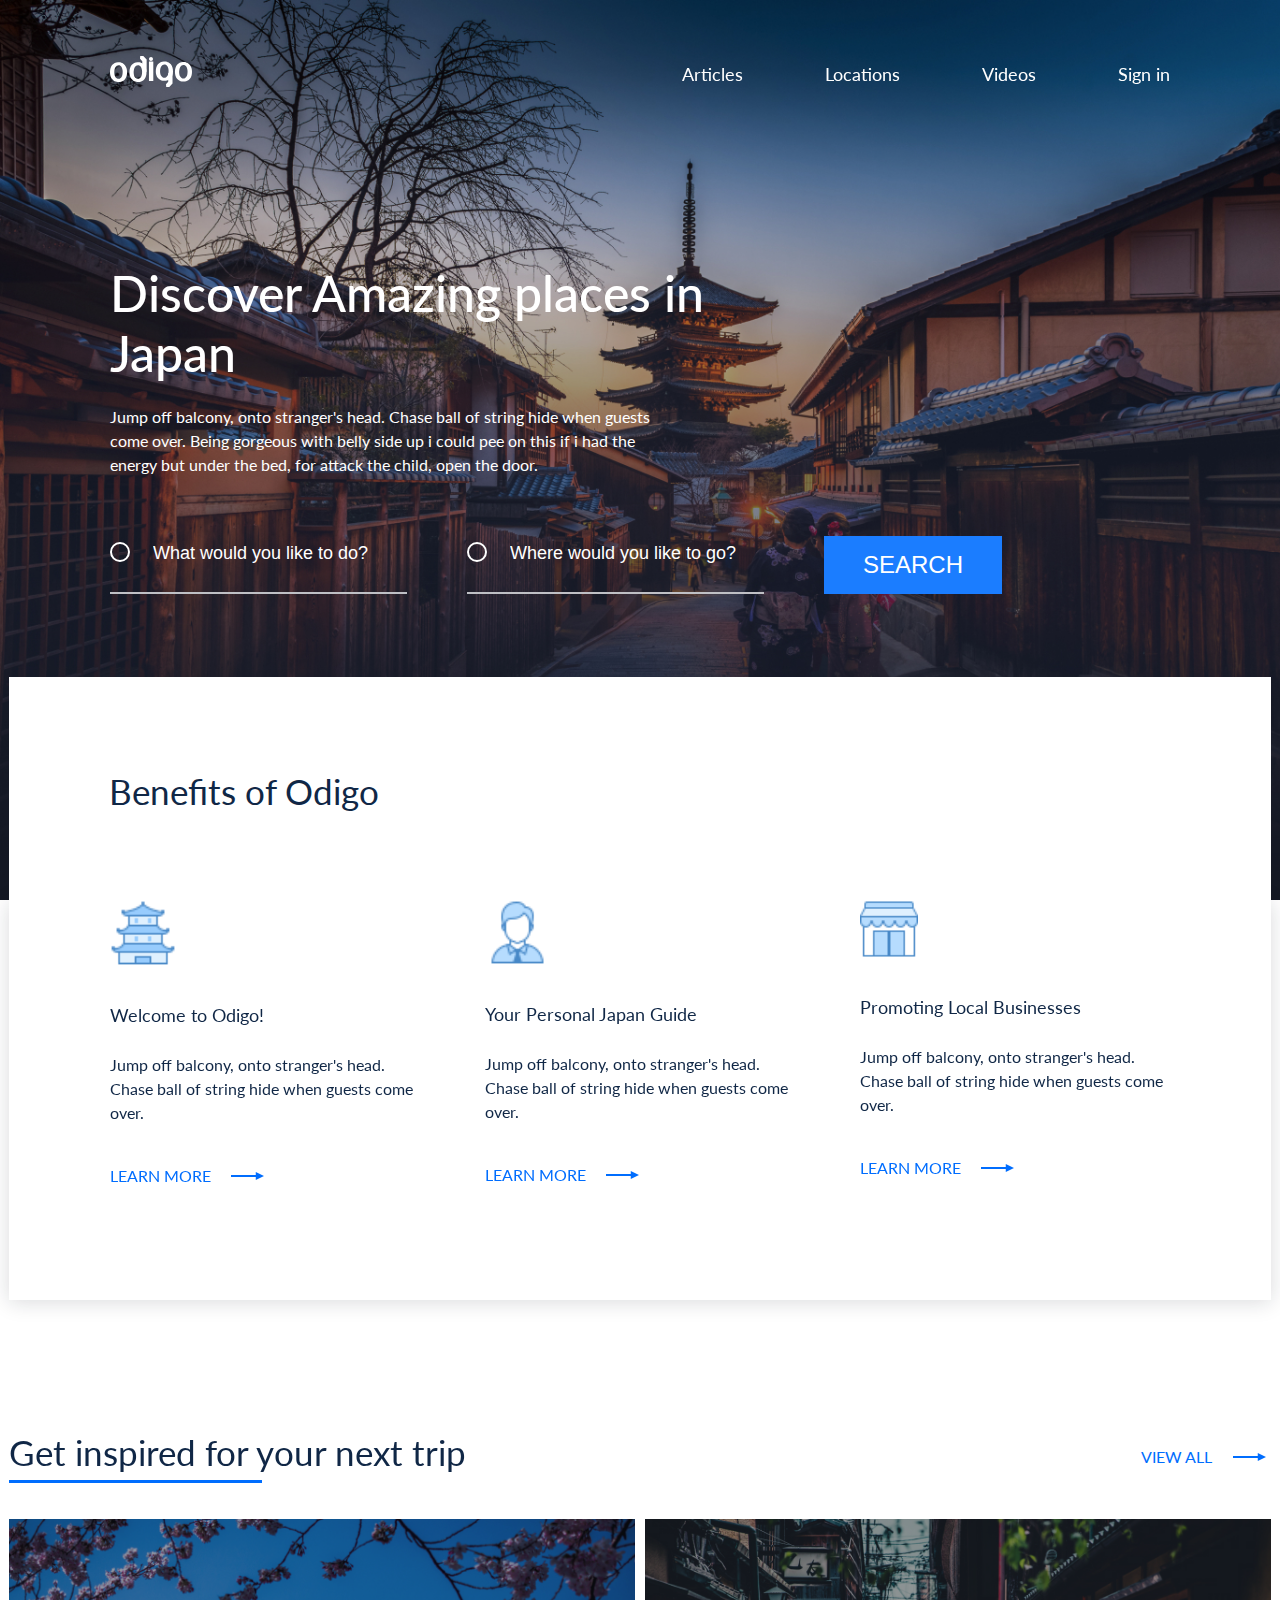
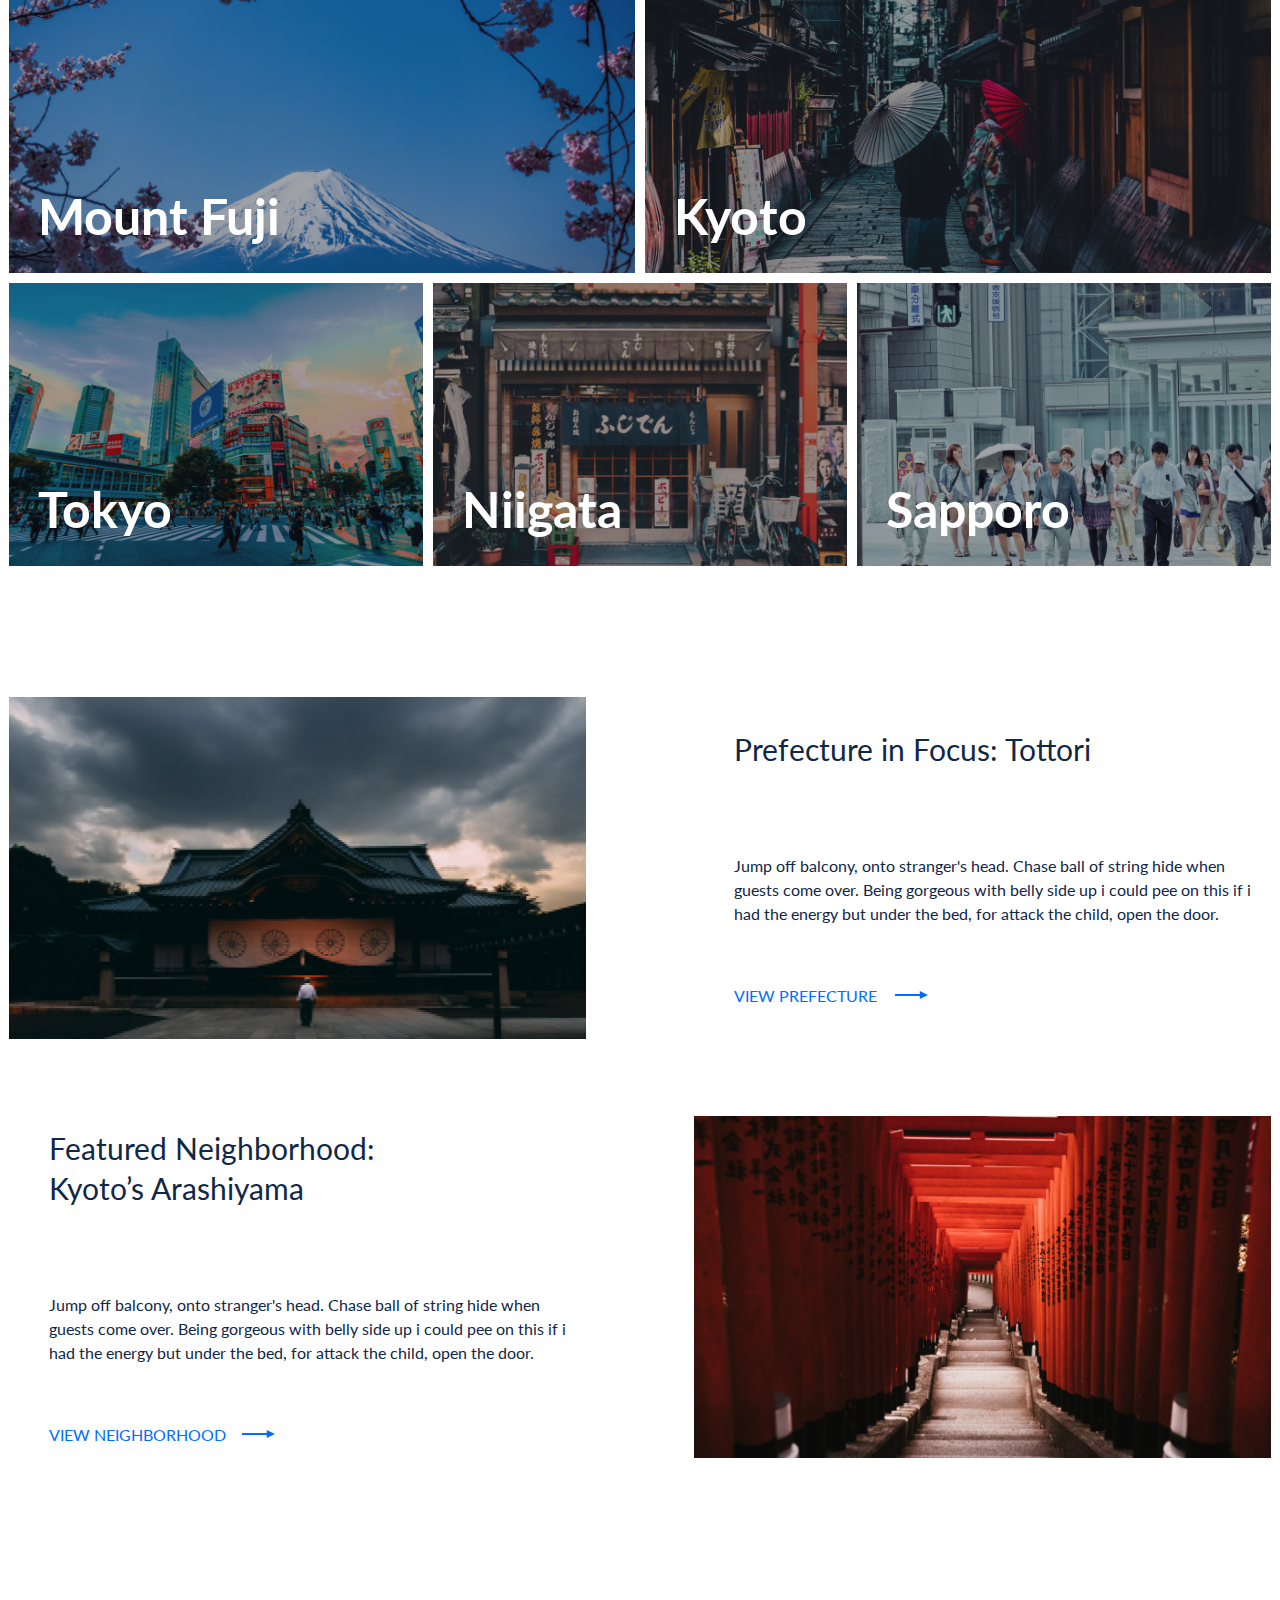
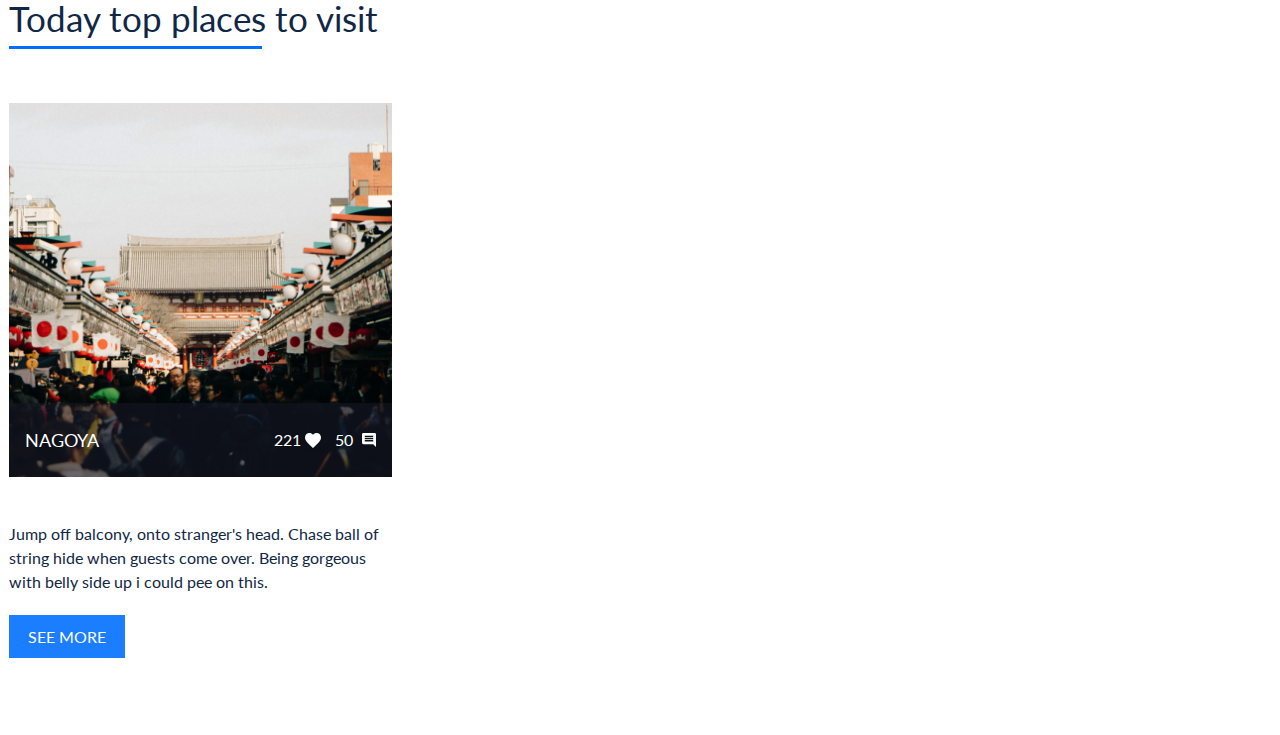
==== app/index.html @ 8f1c8e69 "startproject" ====
<!DOCTYPE html>
<html lang="en">

<head>
  <meta charset="UTF-8">
  <meta name="viewport" content="width=device-width, initial-scale=1.0">
  <meta http-equiv="X-UA-Compatible" content="ie=edge">
  <title>Discover Amazing places in Japan</title>
  <link href="https://fonts.googleapis.com/css?family=Lato:400,700,900&display=swap" rel="stylesheet">
  <link rel="stylesheet" href="css/style.min.css">
</head>

<body>

  <header class="header">
    <div class="container">
      <div class="header__inner">
        <div class="header__logo">
          <a href="#" class="header__logo-link">
            <img src="./img/logo.svg" alt="Discover Amazing places in Japan" class="header__logo-pic">
          </a>
        </div>
        <nav class="header__nav">
          <ul class="header__list">
            <li class="header__item">
              <a href="#" class="header__link">Articles</a>
            </li>
            <li class="header__item">
              <a href="#" class="header__link">Locations</a>
            </li>
            <li class="header__item">
              <a href="#" class="header__link">Videos</a>
            </li>
            <li class="header__item">
              <a href="#" class="header__link">Sign in</a>
            </li>
          </ul>
        </nav>
      </div>
    </div>
  </header>

  <main class="main">
    <section class="intro">
      <div class="container">
        <div class="intro__inner">
          <h1 class="intro__title">
            Discover Amazing places in Japan
          </h1>
          <p class="intro__sub-title">
            Jump off balcony, onto stranger's head. Chase ball of string hide when guests come over. Being gorgeous with
            belly side up i could pee on this if i had the energy but under the bed, for attack the child, open the
            door.
          </p>
          <form class="search-form">
            <fieldset class="search-form__wrap">
              <p class="search-form__info">
                <input type="text" class="search-form__field" placeholder="What would you like to do?"
                  name="user-like-to-do">
                <input type="text" class="search-form__field" placeholder="Where would you like to go?"
                  name="user-like-to-go">
                <button type="submit" class="search-form__submit">search</button>
              </p>
            </fieldset>
          </form>
        </div>
      </div>
    </section>
    <section class="benefits">
      <div class="benefits__wrapper">
        <div class="container">
          <h2 class="benefits__title">
            Benefits of Odigo
          </h2>
          <div class="benefits__cards">
            <div class="benefits__card">
              <div class="benefits__card-pic">
                <img src="img/benefits-ico1.svg" alt="" class="benefits__card-thumb">
              </div>
              <h3 class="benefits__card-title">
                Welcome to Odigo!
              </h3>
              <p class="benefits__card-desc">
                Jump off balcony, onto stranger's head. Chase ball of string hide when guests come over.
              </p>
              <a href="#" class="benefits__card-more link-arrow">LEARN MORE</a>
            </div>
            <div class="benefits__card">
              <div class="benefits__card-pic">
                <img src="img/benefits-ico2.svg" alt="" class="benefits__card-thumb">
              </div>
              <h3 class="benefits__card-title">
                Your Personal Japan Guide
              </h3>
              <p class="benefits__card-desc">
                Jump off balcony, onto stranger's head. Chase ball of string hide when guests come over. </p>
              <a href="#" class="benefits__card-more link-arrow">LEARN MORE</a>
            </div>
            <div class="benefits__card">
              <div class="benefits__card-pic">
                <img src="img/benefits-ico3.svg" alt="" class="benefits__card-thumb">
              </div>
              <h3 class="benefits__card-title">
                Promoting Local Businesses
              </h3>
              <p class="benefits__card-desc">
                Jump off balcony, onto stranger's head. Chase ball of string hide when guests come over. </p>
              <a href="#" class="benefits__card-more link-arrow">LEARN MORE</a>
            </div>
          </div>
        </div>
      </div>
    </section>

    <section class="places">
      <div class="container-lg">
        <div class="places__caption">
          <h2 class="places__title section-title">Get inspired for your next trip</h2>
          <a href="#" class="places__view link-arrow">VIEW ALL</a>
        </div>

        <div class="places__cards">


          <figure class="places__card places__card-size-lg">
            <img src="./img/place1.jpg" alt="Mount Fuji" class="places__card-pic places__card-pic-size-lg">
            <figcaption class="places__card-title">Mount Fuji</figcaption>
            <a href="#" class="places__card-link"></a>
          </figure>

          <figure class="places__card places__card-size-lg">
            <img src="img/place2.jpg" alt="Kyoto" class="places__card-pic places__card-pic-size-lg">
            <figcaption class="places__card-title">Kyoto</figcaption>
            <a href="#" class="places__card-link"></a>
          </figure>

          <figure class="places__card places__card-size-small">
            <img src="img/place3.jpg" alt="Tokyo" class="places__card-pic places__card-pic-size-small">
            <figcaption class="places__card-title">Tokyo</figcaption>
            <a href="#" class="places__card-link"></a>
          </figure>


          <figure class="places__card places__card-size-small">
            <img src="img/place4.jpg" alt="Niigata" class="places__card-pic places__card-pic-size-small">
            <figcaption class="places__card-title">Niigata</figcaption>
            <a href="#" class="places__card-link"></a>
          </figure>


          <figure class="places__card places__card-size-small">
            <img src="img/place5.jpg" alt="Sapporo" class="places__card-pic places__card-pic-size-small">
            <figcaption class="places__card-title">Sapporo</figcaption>
            <a href="#" class="places__card-link"></a>
          </figure>


        </div>

      </div>
    </section>

    <div class="tours">
      <div class="container-lg">


        <div class="tour">
          <div class="tour__pic">
            <img src="img/tour-1.jpg" alt="Prefecture in Focus: Tottori" class="tour__thumb">
          </div>
          <div class="tour__info">
            <h3 class="tour__title">Prefecture in Focus: Tottori</h3>
            <p class="tour__desc">
              Jump off balcony, onto stranger's head. Chase ball of string hide when guests come over. Being gorgeous
              with belly side up i could pee on this if i had the energy but under the bed, for attack the child, open
              the door.
            </p>
            <a href="#" class="tour__link link-arrow">VIEW PREFECTURE</a>
          </div>
        </div>
        <div class="tour">
          <div class="tour__info">
            <h3 class="tour__title">Featured Neighborhood: Kyoto’s Arashiyama</h3>
            <p class="tour__desc">
              Jump off balcony, onto stranger's head. Chase ball of string hide when guests come over. Being gorgeous
              with belly side up i could pee on this if i had the energy but under the bed, for attack the child, open
              the door.
            </p>
            <a href="#" class="tour__link link-arrow">VIEW Neighborhood</a>
          </div>
          <div class="tour__pic">
            <img src="img/tour-2.jpg" alt="Featured Neighborhood: Kyoto’s Arashiyama" class="tour__thumb">
          </div>
        </div>

      </div>

    </div>


    <section class="top">
      <div class="container-lg">
        <h2 class="top__title section-title">
          Today top places to visit
        </h2>
        <div class="top__cards">
          <div class="top__card">
            <div class="top__card-pic">

              <img src="img/top-pic-1.jpg" alt="NAGOYA" class="top__card-thumb">

              <div class="top__card-stats">
                <h3 class="top__card-title">NAGOYA</h3>
                <div class="top__card-likes">
                  <span class="top__card-likes-value">
                    221
                  </span>
                </div>
                <div class="top__card-comments">
                  <span class="top__card-comments-value">
                    50
                  </span>
                </div>
              </div>

            </div>
            <p class="top__card-desc">
              Jump off balcony, onto stranger's head. Chase ball of string hide when guests come over. Being gorgeous
              with belly side up i could pee on this.
            </p>
            <a href="#" class="top__card-link">See more</a>
          </div>
        </div>
      </div>
    </section>

  </main>


  <!--<script src="https://ajax.googleapis.com/ajax/libs/jquery/3.4.1/jquery.min.js"></script>-->
  <script src="js/libs.min.js"></script>
  <script src="js/main.js"></script>
</body>

</html>
---- app/css/style.min.css ----
html,body,div,span,applet,object,iframe,h1,h2,h3,h4,h5,h6,p,blockquote,pre,a,abbr,acronym,address,big,cite,code,del,dfn,em,img,ins,kbd,q,s,samp,small,strike,strong,sub,sup,tt,var,b,u,i,center,dl,dt,dd,ol,ul,li,fieldset,form,label,legend,table,caption,tbody,tfoot,thead,tr,th,td,article,aside,canvas,details,embed,figure,figcaption,footer,header,hgroup,main,menu,nav,output,ruby,section,summary,time,mark,audio,video{margin:0;padding:0;border:0;font-size:100%;font:inherit;vertical-align:baseline}article,aside,details,figcaption,figure,footer,header,hgroup,main,menu,nav,section{display:block}*[hidden]{display:none}body{line-height:1}ol,ul{list-style:none}blockquote,q{quotes:none}blockquote:before,blockquote:after,q:before,q:after{content:'';content:none}table{border-collapse:collapse;border-spacing:0}.slick-slider{position:relative;display:block;-webkit-box-sizing:border-box;box-sizing:border-box;-webkit-user-select:none;-moz-user-select:none;-ms-user-select:none;user-select:none;-webkit-touch-callout:none;-khtml-user-select:none;-ms-touch-action:pan-y;touch-action:pan-y;-webkit-tap-highlight-color:transparent}.slick-list{position:relative;display:block;overflow:hidden;margin:0;padding:0}.slick-list:focus{outline:none}.slick-list.dragging{cursor:pointer;cursor:hand}.slick-slider .slick-track,.slick-slider .slick-list{-webkit-transform:translate3d(0, 0, 0);-ms-transform:translate3d(0, 0, 0);transform:translate3d(0, 0, 0)}.slick-track{position:relative;top:0;left:0;display:block;margin-left:auto;margin-right:auto}.slick-track:before,.slick-track:after{display:table;content:''}.slick-track:after{clear:both}.slick-loading .slick-track{visibility:hidden}.slick-slide{display:none;float:left;height:100%;min-height:1px}[dir='rtl'] .slick-slide{float:right}.slick-slide img{display:block}.slick-slide.slick-loading img{display:none}.slick-slide.dragging img{pointer-events:none}.slick-initialized .slick-slide{display:block}.slick-loading .slick-slide{visibility:hidden}.slick-vertical .slick-slide{display:block;height:auto;border:1px solid transparent}.slick-arrow.slick-hidden{display:none}html{-webkit-box-sizing:border-box;box-sizing:border-box}*,*::after,*::before{-webkit-box-sizing:inherit;box-sizing:inherit}body{font-family:'Lato';font-style:normal;font-weight:normal;font-size:16px;line-height:24px;color:#102746}img{max-width:100%;height:auto;display:block}.container{max-width:1060px;margin:0 auto}.container-lg{max-width:1262px;margin:0 auto}.section-title{font-size:35px;line-height:42px;padding-bottom:10px;position:relative}.section-title::after{content:'';position:absolute;display:block;width:253px;height:3px;background-color:#006DFE;bottom:0;left:0}.link-arrow{color:#006DFE;text-decoration:none;text-transform:uppercase;padding-right:59px;background-image:url(../img/arrow.svg);background-position:95% center;background-repeat:no-repeat;-webkit-transition:0.2s all;-o-transition:0.2s all;transition:0.2s all}.link-arrow:hover,.link-arrow:focus{background-position:right center}.header{position:fixed;top:0;left:0;width:100%}.header__inner{display:-webkit-box;display:-ms-flexbox;display:flex;-ms-flex-wrap:wrap;flex-wrap:wrap;-webkit-box-pack:justify;-ms-flex-pack:justify;justify-content:space-between;-webkit-box-align:end;-ms-flex-align:end;align-items:flex-end;padding-top:56px}.header__logo{line-height:0}.header__list{display:-webkit-box;display:-ms-flexbox;display:flex;-ms-flex-wrap:wrap;flex-wrap:wrap}.header__item{margin-right:82px}.header__item:last-child{margin-right:0}.header__link{font-size:18px;color:#fff;text-decoration:none}.header__link:hover,.header__link:active,.header__link:focus{opacity:.75}.intro{min-height:100vh;background-image:url(../img/bg.jpg);background-repeat:no-repeat;background-position:center;background-size:cover;padding-top:263px;padding-bottom:233px}.intro__title{font-weight:500;font-size:50px;line-height:60px;color:#fff;max-width:620px;margin-bottom:22px}.intro__sub-title{color:#fff;max-width:546px;margin-bottom:59px}.search-form__info{display:-webkit-box;display:-ms-flexbox;display:flex;-ms-flex-wrap:wrap;flex-wrap:wrap}.search-form__field{width:297px;padding-left:43px;background-color:transparent;background-image:url(../img/circle-ico.svg);background-repeat:no-repeat;background-position:left 6px;background-size:20px;border:0;border-bottom:2px solid #BFC0C5;margin-right:60px;padding-bottom:22px;font-weight:400;font-size:18px;color:#fff}.search-form__field:focus{outline:none}.search-form__field:focus::-webkit-input-placeholder{opacity:.5}.search-form__field:focus::-moz-placeholder{opacity:.5}.search-form__field:focus:-ms-input-placeholder{opacity:.5}.search-form__field:focus::-ms-input-placeholder{opacity:.5}.search-form__field:focus::placeholder{opacity:.5}.search-form__field::-webkit-input-placeholder{color:#fff}.search-form__field::-moz-placeholder{color:#fff}.search-form__field:-ms-input-placeholder{color:#fff}.search-form__field::-ms-input-placeholder{color:#fff}.search-form__field::placeholder{color:#fff}.search-form__submit{padding:15px 39px 15px;text-transform:uppercase;background-color:#1B7DFF;font-size:24px;color:#fff;border:none;cursor:pointer}.search-form__submit:hover,.search-form__submit:active,.search-form__submit:focus{background-color:#005fdb}.benefits{margin-bottom:131px}.benefits__wrapper{max-width:1262px;background-color:#fff;margin:0 auto;-webkit-box-shadow:0px 2px 20px rgba(21,24,36,0.16);box-shadow:0px 2px 20px rgba(21,24,36,0.16);position:relative}.benefits__title{width:100%;background-color:#fff;font-size:35px;line-height:42px;padding:93px 100px 88px;position:absolute;top:0;left:0;-webkit-transform:translateY(-100%);-ms-transform:translateY(-100%);transform:translateY(-100%)}.benefits__cards{display:grid;grid-template-columns:repeat(3, 1fr);grid-column-gap:55px}.benefits__card{grid-column:span 1;margin-bottom:112px;min-width:320px}.benefits__card-pic{max-width:66px;margin-bottom:37px}.benefits__card-thumb{display:block}.benefits__card-title{font-size:18px;margin-bottom:26px}.benefits__card-desc{margin-bottom:39px}.places{margin-bottom:131px}.places__title{margin-right:20px}.places__caption{display:-webkit-box;display:-ms-flexbox;display:flex;-webkit-box-pack:justify;-ms-flex-pack:justify;justify-content:space-between;-ms-flex-wrap:wrap;flex-wrap:wrap;-webkit-box-align:center;-ms-flex-align:center;align-items:center;margin-bottom:36px}.places__view{display:block}.places__cards{display:grid;grid-template-columns:repeat(6, 1fr);gap:10px}.places__card{position:relative;overflow:hidden}.places__card-pic{width:100%;-webkit-transition:.15s all;-o-transition:.15s all;transition:.15s all}.places__card-pic-size-lg{-o-object-fit:cover;object-fit:cover}.places__card-pic-size-small{-o-object-fit:cover;object-fit:cover}.places__card::after{display:block;content:'';width:100%;height:100%;background-color:rgba(21,24,36,0.4);position:absolute;top:0;left:0;z-index:2}.places__card-size-lg{grid-column:span 3;max-height:354px}.places__card-size-small{grid-column:span 2;max-height:283px}.places__card:hover .places__card-pic{-webkit-transform:scale(1.05);-ms-transform:scale(1.05);transform:scale(1.05)}.places__card-title{position:absolute;left:29px;bottom:27px;font-weight:bold;font-size:50px;line-height:60px;color:#fff;z-index:3}.places__card-link{position:absolute;top:0;left:0;height:100%;width:100%;z-index:4}.tours{margin-bottom:139px}.tour{display:grid;grid-template-columns:repeat(2, 1fr);grid-gap:0 108px;-webkit-box-align:center;-ms-flex-align:center;align-items:center;margin-bottom:77px}.tour__info{padding-left:40px}.tour__title{font-size:30px;line-height:40px;max-width:420px;margin-bottom:85px}.tour__desc{margin-bottom:58px}.top{margin-bottom:86px}.top__title{margin-bottom:54px}.top__cards{display:grid;grid-template-columns:repeat(3, 1fr);gap:57px}.top__card-pic{position:relative;margin-bottom:45px}.top__card-stats{position:absolute;display:-webkit-box;display:-ms-flexbox;display:flex;-ms-flex-wrap:wrap;flex-wrap:wrap;-webkit-box-align:center;-ms-flex-align:center;align-items:center;-webkit-box-pack:end;-ms-flex-pack:end;justify-content:flex-end;padding:25px 16px;color:#fff;bottom:0;left:0;width:100%;background:rgba(21,24,36,0.6)}.top__card-title{font-size:18px;margin:0 auto 0 0}.top__card-likes{padding-right:20px;background-image:url(../img/heart-ico.svg);background-repeat:no-repeat;background-position:right;margin-right:14px}.top__card-comments{padding-right:23px;background-image:url(../img/comment-ico.svg);background-repeat:no-repeat;background-position:right}.top__card-desc{margin-bottom:31px}.top__card-link{padding:12px 19px;text-transform:uppercase;background-color:#1B7DFF;color:#fff;text-decoration:none;cursor:pointer}.top__card-link:hover,.top__card-link:active,.top__card-link:focus{background-color:#005fdb}
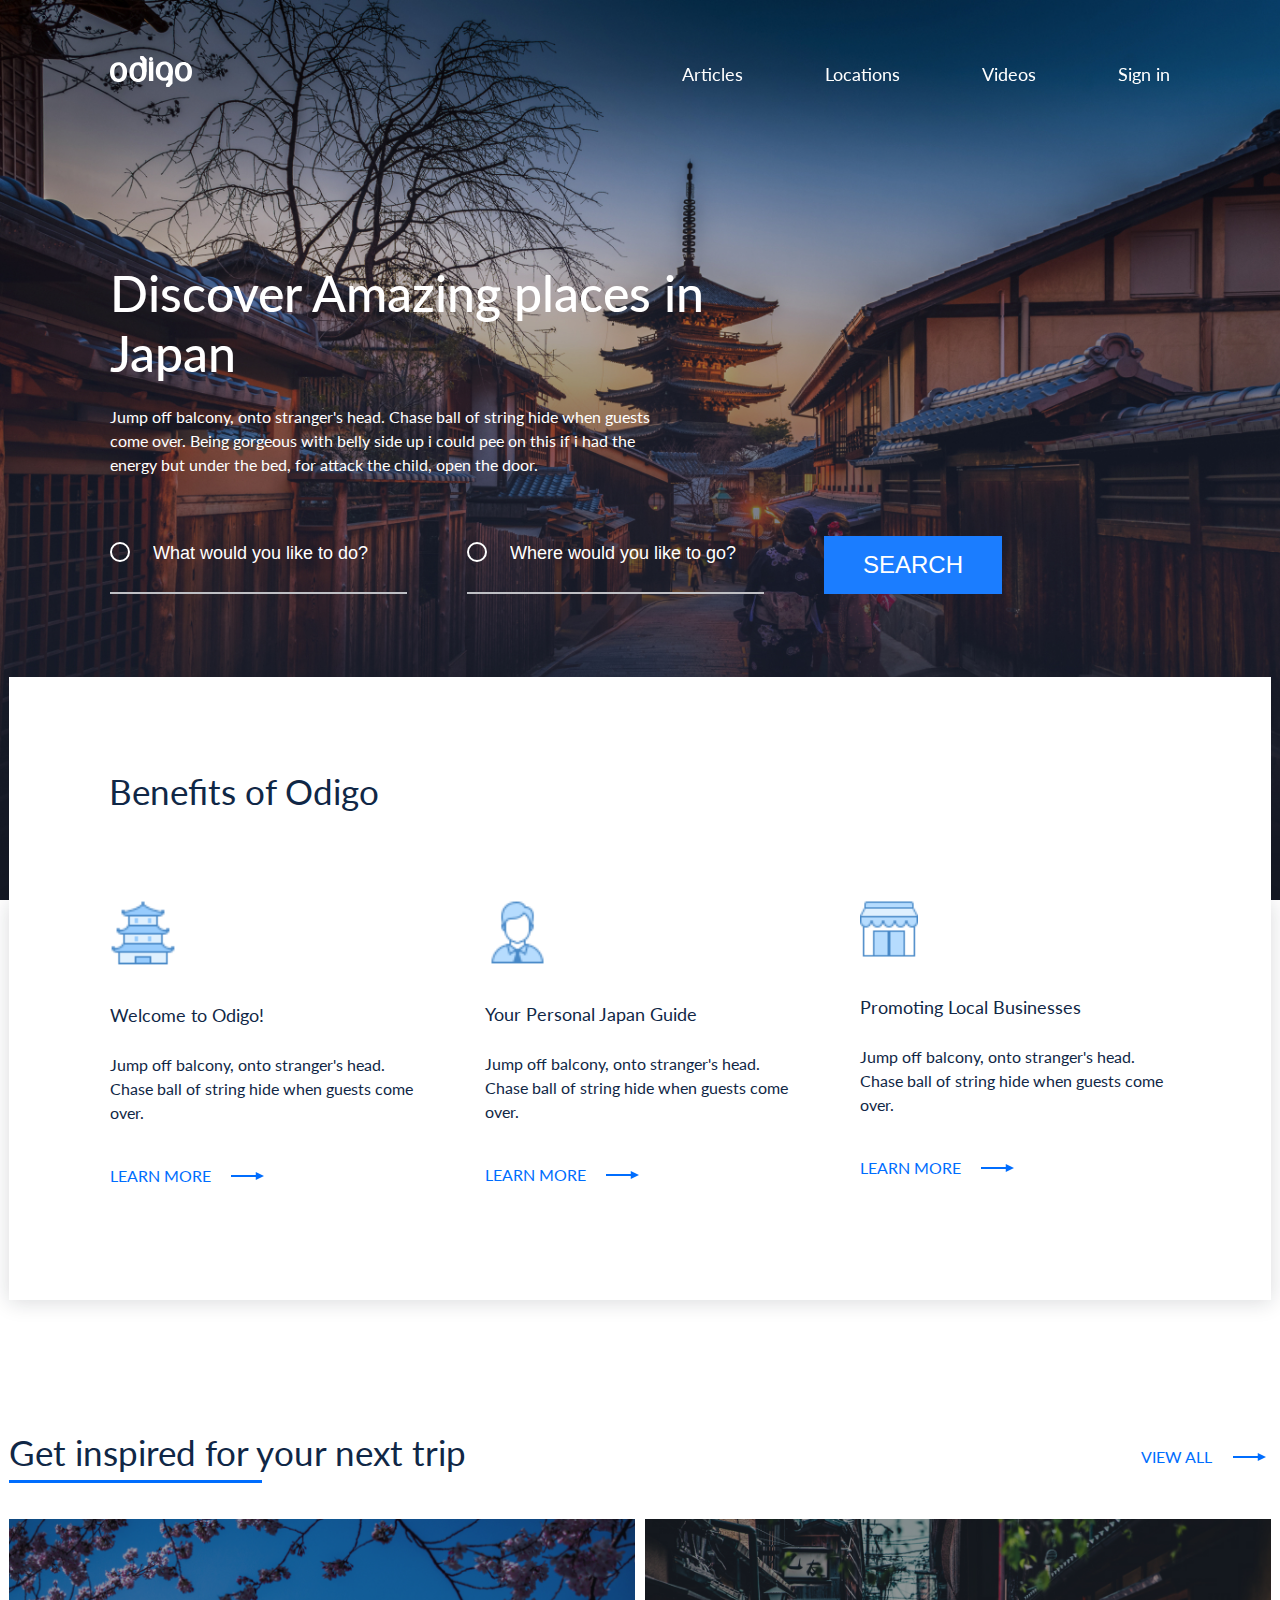
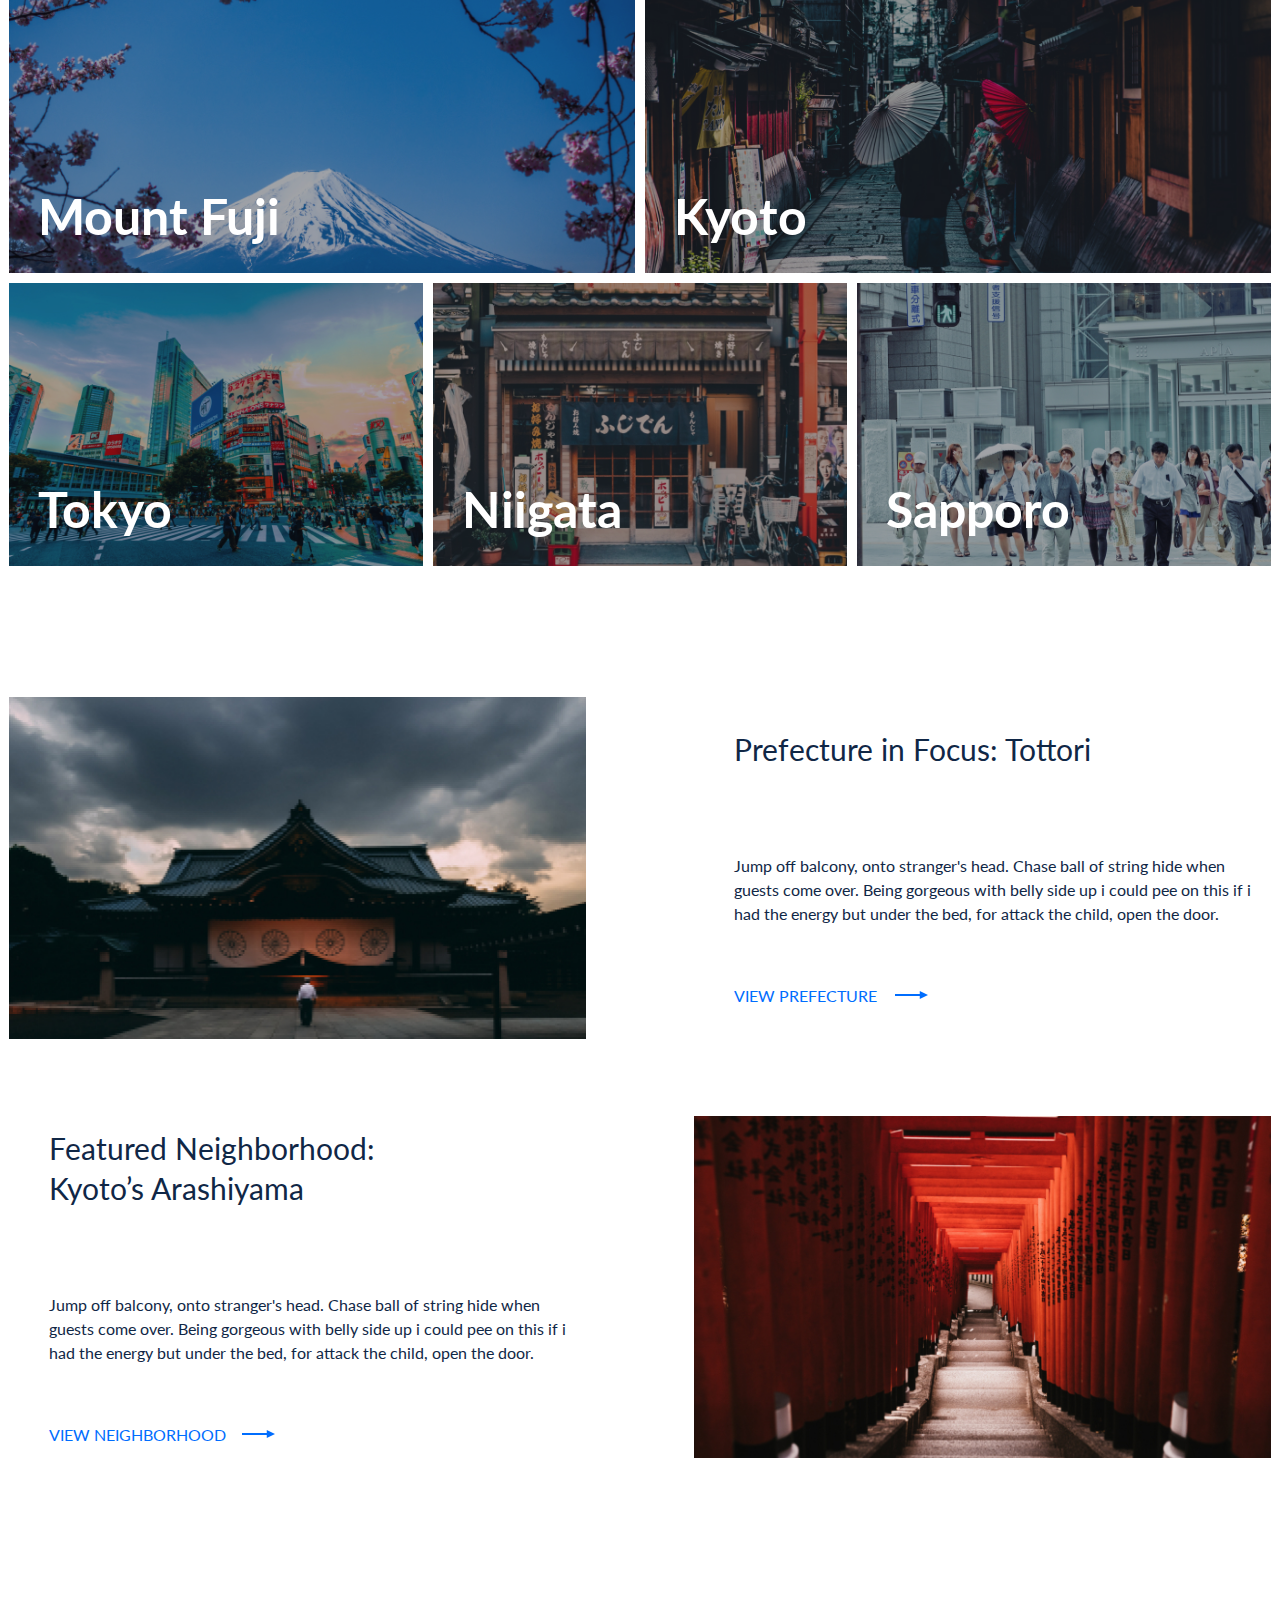
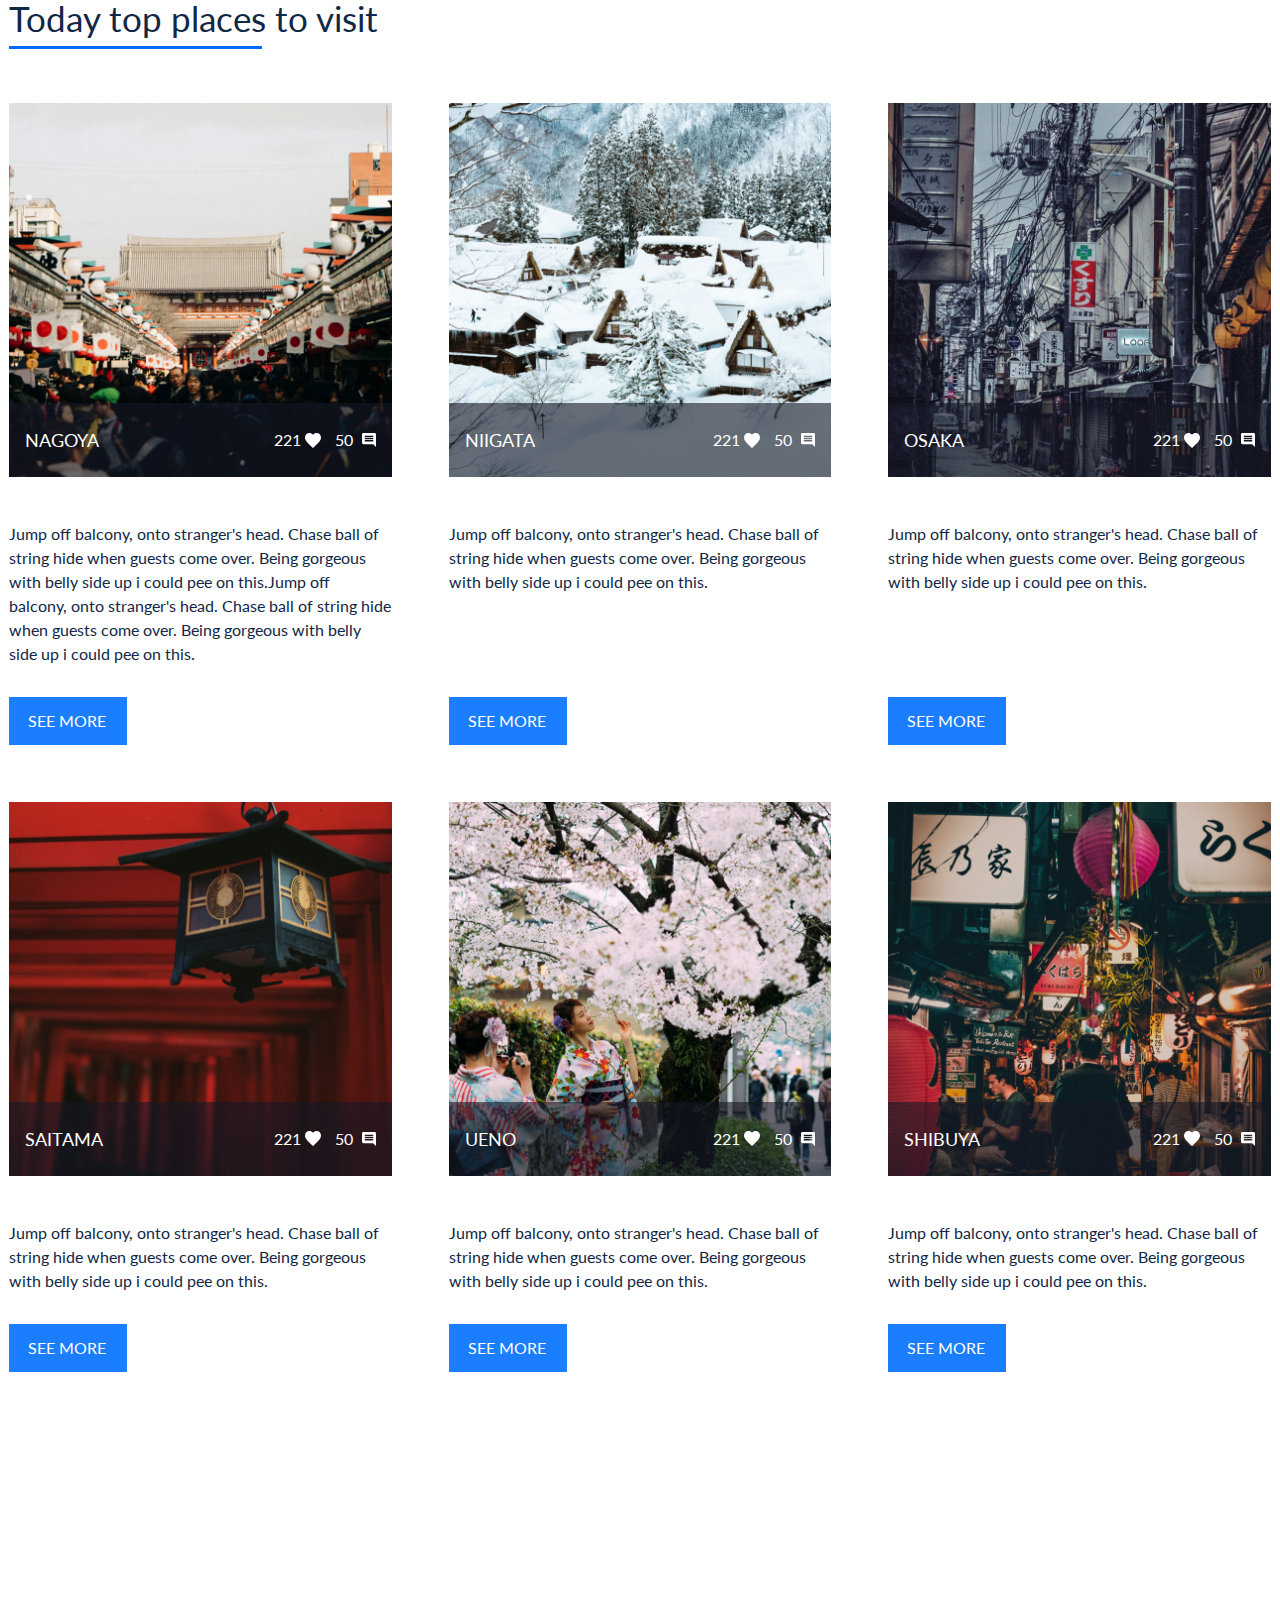
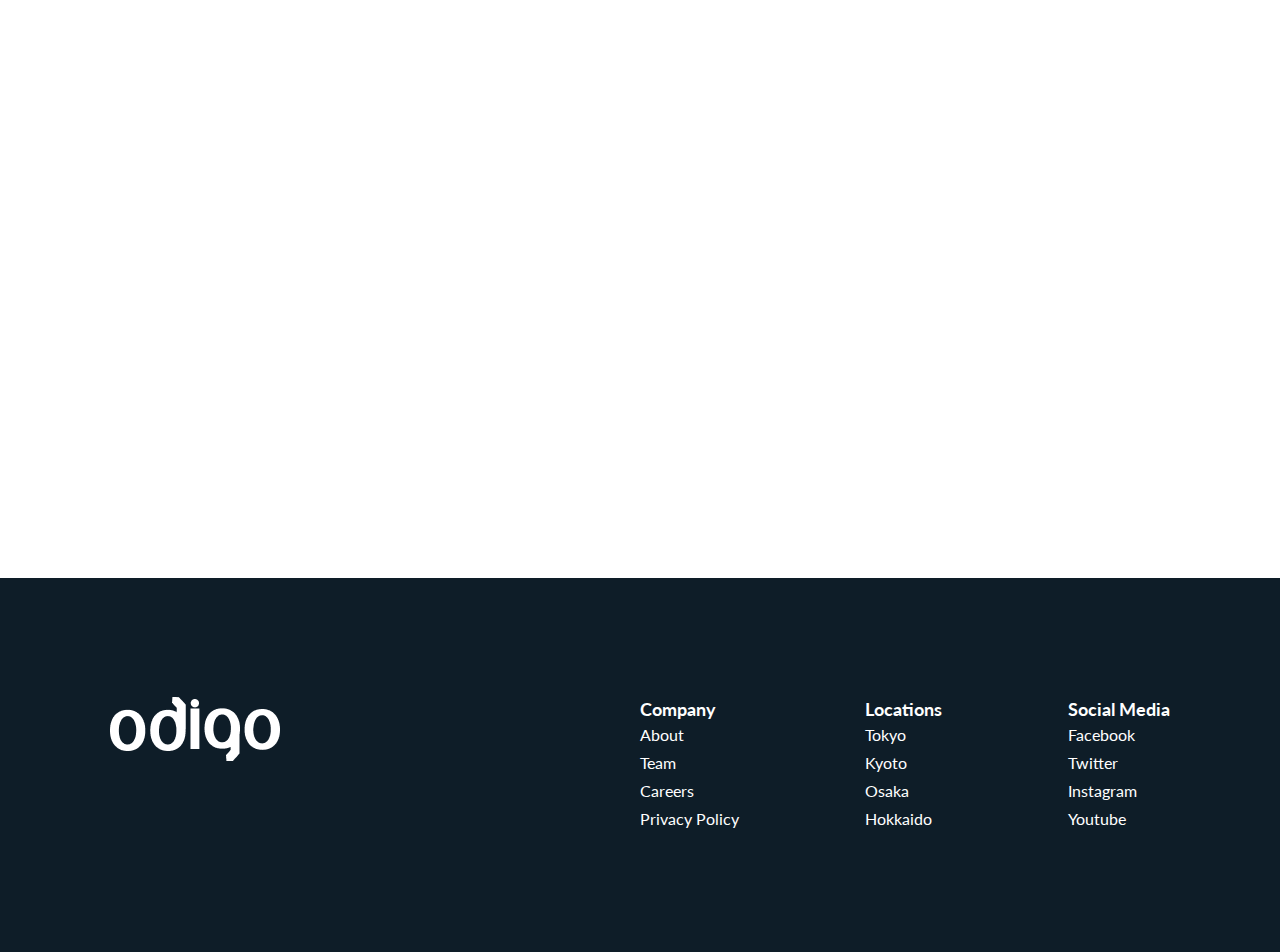
==== commit fb11b5d3: "add bottom" ====
--- a/app/index.html
+++ b/app/index.html
@@ -16,23 +16,23 @@
     <div class="container">
       <div class="header__inner">
         <div class="header__logo">
-          <a href="#" class="header__logo-link">
+          <a href="#!" class="header__logo-link">
             <img src="./img/logo.svg" alt="Discover Amazing places in Japan" class="header__logo-pic">
           </a>
         </div>
         <nav class="header__nav">
           <ul class="header__list">
             <li class="header__item">
-              <a href="#" class="header__link">Articles</a>
+              <a href="#!" class="header__link">Articles</a>
             </li>
             <li class="header__item">
-              <a href="#" class="header__link">Locations</a>
+              <a href="#!" class="header__link">Locations</a>
             </li>
             <li class="header__item">
-              <a href="#" class="header__link">Videos</a>
+              <a href="#!" class="header__link">Videos</a>
             </li>
             <li class="header__item">
-              <a href="#" class="header__link">Sign in</a>
+              <a href="#!" class="header__link">Sign in</a>
             </li>
           </ul>
         </nav>
@@ -75,7 +75,7 @@
           <div class="benefits__cards">
             <div class="benefits__card">
               <div class="benefits__card-pic">
-                <img src="img/benefits-ico1.svg" alt="" class="benefits__card-thumb">
+                <img src="./img/benefits-ico1.svg" alt="" class="benefits__card-thumb">
               </div>
               <h3 class="benefits__card-title">
                 Welcome to Odigo!
@@ -83,29 +83,29 @@
               <p class="benefits__card-desc">
                 Jump off balcony, onto stranger's head. Chase ball of string hide when guests come over.
               </p>
-              <a href="#" class="benefits__card-more link-arrow">LEARN MORE</a>
+              <a href="#!" class="benefits__card-more link-arrow">LEARN MORE</a>
             </div>
             <div class="benefits__card">
               <div class="benefits__card-pic">
-                <img src="img/benefits-ico2.svg" alt="" class="benefits__card-thumb">
+                <img src="./img/benefits-ico2.svg" alt="" class="benefits__card-thumb">
               </div>
               <h3 class="benefits__card-title">
                 Your Personal Japan Guide
               </h3>
               <p class="benefits__card-desc">
                 Jump off balcony, onto stranger's head. Chase ball of string hide when guests come over. </p>
-              <a href="#" class="benefits__card-more link-arrow">LEARN MORE</a>
+              <a href="#!" class="benefits__card-more link-arrow">LEARN MORE</a>
             </div>
             <div class="benefits__card">
               <div class="benefits__card-pic">
-                <img src="img/benefits-ico3.svg" alt="" class="benefits__card-thumb">
+                <img src="./img/benefits-ico3.svg" alt="" class="benefits__card-thumb">
               </div>
               <h3 class="benefits__card-title">
                 Promoting Local Businesses
               </h3>
               <p class="benefits__card-desc">
                 Jump off balcony, onto stranger's head. Chase ball of string hide when guests come over. </p>
-              <a href="#" class="benefits__card-more link-arrow">LEARN MORE</a>
+              <a href="#!" class="benefits__card-more link-arrow">LEARN MORE</a>
             </div>
           </div>
         </div>
@@ -116,7 +116,7 @@
       <div class="container-lg">
         <div class="places__caption">
           <h2 class="places__title section-title">Get inspired for your next trip</h2>
-          <a href="#" class="places__view link-arrow">VIEW ALL</a>
+          <a href="#!" class="places__view link-arrow">VIEW ALL</a>
         </div>
 
         <div class="places__cards">
@@ -125,33 +125,33 @@
           <figure class="places__card places__card-size-lg">
             <img src="./img/place1.jpg" alt="Mount Fuji" class="places__card-pic places__card-pic-size-lg">
             <figcaption class="places__card-title">Mount Fuji</figcaption>
-            <a href="#" class="places__card-link"></a>
+            <a href="#!" class="places__card-link"></a>
           </figure>
 
           <figure class="places__card places__card-size-lg">
-            <img src="img/place2.jpg" alt="Kyoto" class="places__card-pic places__card-pic-size-lg">
+            <img src="./img/place2.jpg" alt="Kyoto" class="places__card-pic places__card-pic-size-lg">
             <figcaption class="places__card-title">Kyoto</figcaption>
-            <a href="#" class="places__card-link"></a>
+            <a href="#!" class="places__card-link"></a>
           </figure>
 
           <figure class="places__card places__card-size-small">
-            <img src="img/place3.jpg" alt="Tokyo" class="places__card-pic places__card-pic-size-small">
+            <img src="./img/place3.jpg" alt="Tokyo" class="places__card-pic places__card-pic-size-small">
             <figcaption class="places__card-title">Tokyo</figcaption>
-            <a href="#" class="places__card-link"></a>
+            <a href="#!" class="places__card-link"></a>
           </figure>
 
 
           <figure class="places__card places__card-size-small">
-            <img src="img/place4.jpg" alt="Niigata" class="places__card-pic places__card-pic-size-small">
+            <img src="./img/place4.jpg" alt="Niigata" class="places__card-pic places__card-pic-size-small">
             <figcaption class="places__card-title">Niigata</figcaption>
-            <a href="#" class="places__card-link"></a>
+            <a href="#!" class="places__card-link"></a>
           </figure>
 
 
           <figure class="places__card places__card-size-small">
-            <img src="img/place5.jpg" alt="Sapporo" class="places__card-pic places__card-pic-size-small">
+            <img src="./img/place5.jpg" alt="Sapporo" class="places__card-pic places__card-pic-size-small">
             <figcaption class="places__card-title">Sapporo</figcaption>
-            <a href="#" class="places__card-link"></a>
+            <a href="#!" class="places__card-link"></a>
           </figure>
 
 
@@ -166,7 +166,7 @@
 
         <div class="tour">
           <div class="tour__pic">
-            <img src="img/tour-1.jpg" alt="Prefecture in Focus: Tottori" class="tour__thumb">
+            <img src="./img/tour-1.jpg" alt="Prefecture in Focus: Tottori" class="tour__thumb">
           </div>
           <div class="tour__info">
             <h3 class="tour__title">Prefecture in Focus: Tottori</h3>
@@ -175,7 +175,7 @@
               with belly side up i could pee on this if i had the energy but under the bed, for attack the child, open
               the door.
             </p>
-            <a href="#" class="tour__link link-arrow">VIEW PREFECTURE</a>
+            <a href="#!" class="tour__link link-arrow">VIEW PREFECTURE</a>
           </div>
         </div>
         <div class="tour">
@@ -186,10 +186,10 @@
               with belly side up i could pee on this if i had the energy but under the bed, for attack the child, open
               the door.
             </p>
-            <a href="#" class="tour__link link-arrow">VIEW Neighborhood</a>
+            <a href="#!" class="tour__link link-arrow">VIEW Neighborhood</a>
           </div>
           <div class="tour__pic">
-            <img src="img/tour-2.jpg" alt="Featured Neighborhood: Kyoto’s Arashiyama" class="tour__thumb">
+            <img src="./img/tour-2.jpg" alt="Featured Neighborhood: Kyoto’s Arashiyama" class="tour__thumb">
           </div>
         </div>
 
@@ -207,7 +207,7 @@
           <div class="top__card">
             <div class="top__card-pic">
 
-              <img src="img/top-pic-1.jpg" alt="NAGOYA" class="top__card-thumb">
+              <img src="./img/top-pic-1.jpg" alt="NAGOYA" class="top__card-thumb">
 
               <div class="top__card-stats">
                 <h3 class="top__card-title">NAGOYA</h3>
@@ -226,20 +226,198 @@
             </div>
             <p class="top__card-desc">
               Jump off balcony, onto stranger's head. Chase ball of string hide when guests come over. Being gorgeous
-              with belly side up i could pee on this.
-            </p>
-            <a href="#" class="top__card-link">See more</a>
+              with belly side up i could pee on this.Jump off balcony, onto stranger's head. Chase ball of string hide
+              when guests come over. Being gorgeous
+              with belly side up i could pee on this.
+            </p>
+            <a href="#!" class="top__card-link">See more</a>
+          </div>
+          <div class="top__card">
+            <div class="top__card-pic">
+
+              <img src="./img/top-pic-2.jpg" alt="NIIGATA" class="top__card-thumb">
+
+              <div class="top__card-stats">
+                <h3 class="top__card-title">NIIGATA</h3>
+                <div class="top__card-likes">
+                  <span class="top__card-likes-value">
+                    221
+                  </span>
+                </div>
+                <div class="top__card-comments">
+                  <span class="top__card-comments-value">
+                    50
+                  </span>
+                </div>
+              </div>
+
+            </div>
+            <p class="top__card-desc">
+              Jump off balcony, onto stranger's head. Chase ball of string hide when guests come over. Being gorgeous
+              with belly side up i could pee on this.
+            </p>
+            <a href="#!" class="top__card-link">See more</a>
+          </div>
+          <div class="top__card">
+            <div class="top__card-pic">
+
+              <img src="./img/top-pic-3.jpg" alt="OSAKA" class="top__card-thumb">
+
+              <div class="top__card-stats">
+                <h3 class="top__card-title">OSAKA</h3>
+                <div class="top__card-likes">
+                  <span class="top__card-likes-value">
+                    221
+                  </span>
+                </div>
+                <div class="top__card-comments">
+                  <span class="top__card-comments-value">
+                    50
+                  </span>
+                </div>
+              </div>
+
+            </div>
+            <p class="top__card-desc">
+              Jump off balcony, onto stranger's head. Chase ball of string hide when guests come over. Being gorgeous
+              with belly side up i could pee on this.
+            </p>
+            <a href="#!" class="top__card-link">See more</a>
+          </div>
+          <div class="top__card">
+            <div class="top__card-pic">
+
+              <img src="./img/top-pic-4.jpg" alt="SAITAMA" class="top__card-thumb">
+
+              <div class="top__card-stats">
+                <h3 class="top__card-title">SAITAMA</h3>
+                <div class="top__card-likes">
+                  <span class="top__card-likes-value">
+                    221
+                  </span>
+                </div>
+                <div class="top__card-comments">
+                  <span class="top__card-comments-value">
+                    50
+                  </span>
+                </div>
+              </div>
+
+            </div>
+            <p class="top__card-desc">
+              Jump off balcony, onto stranger's head. Chase ball of string hide when guests come over. Being gorgeous
+              with belly side up i could pee on this.
+            </p>
+            <a href="#!" class="top__card-link">See more</a>
+          </div>
+          <div class="top__card">
+            <div class="top__card-pic">
+
+              <img src="./img/top-pic-5.jpg" alt="UENO" class="top__card-thumb">
+
+              <div class="top__card-stats">
+                <h3 class="top__card-title">UENO</h3>
+                <div class="top__card-likes">
+                  <span class="top__card-likes-value">
+                    221
+                  </span>
+                </div>
+                <div class="top__card-comments">
+                  <span class="top__card-comments-value">
+                    50
+                  </span>
+                </div>
+              </div>
+
+            </div>
+            <p class="top__card-desc">
+              Jump off balcony, onto stranger's head. Chase ball of string hide when guests come over. Being gorgeous
+              with belly side up i could pee on this.
+            </p>
+            <a href="#!" class="top__card-link">See more</a>
+          </div>
+          <div class="top__card">
+            <div class="top__card-pic">
+
+              <img src="./img/top-pic-6.jpg" alt="SHIBUYA" class="top__card-thumb">
+
+              <div class="top__card-stats">
+                <h3 class="top__card-title">SHIBUYA</h3>
+                <div class="top__card-likes">
+                  <span class="top__card-likes-value">
+                    221
+                  </span>
+                </div>
+                <div class="top__card-comments">
+                  <span class="top__card-comments-value">
+                    50
+                  </span>
+                </div>
+              </div>
+
+            </div>
+            <p class="top__card-desc">
+              Jump off balcony, onto stranger's head. Chase ball of string hide when guests come over. Being gorgeous
+              with belly side up i could pee on this.
+            </p>
+            <a href="#!" class="top__card-link">See more</a>
           </div>
         </div>
       </div>
     </section>
-
+    <div class="videos">
+      <div class="videos__container">
+        <div class="videos__item"></div>
+        <iframe class="videos__element" src="https://www.youtube.com/embed/qJhyK_Kpg3k" frameborder="0"
+          allow="accelerometer; autoplay; encrypted-media; gyroscope; picture-in-picture" allowfullscreen></iframe>
+      </div>
+    </div>
   </main>
+  <footer class="footer">
+    <div class="container">
+      <div class="footer__item">
+        <div class="footer__logo">
+          <img src="./img/odigo-Logo.png" alt="Discover Amazing places in Japan" class="footer__logo-pic">
+        </div>
+        <nav class="footer__nav">
+          <ul class="footer__menu">
+            <li class="footer__menu-item">
+              <h3 class="footer__menu-title">Company</h3>
+            </li>
+            <li class="footer__menu-item"><a href="#!" class="footer__menu-link">About</a></li>
+            <li class="footer__menu-item"><a href="#!" class="footer__menu-link">Team</a></li>
+            <li class="footer__menu-item"><a href="#!" class="footer__menu-link">Careers</a></li>
+            <li class="footer__menu-item"><a href="#!" class="footer__menu-link">Privacy Policy</a></li>
+          </ul>
+          <ul class="footer__menu">
+            <li class="footer__menu-item">
+              <h3 class="footer__menu-title">Locations</h3>
+            </li>
+            <li class="footer__menu-item"><a href="#!" class="footer__menu-link">Tokyo</a></li>
+            <li class="footer__menu-item"><a href="#!" class="footer__menu-link">Kyoto</a></li>
+            <li class="footer__menu-item"><a href="#!" class="footer__menu-link">Osaka</a></li>
+            <li class="footer__menu-item"><a href="#!" class="footer__menu-link">Hokkaido</a></li>
+          </ul>
+          <ul class="footer__menu">
+            <li class="footer__menu-item">
+              <h3 class="footer__menu-title">Social Media</h3>
+            </li>
+            <li class="footer__menu-item"><a href="#!" class="footer__menu-link">Facebook</a></li>
+            <li class="footer__menu-item"><a href="#!" class="footer__menu-link">Twitter</a></li>
+            <li class="footer__menu-item"><a href="#!" class="footer__menu-link">Instagram</a></li>
+            <li class="footer__menu-item"><a href="#!" class="footer__menu-link">Youtube</a></li>
+          </ul>
+
+        </nav>
+      </div>
+
+    </div>
+  </footer>
 
 
   <!--<script src="https://ajax.googleapis.com/ajax/libs/jquery/3.4.1/jquery.min.js"></script>-->
-  <script src="js/libs.min.js"></script>
-  <script src="js/main.js"></script>
+  <script src="./js/libs.min.js"></script>
+  <script src="./js/main.js"></script>
 </body>
 
 </html>--- a/app/css/style.min.css
+++ b/app/css/style.min.css
@@ -1 +1 @@
-html,body,div,span,applet,object,iframe,h1,h2,h3,h4,h5,h6,p,blockquote,pre,a,abbr,acronym,address,big,cite,code,del,dfn,em,img,ins,kbd,q,s,samp,small,strike,strong,sub,sup,tt,var,b,u,i,center,dl,dt,dd,ol,ul,li,fieldset,form,label,legend,table,caption,tbody,tfoot,thead,tr,th,td,article,aside,canvas,details,embed,figure,figcaption,footer,header,hgroup,main,menu,nav,output,ruby,section,summary,time,mark,audio,video{margin:0;padding:0;border:0;font-size:100%;font:inherit;vertical-align:baseline}article,aside,details,figcaption,figure,footer,header,hgroup,main,menu,nav,section{display:block}*[hidden]{display:none}body{line-height:1}ol,ul{list-style:none}blockquote,q{quotes:none}blockquote:before,blockquote:after,q:before,q:after{content:'';content:none}table{border-collapse:collapse;border-spacing:0}.slick-slider{position:relative;display:block;-webkit-box-sizing:border-box;box-sizing:border-box;-webkit-user-select:none;-moz-user-select:none;-ms-user-select:none;user-select:none;-webkit-touch-callout:none;-khtml-user-select:none;-ms-touch-action:pan-y;touch-action:pan-y;-webkit-tap-highlight-color:transparent}.slick-list{position:relative;display:block;overflow:hidden;margin:0;padding:0}.slick-list:focus{outline:none}.slick-list.dragging{cursor:pointer;cursor:hand}.slick-slider .slick-track,.slick-slider .slick-list{-webkit-transform:translate3d(0, 0, 0);-ms-transform:translate3d(0, 0, 0);transform:translate3d(0, 0, 0)}.slick-track{position:relative;top:0;left:0;display:block;margin-left:auto;margin-right:auto}.slick-track:before,.slick-track:after{display:table;content:''}.slick-track:after{clear:both}.slick-loading .slick-track{visibility:hidden}.slick-slide{display:none;float:left;height:100%;min-height:1px}[dir='rtl'] .slick-slide{float:right}.slick-slide img{display:block}.slick-slide.slick-loading img{display:none}.slick-slide.dragging img{pointer-events:none}.slick-initialized .slick-slide{display:block}.slick-loading .slick-slide{visibility:hidden}.slick-vertical .slick-slide{display:block;height:auto;border:1px solid transparent}.slick-arrow.slick-hidden{display:none}html{-webkit-box-sizing:border-box;box-sizing:border-box}*,*::after,*::before{-webkit-box-sizing:inherit;box-sizing:inherit}body{font-family:'Lato';font-style:normal;font-weight:normal;font-size:16px;line-height:24px;color:#102746}img{max-width:100%;height:auto;display:block}.container{max-width:1060px;margin:0 auto}.container-lg{max-width:1262px;margin:0 auto}.section-title{font-size:35px;line-height:42px;padding-bottom:10px;position:relative}.section-title::after{content:'';position:absolute;display:block;width:253px;height:3px;background-color:#006DFE;bottom:0;left:0}.link-arrow{color:#006DFE;text-decoration:none;text-transform:uppercase;padding-right:59px;background-image:url(../img/arrow.svg);background-position:95% center;background-repeat:no-repeat;-webkit-transition:0.2s all;-o-transition:0.2s all;transition:0.2s all}.link-arrow:hover,.link-arrow:focus{background-position:right center}.header{position:fixed;top:0;left:0;width:100%}.header__inner{display:-webkit-box;display:-ms-flexbox;display:flex;-ms-flex-wrap:wrap;flex-wrap:wrap;-webkit-box-pack:justify;-ms-flex-pack:justify;justify-content:space-between;-webkit-box-align:end;-ms-flex-align:end;align-items:flex-end;padding-top:56px}.header__logo{line-height:0}.header__list{display:-webkit-box;display:-ms-flexbox;display:flex;-ms-flex-wrap:wrap;flex-wrap:wrap}.header__item{margin-right:82px}.header__item:last-child{margin-right:0}.header__link{font-size:18px;color:#fff;text-decoration:none}.header__link:hover,.header__link:active,.header__link:focus{opacity:.75}.intro{min-height:100vh;background-image:url(../img/bg.jpg);background-repeat:no-repeat;background-position:center;background-size:cover;padding-top:263px;padding-bottom:233px}.intro__title{font-weight:500;font-size:50px;line-height:60px;color:#fff;max-width:620px;margin-bottom:22px}.intro__sub-title{color:#fff;max-width:546px;margin-bottom:59px}.search-form__info{display:-webkit-box;display:-ms-flexbox;display:flex;-ms-flex-wrap:wrap;flex-wrap:wrap}.search-form__field{width:297px;padding-left:43px;background-color:transparent;background-image:url(../img/circle-ico.svg);background-repeat:no-repeat;background-position:left 6px;background-size:20px;border:0;border-bottom:2px solid #BFC0C5;margin-right:60px;padding-bottom:22px;font-weight:400;font-size:18px;color:#fff}.search-form__field:focus{outline:none}.search-form__field:focus::-webkit-input-placeholder{opacity:.5}.search-form__field:focus::-moz-placeholder{opacity:.5}.search-form__field:focus:-ms-input-placeholder{opacity:.5}.search-form__field:focus::-ms-input-placeholder{opacity:.5}.search-form__field:focus::placeholder{opacity:.5}.search-form__field::-webkit-input-placeholder{color:#fff}.search-form__field::-moz-placeholder{color:#fff}.search-form__field:-ms-input-placeholder{color:#fff}.search-form__field::-ms-input-placeholder{color:#fff}.search-form__field::placeholder{color:#fff}.search-form__submit{padding:15px 39px 15px;text-transform:uppercase;background-color:#1B7DFF;font-size:24px;color:#fff;border:none;cursor:pointer}.search-form__submit:hover,.search-form__submit:active,.search-form__submit:focus{background-color:#005fdb}.benefits{margin-bottom:131px}.benefits__wrapper{max-width:1262px;background-color:#fff;margin:0 auto;-webkit-box-shadow:0px 2px 20px rgba(21,24,36,0.16);box-shadow:0px 2px 20px rgba(21,24,36,0.16);position:relative}.benefits__title{width:100%;background-color:#fff;font-size:35px;line-height:42px;padding:93px 100px 88px;position:absolute;top:0;left:0;-webkit-transform:translateY(-100%);-ms-transform:translateY(-100%);transform:translateY(-100%)}.benefits__cards{display:grid;grid-template-columns:repeat(3, 1fr);grid-column-gap:55px}.benefits__card{grid-column:span 1;margin-bottom:112px;min-width:320px}.benefits__card-pic{max-width:66px;margin-bottom:37px}.benefits__card-thumb{display:block}.benefits__card-title{font-size:18px;margin-bottom:26px}.benefits__card-desc{margin-bottom:39px}.places{margin-bottom:131px}.places__title{margin-right:20px}.places__caption{display:-webkit-box;display:-ms-flexbox;display:flex;-webkit-box-pack:justify;-ms-flex-pack:justify;justify-content:space-between;-ms-flex-wrap:wrap;flex-wrap:wrap;-webkit-box-align:center;-ms-flex-align:center;align-items:center;margin-bottom:36px}.places__view{display:block}.places__cards{display:grid;grid-template-columns:repeat(6, 1fr);gap:10px}.places__card{position:relative;overflow:hidden}.places__card-pic{width:100%;-webkit-transition:.15s all;-o-transition:.15s all;transition:.15s all}.places__card-pic-size-lg{-o-object-fit:cover;object-fit:cover}.places__card-pic-size-small{-o-object-fit:cover;object-fit:cover}.places__card::after{display:block;content:'';width:100%;height:100%;background-color:rgba(21,24,36,0.4);position:absolute;top:0;left:0;z-index:2}.places__card-size-lg{grid-column:span 3;max-height:354px}.places__card-size-small{grid-column:span 2;max-height:283px}.places__card:hover .places__card-pic{-webkit-transform:scale(1.05);-ms-transform:scale(1.05);transform:scale(1.05)}.places__card-title{position:absolute;left:29px;bottom:27px;font-weight:bold;font-size:50px;line-height:60px;color:#fff;z-index:3}.places__card-link{position:absolute;top:0;left:0;height:100%;width:100%;z-index:4}.tours{margin-bottom:139px}.tour{display:grid;grid-template-columns:repeat(2, 1fr);grid-gap:0 108px;-webkit-box-align:center;-ms-flex-align:center;align-items:center;margin-bottom:77px}.tour__info{padding-left:40px}.tour__title{font-size:30px;line-height:40px;max-width:420px;margin-bottom:85px}.tour__desc{margin-bottom:58px}.top{margin-bottom:86px}.top__title{margin-bottom:54px}.top__cards{display:grid;grid-template-columns:repeat(3, 1fr);gap:57px}.top__card-pic{position:relative;margin-bottom:45px}.top__card-stats{position:absolute;display:-webkit-box;display:-ms-flexbox;display:flex;-ms-flex-wrap:wrap;flex-wrap:wrap;-webkit-box-align:center;-ms-flex-align:center;align-items:center;-webkit-box-pack:end;-ms-flex-pack:end;justify-content:flex-end;padding:25px 16px;color:#fff;bottom:0;left:0;width:100%;background:rgba(21,24,36,0.6)}.top__card-title{font-size:18px;margin:0 auto 0 0}.top__card-likes{padding-right:20px;background-image:url(../img/heart-ico.svg);background-repeat:no-repeat;background-position:right;margin-right:14px}.top__card-comments{padding-right:23px;background-image:url(../img/comment-ico.svg);background-repeat:no-repeat;background-position:right}.top__card-desc{margin-bottom:31px}.top__card-link{padding:12px 19px;text-transform:uppercase;background-color:#1B7DFF;color:#fff;text-decoration:none;cursor:pointer}.top__card-link:hover,.top__card-link:active,.top__card-link:focus{background-color:#005fdb}
+html,body,div,span,applet,object,iframe,h1,h2,h3,h4,h5,h6,p,blockquote,pre,a,abbr,acronym,address,big,cite,code,del,dfn,em,img,ins,kbd,q,s,samp,small,strike,strong,sub,sup,tt,var,b,u,i,center,dl,dt,dd,ol,ul,li,fieldset,form,label,legend,table,caption,tbody,tfoot,thead,tr,th,td,article,aside,canvas,details,embed,figure,figcaption,footer,header,hgroup,main,menu,nav,output,ruby,section,summary,time,mark,audio,video{margin:0;padding:0;border:0;font-size:100%;font:inherit;vertical-align:baseline}article,aside,details,figcaption,figure,footer,header,hgroup,main,menu,nav,section{display:block}*[hidden]{display:none}body{line-height:1}ol,ul{list-style:none}blockquote,q{quotes:none}blockquote:before,blockquote:after,q:before,q:after{content:'';content:none}table{border-collapse:collapse;border-spacing:0}.slick-slider{position:relative;display:block;-webkit-box-sizing:border-box;box-sizing:border-box;-webkit-user-select:none;-moz-user-select:none;-ms-user-select:none;user-select:none;-webkit-touch-callout:none;-khtml-user-select:none;-ms-touch-action:pan-y;touch-action:pan-y;-webkit-tap-highlight-color:transparent}.slick-list{position:relative;display:block;overflow:hidden;margin:0;padding:0}.slick-list:focus{outline:none}.slick-list.dragging{cursor:pointer;cursor:hand}.slick-slider .slick-track,.slick-slider .slick-list{-webkit-transform:translate3d(0, 0, 0);-ms-transform:translate3d(0, 0, 0);transform:translate3d(0, 0, 0)}.slick-track{position:relative;top:0;left:0;display:block;margin-left:auto;margin-right:auto}.slick-track:before,.slick-track:after{display:table;content:''}.slick-track:after{clear:both}.slick-loading .slick-track{visibility:hidden}.slick-slide{display:none;float:left;height:100%;min-height:1px}[dir='rtl'] .slick-slide{float:right}.slick-slide img{display:block}.slick-slide.slick-loading img{display:none}.slick-slide.dragging img{pointer-events:none}.slick-initialized .slick-slide{display:block}.slick-loading .slick-slide{visibility:hidden}.slick-vertical .slick-slide{display:block;height:auto;border:1px solid transparent}.slick-arrow.slick-hidden{display:none}html{-webkit-box-sizing:border-box;box-sizing:border-box}*,*::after,*::before{-webkit-box-sizing:inherit;box-sizing:inherit}body{font-family:'Lato';font-style:normal;font-weight:normal;font-size:16px;line-height:24px;color:#102746}img{max-width:100%;height:auto;display:block}.container{max-width:1060px;margin:0 auto}.container-lg{max-width:1262px;margin:0 auto}.section-title{font-size:35px;line-height:42px;padding-bottom:10px;position:relative}.section-title::after{content:'';position:absolute;display:block;width:253px;height:3px;background-color:#006DFE;bottom:0;left:0}.link-arrow{color:#006DFE;text-decoration:none;text-transform:uppercase;padding-right:59px;background-image:url(../img/arrow.svg);background-position:95% center;background-repeat:no-repeat;-webkit-transition:0.2s all;-o-transition:0.2s all;transition:0.2s all}.link-arrow:hover,.link-arrow:focus{background-position:right center}.header{position:fixed;top:0;left:0;width:100%;-webkit-transition:.2s linear;-o-transition:.2s linear;transition:.2s linear;padding-bottom:20px;z-index:10}.header_active{background:#0E1D28}.header__inner{display:-webkit-box;display:-ms-flexbox;display:flex;-ms-flex-wrap:wrap;flex-wrap:wrap;-webkit-box-pack:justify;-ms-flex-pack:justify;justify-content:space-between;-webkit-box-align:end;-ms-flex-align:end;align-items:flex-end;padding-top:56px}.header__logo{line-height:0}.header__list{display:-webkit-box;display:-ms-flexbox;display:flex;-ms-flex-wrap:wrap;flex-wrap:wrap}.header__item{margin-right:82px}.header__item:last-child{margin-right:0}.header__link{font-size:18px;color:#fff;text-decoration:none}.header__link:hover,.header__link:active,.header__link:focus{opacity:.75}.intro{min-height:100vh;background-image:url(../img/bg.jpg);background-repeat:no-repeat;background-position:center;background-size:cover;padding-top:263px;padding-bottom:233px}.intro__title{font-weight:500;font-size:50px;line-height:60px;color:#fff;max-width:620px;margin-bottom:22px}.intro__sub-title{color:#fff;max-width:546px;margin-bottom:59px}.search-form__info{display:-webkit-box;display:-ms-flexbox;display:flex;-ms-flex-wrap:wrap;flex-wrap:wrap}.search-form__field{width:297px;padding-left:43px;background-color:transparent;background-image:url(../img/circle-ico.svg);background-repeat:no-repeat;background-position:left 6px;background-size:20px;border:0;border-bottom:2px solid #BFC0C5;margin-right:60px;padding-bottom:22px;font-weight:400;font-size:18px;color:#fff}.search-form__field:focus{outline:none}.search-form__field:focus::-webkit-input-placeholder{opacity:.5}.search-form__field:focus::-moz-placeholder{opacity:.5}.search-form__field:focus:-ms-input-placeholder{opacity:.5}.search-form__field:focus::-ms-input-placeholder{opacity:.5}.search-form__field:focus::placeholder{opacity:.5}.search-form__field::-webkit-input-placeholder{color:#fff}.search-form__field::-moz-placeholder{color:#fff}.search-form__field:-ms-input-placeholder{color:#fff}.search-form__field::-ms-input-placeholder{color:#fff}.search-form__field::placeholder{color:#fff}.search-form__submit{padding:15px 39px 15px;text-transform:uppercase;background-color:#1B7DFF;font-size:24px;color:#fff;border:none;cursor:pointer}.search-form__submit:hover,.search-form__submit:active,.search-form__submit:focus{background-color:#005fdb}.benefits{margin-bottom:131px}.benefits__wrapper{max-width:1262px;background-color:#fff;margin:0 auto;-webkit-box-shadow:0px 2px 20px rgba(21,24,36,0.16);box-shadow:0px 2px 20px rgba(21,24,36,0.16);position:relative}.benefits__title{width:100%;background-color:#fff;font-size:35px;line-height:42px;padding:93px 100px 88px;position:absolute;top:0;left:0;-webkit-transform:translateY(-100%);-ms-transform:translateY(-100%);transform:translateY(-100%)}.benefits__cards{display:grid;grid-template-columns:repeat(3, 1fr);grid-column-gap:55px}.benefits__card{grid-column:span 1;margin-bottom:112px;min-width:320px}.benefits__card-pic{max-width:66px;margin-bottom:37px}.benefits__card-thumb{display:block}.benefits__card-title{font-size:18px;margin-bottom:26px}.benefits__card-desc{margin-bottom:39px}.places{margin-bottom:131px}.places__title{margin-right:20px}.places__caption{display:-webkit-box;display:-ms-flexbox;display:flex;-webkit-box-pack:justify;-ms-flex-pack:justify;justify-content:space-between;-ms-flex-wrap:wrap;flex-wrap:wrap;-webkit-box-align:center;-ms-flex-align:center;align-items:center;margin-bottom:36px}.places__view{display:block}.places__cards{display:grid;grid-template-columns:repeat(6, 1fr);gap:10px}.places__card{position:relative;overflow:hidden}.places__card-pic{width:100%;-webkit-transition:.15s all;-o-transition:.15s all;transition:.15s all}.places__card-pic-size-lg{-o-object-fit:cover;object-fit:cover}.places__card-pic-size-small{-o-object-fit:cover;object-fit:cover}.places__card::after{display:block;content:'';width:100%;height:100%;background-color:rgba(21,24,36,0.4);position:absolute;top:0;left:0;z-index:2}.places__card-size-lg{grid-column:span 3;max-height:354px}.places__card-size-small{grid-column:span 2;max-height:283px}.places__card:hover .places__card-pic{-webkit-transform:scale(1.05);-ms-transform:scale(1.05);transform:scale(1.05)}.places__card-title{position:absolute;left:29px;bottom:27px;font-weight:bold;font-size:50px;line-height:60px;color:#fff;z-index:3}.places__card-link{position:absolute;top:0;left:0;height:100%;width:100%;z-index:4}.tours{margin-bottom:139px}.tour{display:grid;grid-template-columns:repeat(2, 1fr);grid-gap:0 108px;-webkit-box-align:center;-ms-flex-align:center;align-items:center;margin-bottom:77px}.tour__info{padding-left:40px}.tour__title{font-size:30px;line-height:40px;max-width:420px;margin-bottom:85px}.tour__desc{margin-bottom:58px}.top{margin-bottom:86px}.top__title{margin-bottom:54px}.top__cards{display:grid;grid-template-columns:repeat(3, 1fr);gap:57px}.top__card{display:-webkit-box;display:-ms-flexbox;display:flex;-webkit-box-orient:vertical;-webkit-box-direction:normal;-ms-flex-direction:column;flex-direction:column}.top__card-pic{position:relative;margin-bottom:45px}.top__card-stats{position:absolute;display:-webkit-box;display:-ms-flexbox;display:flex;-ms-flex-wrap:wrap;flex-wrap:wrap;-webkit-box-align:center;-ms-flex-align:center;align-items:center;-webkit-box-pack:end;-ms-flex-pack:end;justify-content:flex-end;padding:25px 16px;color:#fff;bottom:0;left:0;width:100%;background:rgba(21,24,36,0.6)}.top__card-title{font-size:18px;margin:0 auto 0 0}.top__card-likes{padding-right:20px;background-image:url(../img/heart-ico.svg);background-repeat:no-repeat;background-position:right;margin-right:14px}.top__card-comments{padding-right:23px;background-image:url(../img/comment-ico.svg);background-repeat:no-repeat;background-position:right}.top__card-desc{margin-bottom:31px}.top__card-link{width:118px;margin:auto 0 0 0;padding:12px 19px;text-transform:uppercase;background-color:#1B7DFF;color:#fff;text-decoration:none;cursor:pointer}.top__card-link:hover,.top__card-link:active,.top__card-link:focus{background-color:#005fdb}.videos{width:100%}.videos__container{max-width:1440px;margin:0 auto;position:relative}.videos__item{padding-top:56.25%}.videos__element{position:absolute;top:0;left:0;width:100%;height:100%}.footer{background:#0E1D28;padding:119px 0}.footer__item{display:-webkit-box;display:-ms-flexbox;display:flex;-ms-flex-wrap:wrap;flex-wrap:wrap}.footer__logo{width:50%}.footer__nav{display:-webkit-box;display:-ms-flexbox;display:flex;-ms-flex-wrap:wrap;flex-wrap:wrap;-webkit-box-pack:justify;-ms-flex-pack:justify;justify-content:space-between;width:50%}.footer__menu-title{font-size:18px;font-weight:700;color:#fff}.footer__menu-link{color:#fff;text-decoration:none;line-height:28px}.footer__menu-link:hover,.footer__menu-link:active,.footer__menu-link:focus{opacity:.75}
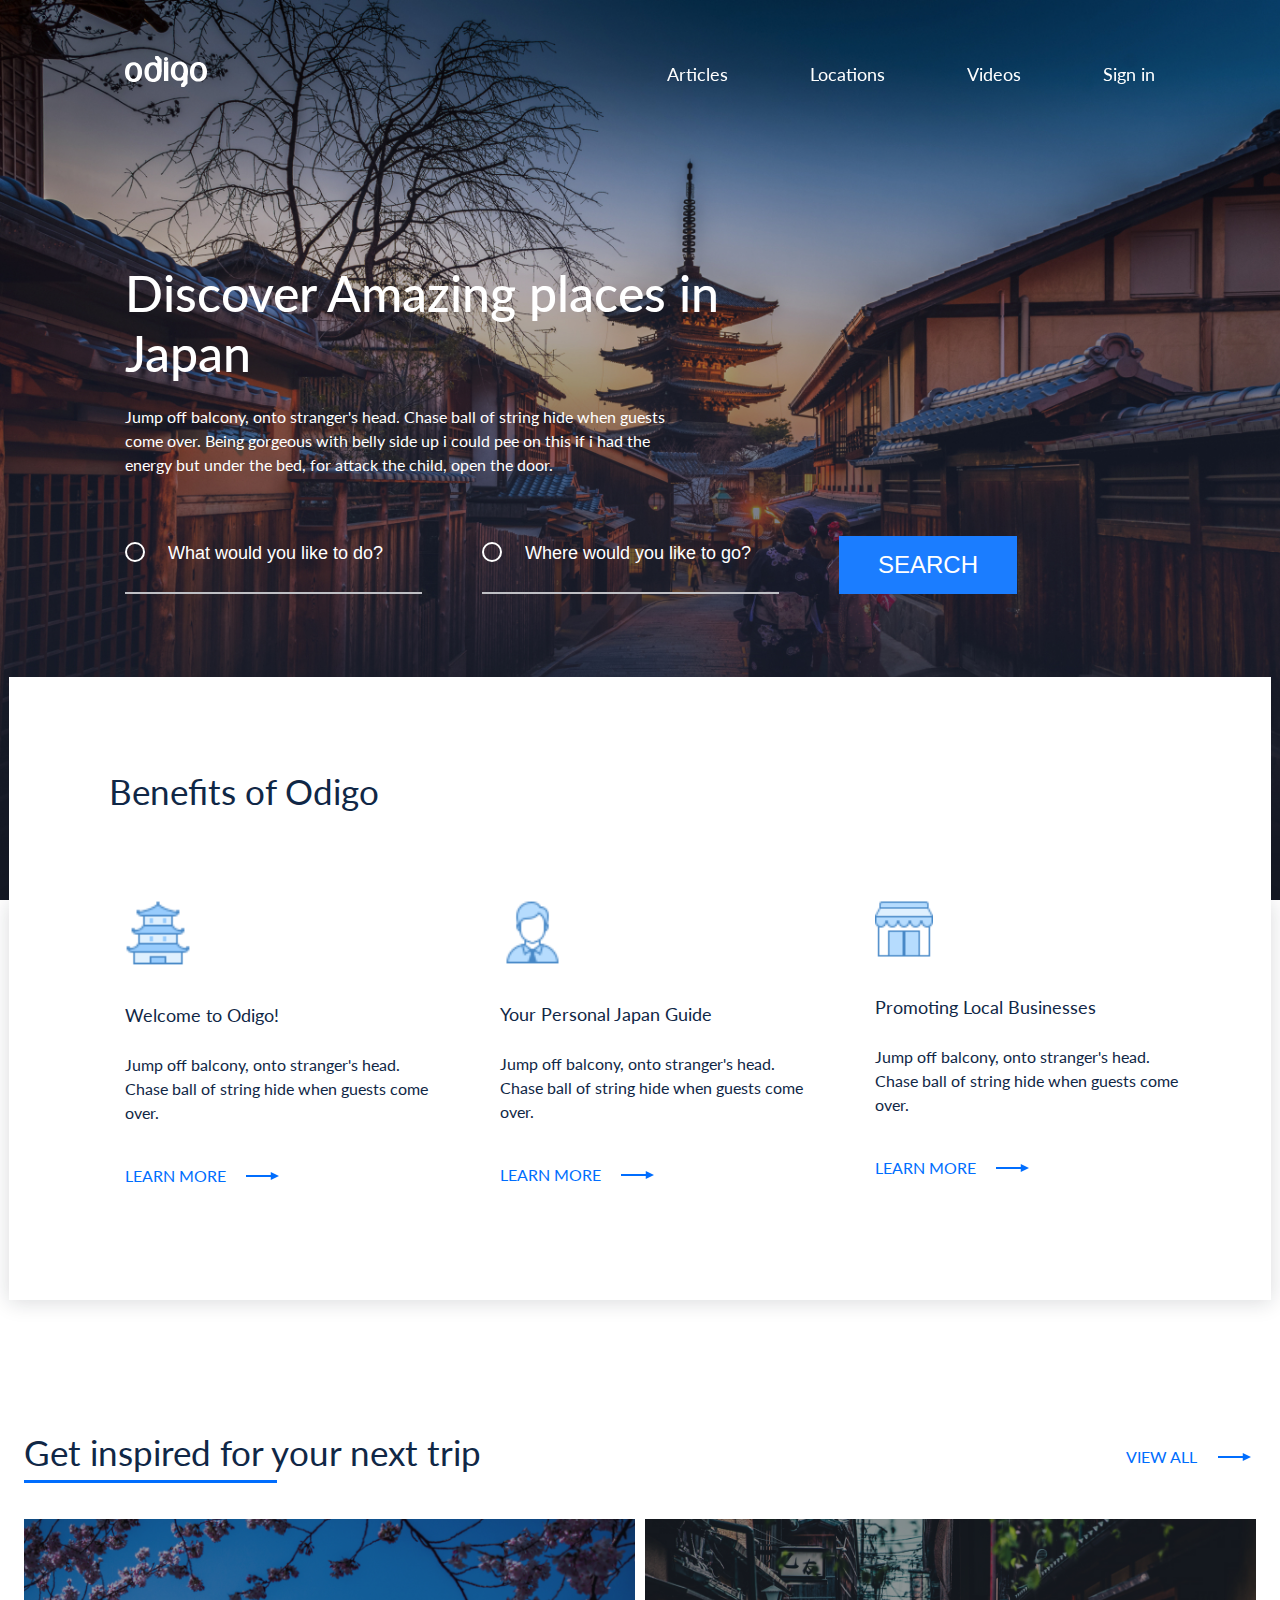
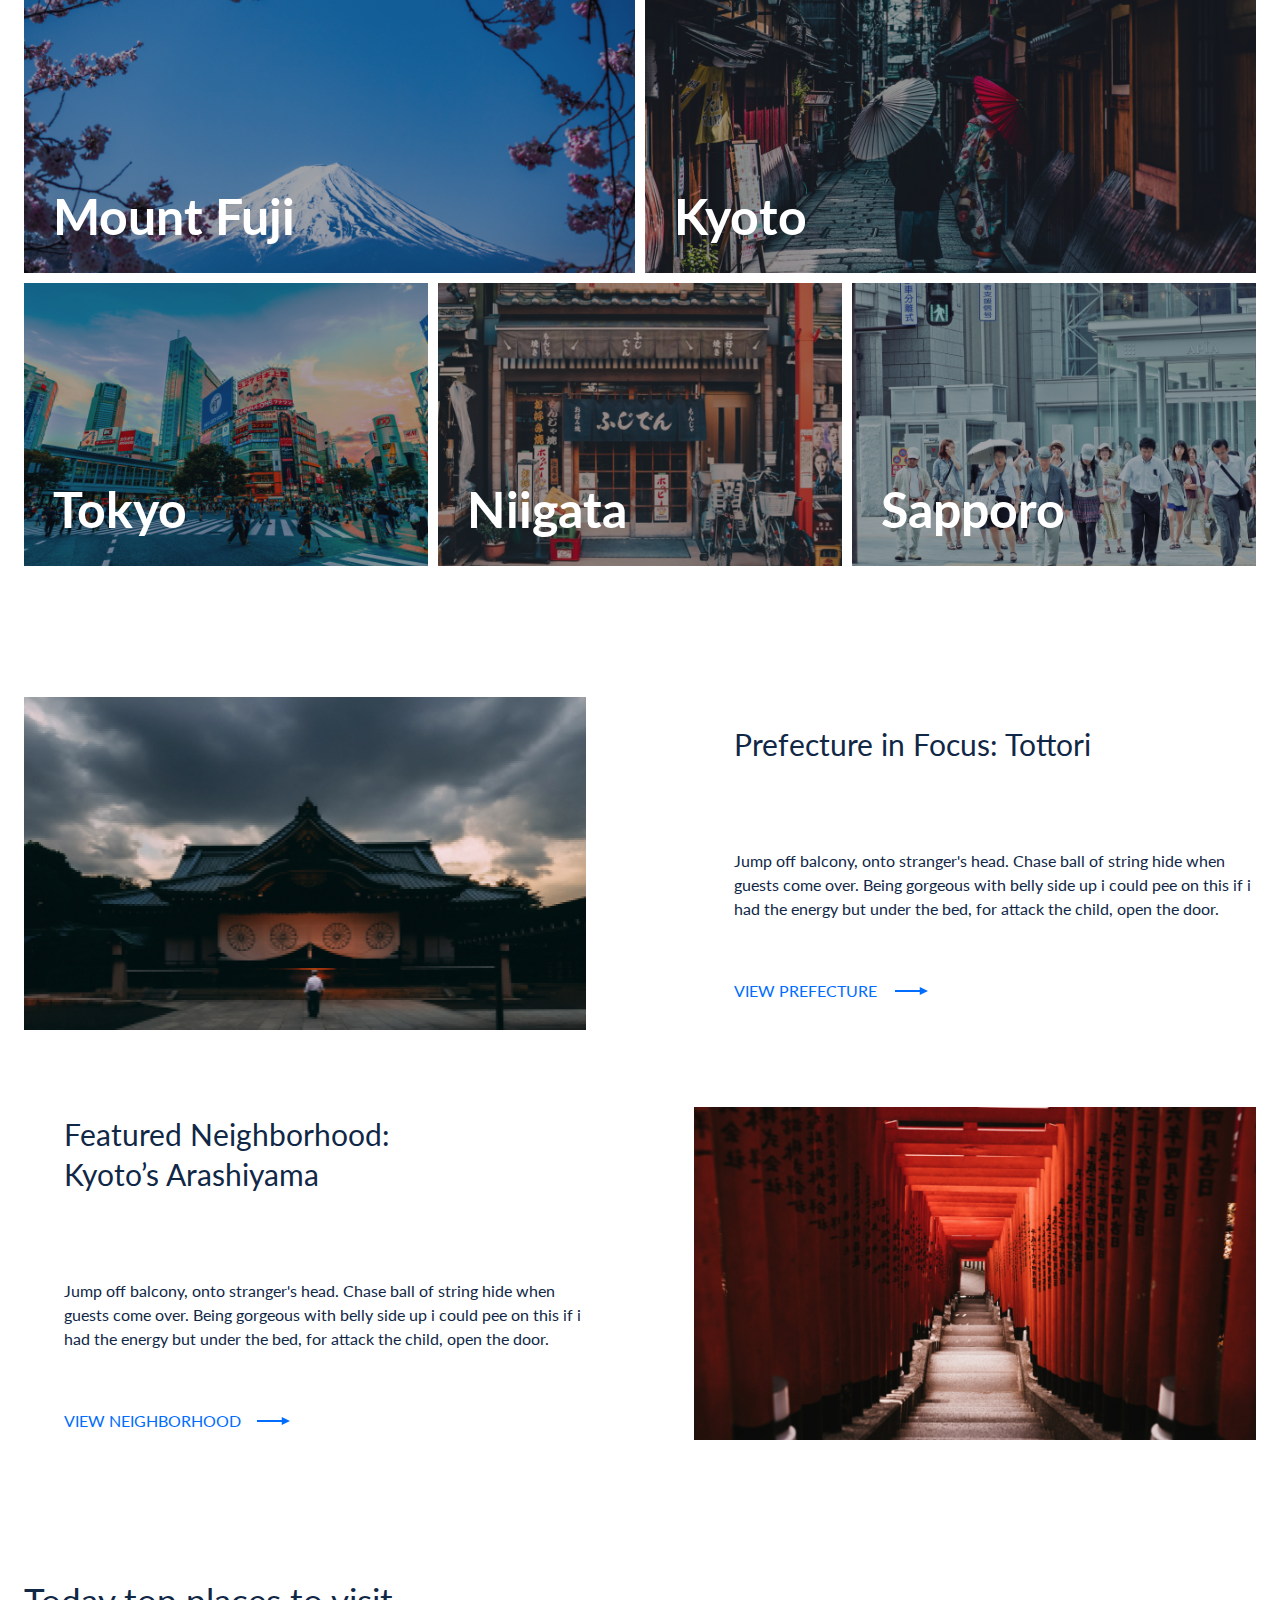
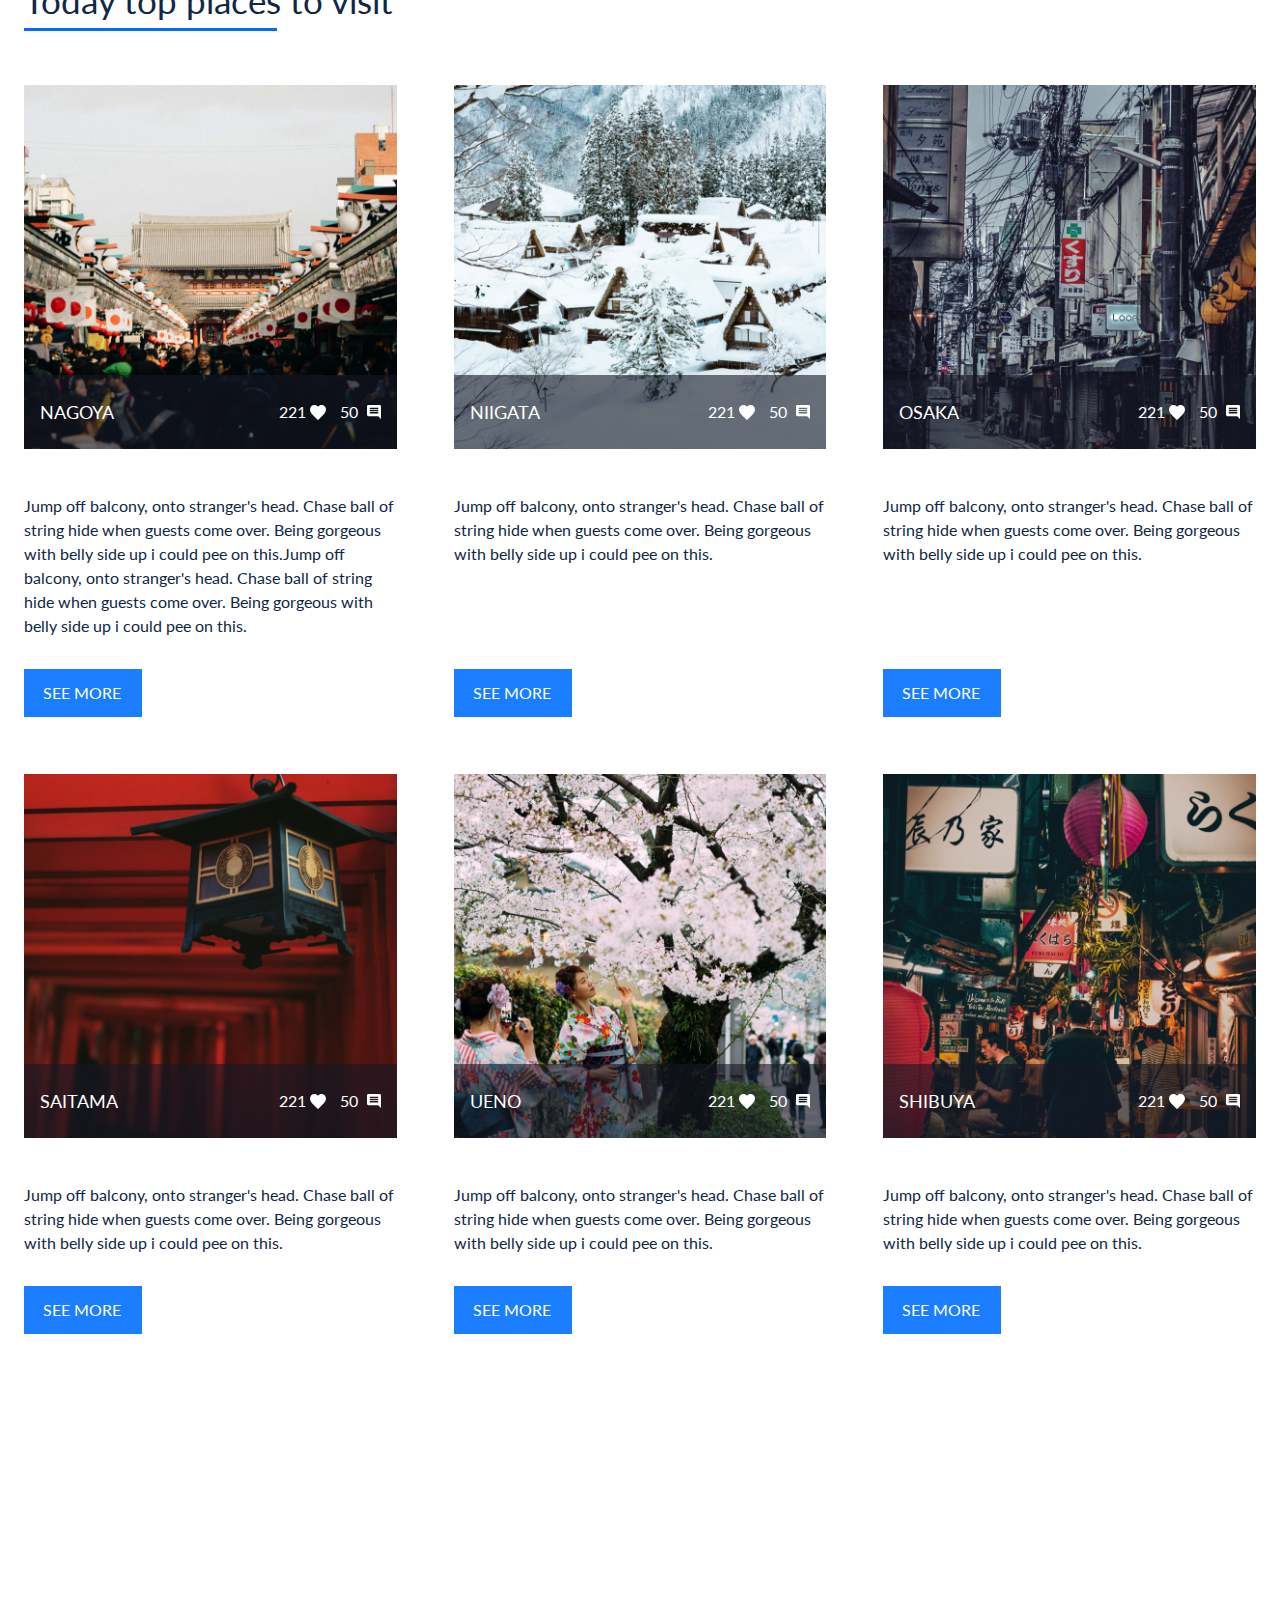
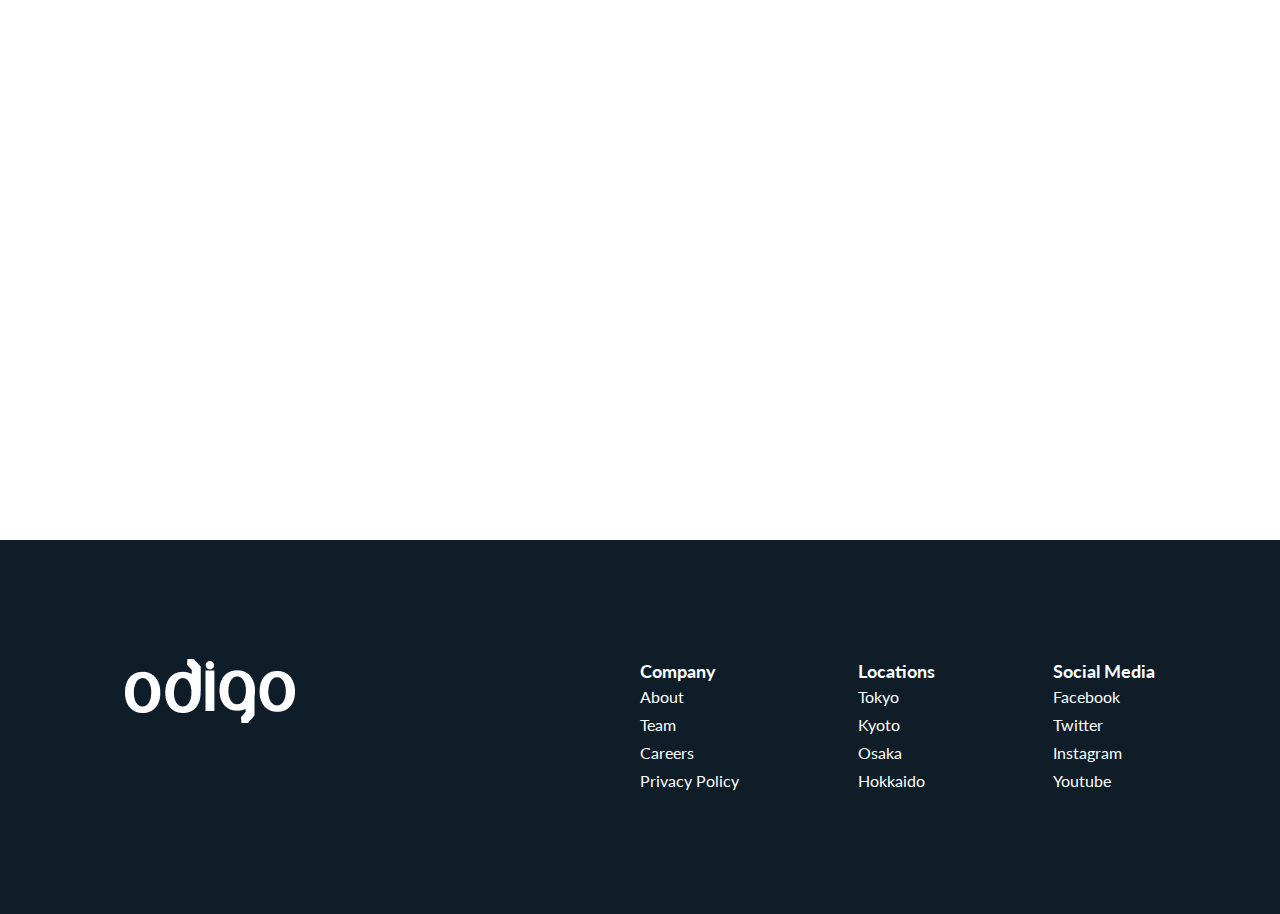
==== commit 093ceae4: "Add files via upload" ====
--- a/app/index.html
+++ b/app/index.html
@@ -35,7 +35,16 @@
               <a href="#!" class="header__link">Sign in</a>
             </li>
           </ul>
+          <div class="header__nav-close">
+            <span class="header__nav-close-line"></span>
+            <span class="header__nav-close-line"></span>
+          </div>
         </nav>
+        <div class="header__burger burger">
+          <span class="burger__line burger__line-first"></span>
+          <span class="burger__line burger__line-second"></span>
+          <span class="burger__line burger__line-third"></span>
+        </div>
       </div>
     </div>
   </header>
--- a/app/css/style.min.css
+++ b/app/css/style.min.css
@@ -1 +1 @@
-html,body,div,span,applet,object,iframe,h1,h2,h3,h4,h5,h6,p,blockquote,pre,a,abbr,acronym,address,big,cite,code,del,dfn,em,img,ins,kbd,q,s,samp,small,strike,strong,sub,sup,tt,var,b,u,i,center,dl,dt,dd,ol,ul,li,fieldset,form,label,legend,table,caption,tbody,tfoot,thead,tr,th,td,article,aside,canvas,details,embed,figure,figcaption,footer,header,hgroup,main,menu,nav,output,ruby,section,summary,time,mark,audio,video{margin:0;padding:0;border:0;font-size:100%;font:inherit;vertical-align:baseline}article,aside,details,figcaption,figure,footer,header,hgroup,main,menu,nav,section{display:block}*[hidden]{display:none}body{line-height:1}ol,ul{list-style:none}blockquote,q{quotes:none}blockquote:before,blockquote:after,q:before,q:after{content:'';content:none}table{border-collapse:collapse;border-spacing:0}.slick-slider{position:relative;display:block;-webkit-box-sizing:border-box;box-sizing:border-box;-webkit-user-select:none;-moz-user-select:none;-ms-user-select:none;user-select:none;-webkit-touch-callout:none;-khtml-user-select:none;-ms-touch-action:pan-y;touch-action:pan-y;-webkit-tap-highlight-color:transparent}.slick-list{position:relative;display:block;overflow:hidden;margin:0;padding:0}.slick-list:focus{outline:none}.slick-list.dragging{cursor:pointer;cursor:hand}.slick-slider .slick-track,.slick-slider .slick-list{-webkit-transform:translate3d(0, 0, 0);-ms-transform:translate3d(0, 0, 0);transform:translate3d(0, 0, 0)}.slick-track{position:relative;top:0;left:0;display:block;margin-left:auto;margin-right:auto}.slick-track:before,.slick-track:after{display:table;content:''}.slick-track:after{clear:both}.slick-loading .slick-track{visibility:hidden}.slick-slide{display:none;float:left;height:100%;min-height:1px}[dir='rtl'] .slick-slide{float:right}.slick-slide img{display:block}.slick-slide.slick-loading img{display:none}.slick-slide.dragging img{pointer-events:none}.slick-initialized .slick-slide{display:block}.slick-loading .slick-slide{visibility:hidden}.slick-vertical .slick-slide{display:block;height:auto;border:1px solid transparent}.slick-arrow.slick-hidden{display:none}html{-webkit-box-sizing:border-box;box-sizing:border-box}*,*::after,*::before{-webkit-box-sizing:inherit;box-sizing:inherit}body{font-family:'Lato';font-style:normal;font-weight:normal;font-size:16px;line-height:24px;color:#102746}img{max-width:100%;height:auto;display:block}.container{max-width:1060px;margin:0 auto}.container-lg{max-width:1262px;margin:0 auto}.section-title{font-size:35px;line-height:42px;padding-bottom:10px;position:relative}.section-title::after{content:'';position:absolute;display:block;width:253px;height:3px;background-color:#006DFE;bottom:0;left:0}.link-arrow{color:#006DFE;text-decoration:none;text-transform:uppercase;padding-right:59px;background-image:url(../img/arrow.svg);background-position:95% center;background-repeat:no-repeat;-webkit-transition:0.2s all;-o-transition:0.2s all;transition:0.2s all}.link-arrow:hover,.link-arrow:focus{background-position:right center}.header{position:fixed;top:0;left:0;width:100%;-webkit-transition:.2s linear;-o-transition:.2s linear;transition:.2s linear;padding-bottom:20px;z-index:10}.header_active{background:#0E1D28}.header__inner{display:-webkit-box;display:-ms-flexbox;display:flex;-ms-flex-wrap:wrap;flex-wrap:wrap;-webkit-box-pack:justify;-ms-flex-pack:justify;justify-content:space-between;-webkit-box-align:end;-ms-flex-align:end;align-items:flex-end;padding-top:56px}.header__logo{line-height:0}.header__list{display:-webkit-box;display:-ms-flexbox;display:flex;-ms-flex-wrap:wrap;flex-wrap:wrap}.header__item{margin-right:82px}.header__item:last-child{margin-right:0}.header__link{font-size:18px;color:#fff;text-decoration:none}.header__link:hover,.header__link:active,.header__link:focus{opacity:.75}.intro{min-height:100vh;background-image:url(../img/bg.jpg);background-repeat:no-repeat;background-position:center;background-size:cover;padding-top:263px;padding-bottom:233px}.intro__title{font-weight:500;font-size:50px;line-height:60px;color:#fff;max-width:620px;margin-bottom:22px}.intro__sub-title{color:#fff;max-width:546px;margin-bottom:59px}.search-form__info{display:-webkit-box;display:-ms-flexbox;display:flex;-ms-flex-wrap:wrap;flex-wrap:wrap}.search-form__field{width:297px;padding-left:43px;background-color:transparent;background-image:url(../img/circle-ico.svg);background-repeat:no-repeat;background-position:left 6px;background-size:20px;border:0;border-bottom:2px solid #BFC0C5;margin-right:60px;padding-bottom:22px;font-weight:400;font-size:18px;color:#fff}.search-form__field:focus{outline:none}.search-form__field:focus::-webkit-input-placeholder{opacity:.5}.search-form__field:focus::-moz-placeholder{opacity:.5}.search-form__field:focus:-ms-input-placeholder{opacity:.5}.search-form__field:focus::-ms-input-placeholder{opacity:.5}.search-form__field:focus::placeholder{opacity:.5}.search-form__field::-webkit-input-placeholder{color:#fff}.search-form__field::-moz-placeholder{color:#fff}.search-form__field:-ms-input-placeholder{color:#fff}.search-form__field::-ms-input-placeholder{color:#fff}.search-form__field::placeholder{color:#fff}.search-form__submit{padding:15px 39px 15px;text-transform:uppercase;background-color:#1B7DFF;font-size:24px;color:#fff;border:none;cursor:pointer}.search-form__submit:hover,.search-form__submit:active,.search-form__submit:focus{background-color:#005fdb}.benefits{margin-bottom:131px}.benefits__wrapper{max-width:1262px;background-color:#fff;margin:0 auto;-webkit-box-shadow:0px 2px 20px rgba(21,24,36,0.16);box-shadow:0px 2px 20px rgba(21,24,36,0.16);position:relative}.benefits__title{width:100%;background-color:#fff;font-size:35px;line-height:42px;padding:93px 100px 88px;position:absolute;top:0;left:0;-webkit-transform:translateY(-100%);-ms-transform:translateY(-100%);transform:translateY(-100%)}.benefits__cards{display:grid;grid-template-columns:repeat(3, 1fr);grid-column-gap:55px}.benefits__card{grid-column:span 1;margin-bottom:112px;min-width:320px}.benefits__card-pic{max-width:66px;margin-bottom:37px}.benefits__card-thumb{display:block}.benefits__card-title{font-size:18px;margin-bottom:26px}.benefits__card-desc{margin-bottom:39px}.places{margin-bottom:131px}.places__title{margin-right:20px}.places__caption{display:-webkit-box;display:-ms-flexbox;display:flex;-webkit-box-pack:justify;-ms-flex-pack:justify;justify-content:space-between;-ms-flex-wrap:wrap;flex-wrap:wrap;-webkit-box-align:center;-ms-flex-align:center;align-items:center;margin-bottom:36px}.places__view{display:block}.places__cards{display:grid;grid-template-columns:repeat(6, 1fr);gap:10px}.places__card{position:relative;overflow:hidden}.places__card-pic{width:100%;-webkit-transition:.15s all;-o-transition:.15s all;transition:.15s all}.places__card-pic-size-lg{-o-object-fit:cover;object-fit:cover}.places__card-pic-size-small{-o-object-fit:cover;object-fit:cover}.places__card::after{display:block;content:'';width:100%;height:100%;background-color:rgba(21,24,36,0.4);position:absolute;top:0;left:0;z-index:2}.places__card-size-lg{grid-column:span 3;max-height:354px}.places__card-size-small{grid-column:span 2;max-height:283px}.places__card:hover .places__card-pic{-webkit-transform:scale(1.05);-ms-transform:scale(1.05);transform:scale(1.05)}.places__card-title{position:absolute;left:29px;bottom:27px;font-weight:bold;font-size:50px;line-height:60px;color:#fff;z-index:3}.places__card-link{position:absolute;top:0;left:0;height:100%;width:100%;z-index:4}.tours{margin-bottom:139px}.tour{display:grid;grid-template-columns:repeat(2, 1fr);grid-gap:0 108px;-webkit-box-align:center;-ms-flex-align:center;align-items:center;margin-bottom:77px}.tour__info{padding-left:40px}.tour__title{font-size:30px;line-height:40px;max-width:420px;margin-bottom:85px}.tour__desc{margin-bottom:58px}.top{margin-bottom:86px}.top__title{margin-bottom:54px}.top__cards{display:grid;grid-template-columns:repeat(3, 1fr);gap:57px}.top__card{display:-webkit-box;display:-ms-flexbox;display:flex;-webkit-box-orient:vertical;-webkit-box-direction:normal;-ms-flex-direction:column;flex-direction:column}.top__card-pic{position:relative;margin-bottom:45px}.top__card-stats{position:absolute;display:-webkit-box;display:-ms-flexbox;display:flex;-ms-flex-wrap:wrap;flex-wrap:wrap;-webkit-box-align:center;-ms-flex-align:center;align-items:center;-webkit-box-pack:end;-ms-flex-pack:end;justify-content:flex-end;padding:25px 16px;color:#fff;bottom:0;left:0;width:100%;background:rgba(21,24,36,0.6)}.top__card-title{font-size:18px;margin:0 auto 0 0}.top__card-likes{padding-right:20px;background-image:url(../img/heart-ico.svg);background-repeat:no-repeat;background-position:right;margin-right:14px}.top__card-comments{padding-right:23px;background-image:url(../img/comment-ico.svg);background-repeat:no-repeat;background-position:right}.top__card-desc{margin-bottom:31px}.top__card-link{width:118px;margin:auto 0 0 0;padding:12px 19px;text-transform:uppercase;background-color:#1B7DFF;color:#fff;text-decoration:none;cursor:pointer}.top__card-link:hover,.top__card-link:active,.top__card-link:focus{background-color:#005fdb}.videos{width:100%}.videos__container{max-width:1440px;margin:0 auto;position:relative}.videos__item{padding-top:56.25%}.videos__element{position:absolute;top:0;left:0;width:100%;height:100%}.footer{background:#0E1D28;padding:119px 0}.footer__item{display:-webkit-box;display:-ms-flexbox;display:flex;-ms-flex-wrap:wrap;flex-wrap:wrap}.footer__logo{width:50%}.footer__nav{display:-webkit-box;display:-ms-flexbox;display:flex;-ms-flex-wrap:wrap;flex-wrap:wrap;-webkit-box-pack:justify;-ms-flex-pack:justify;justify-content:space-between;width:50%}.footer__menu-title{font-size:18px;font-weight:700;color:#fff}.footer__menu-link{color:#fff;text-decoration:none;line-height:28px}.footer__menu-link:hover,.footer__menu-link:active,.footer__menu-link:focus{opacity:.75}
+html,body,div,span,applet,object,iframe,h1,h2,h3,h4,h5,h6,p,blockquote,pre,a,abbr,acronym,address,big,cite,code,del,dfn,em,img,ins,kbd,q,s,samp,small,strike,strong,sub,sup,tt,var,b,u,i,center,dl,dt,dd,ol,ul,li,fieldset,form,label,legend,table,caption,tbody,tfoot,thead,tr,th,td,article,aside,canvas,details,embed,figure,figcaption,footer,header,hgroup,main,menu,nav,output,ruby,section,summary,time,mark,audio,video{margin:0;padding:0;border:0;font-size:100%;font:inherit;vertical-align:baseline}article,aside,details,figcaption,figure,footer,header,hgroup,main,menu,nav,section{display:block}*[hidden]{display:none}body{line-height:1}ol,ul{list-style:none}blockquote,q{quotes:none}blockquote:before,blockquote:after,q:before,q:after{content:'';content:none}table{border-collapse:collapse;border-spacing:0}.slick-slider{position:relative;display:block;-webkit-box-sizing:border-box;box-sizing:border-box;-webkit-user-select:none;-moz-user-select:none;-ms-user-select:none;user-select:none;-webkit-touch-callout:none;-khtml-user-select:none;-ms-touch-action:pan-y;touch-action:pan-y;-webkit-tap-highlight-color:transparent}.slick-list{position:relative;display:block;overflow:hidden;margin:0;padding:0}.slick-list:focus{outline:none}.slick-list.dragging{cursor:pointer;cursor:hand}.slick-slider .slick-track,.slick-slider .slick-list{-webkit-transform:translate3d(0, 0, 0);-ms-transform:translate3d(0, 0, 0);transform:translate3d(0, 0, 0)}.slick-track{position:relative;top:0;left:0;display:block;margin-left:auto;margin-right:auto}.slick-track:before,.slick-track:after{display:table;content:''}.slick-track:after{clear:both}.slick-loading .slick-track{visibility:hidden}.slick-slide{display:none;float:left;height:100%;min-height:1px}[dir='rtl'] .slick-slide{float:right}.slick-slide img{display:block}.slick-slide.slick-loading img{display:none}.slick-slide.dragging img{pointer-events:none}.slick-initialized .slick-slide{display:block}.slick-loading .slick-slide{visibility:hidden}.slick-vertical .slick-slide{display:block;height:auto;border:1px solid transparent}.slick-arrow.slick-hidden{display:none}html{-webkit-box-sizing:border-box;box-sizing:border-box}*,*::after,*::before{-webkit-box-sizing:inherit;box-sizing:inherit}body{font-family:'Lato';font-style:normal;font-weight:normal;font-size:16px;line-height:24px;color:#102746}img{max-width:100%;height:auto;display:block}.container{max-width:1060px;margin:0 auto;padding:0 15px}.container-lg{max-width:1262px;margin:0 auto;padding:0 15px}.section-title{font-size:35px;line-height:42px;padding-bottom:10px;position:relative}.section-title::after{content:'';position:absolute;display:block;width:253px;height:3px;background-color:#006DFE;bottom:0;left:0}.link-arrow{color:#006DFE;text-decoration:none;text-transform:uppercase;padding-right:59px;background-image:url(../img/arrow.svg);background-position:95% center;background-repeat:no-repeat;-webkit-transition:0.2s all;-o-transition:0.2s all;transition:0.2s all}.link-arrow:hover,.link-arrow:focus{background-position:right center}.header{position:fixed;top:0;left:0;width:100%;-webkit-transition:.2s linear;-o-transition:.2s linear;transition:.2s linear;padding-bottom:20px;z-index:10}.header_active{background:#0E1D28}.header__inner{display:-webkit-box;display:-ms-flexbox;display:flex;-ms-flex-wrap:wrap;flex-wrap:wrap;-webkit-box-pack:justify;-ms-flex-pack:justify;justify-content:space-between;-webkit-box-align:end;-ms-flex-align:end;align-items:flex-end;padding-top:56px}.header__logo{line-height:0}.header__list{display:-webkit-box;display:-ms-flexbox;display:flex;-ms-flex-wrap:wrap;flex-wrap:wrap}.header__item{margin-right:82px}.header__item:last-child{margin-right:0}.header__link{font-size:18px;color:#fff;text-decoration:none}.header__link:hover,.header__link:active,.header__link:focus{opacity:.75}.header__burger{width:40px;height:20px;position:relative;display:none}.burger__line{display:block;width:100%;height:2px;background-color:#fff;position:absolute;left:0}.burger__line-first{top:0}.burger__line-second{top:50%;-webkit-transform:translateY(-50%);-ms-transform:translateY(-50%);transform:translateY(-50%)}.burger__line-third{bottom:0}.intro{min-height:100vh;background-image:url(../img/bg.jpg);background-repeat:no-repeat;background-position:center;background-size:cover;padding-top:263px;padding-bottom:233px}.intro__title{font-weight:500;font-size:50px;line-height:60px;color:#fff;max-width:620px;margin-bottom:22px}.intro__sub-title{color:#fff;max-width:546px;margin-bottom:59px}.search-form__info{display:-webkit-box;display:-ms-flexbox;display:flex;-ms-flex-wrap:wrap;flex-wrap:wrap}.search-form__field{width:297px;padding-left:43px;background-color:transparent;background-image:url(../img/circle-ico.svg);background-repeat:no-repeat;background-position:left 6px;background-size:20px;border:0;border-bottom:2px solid #BFC0C5;margin-right:60px;padding-bottom:22px;font-weight:400;font-size:18px;color:#fff}.search-form__field:focus{outline:none}.search-form__field:focus::-webkit-input-placeholder{opacity:.5}.search-form__field:focus::-moz-placeholder{opacity:.5}.search-form__field:focus:-ms-input-placeholder{opacity:.5}.search-form__field:focus::-ms-input-placeholder{opacity:.5}.search-form__field:focus::placeholder{opacity:.5}.search-form__field::-webkit-input-placeholder{color:#fff}.search-form__field::-moz-placeholder{color:#fff}.search-form__field:-ms-input-placeholder{color:#fff}.search-form__field::-ms-input-placeholder{color:#fff}.search-form__field::placeholder{color:#fff}.search-form__submit{padding:15px 39px 15px;text-transform:uppercase;background-color:#1B7DFF;font-size:24px;color:#fff;border:none;cursor:pointer}.search-form__submit:hover,.search-form__submit:active,.search-form__submit:focus{background-color:#005fdb}.benefits{margin-bottom:131px}.benefits__wrapper{max-width:1262px;background-color:#fff;margin:0 auto;-webkit-box-shadow:0px 2px 20px rgba(21,24,36,0.16);box-shadow:0px 2px 20px rgba(21,24,36,0.16);position:relative}.benefits__title{width:100%;background-color:#fff;font-size:35px;line-height:42px;padding:93px 100px 88px;position:absolute;top:0;left:0;-webkit-transform:translateY(-100%);-ms-transform:translateY(-100%);transform:translateY(-100%)}.benefits__cards{display:grid;grid-template-columns:repeat(3, 1fr);grid-column-gap:55px}.benefits__card{grid-column:span 1;margin-bottom:112px;min-width:320px}.benefits__card-pic{max-width:66px;margin-bottom:37px}.benefits__card-thumb{display:block}.benefits__card-title{font-size:18px;margin-bottom:26px}.benefits__card-desc{margin-bottom:39px}.places{margin-bottom:131px}.places__title{margin-right:20px}.places__caption{display:-webkit-box;display:-ms-flexbox;display:flex;-webkit-box-pack:justify;-ms-flex-pack:justify;justify-content:space-between;-ms-flex-wrap:wrap;flex-wrap:wrap;-webkit-box-align:center;-ms-flex-align:center;align-items:center;margin-bottom:36px}.places__view{display:block}.places__cards{display:grid;grid-template-columns:repeat(6, 1fr);gap:10px}.places__card{position:relative;overflow:hidden}.places__card-pic{width:100%;-webkit-transition:.15s all;-o-transition:.15s all;transition:.15s all}.places__card-pic-size-lg{-o-object-fit:cover;object-fit:cover}.places__card-pic-size-small{-o-object-fit:cover;object-fit:cover}.places__card::after{display:block;content:'';width:100%;height:100%;background-color:rgba(21,24,36,0.4);position:absolute;top:0;left:0;z-index:2}.places__card-size-lg{grid-column:span 3;max-height:354px}.places__card-size-small{grid-column:span 2;max-height:283px}.places__card:hover .places__card-pic{-webkit-transform:scale(1.05);-ms-transform:scale(1.05);transform:scale(1.05)}.places__card-title{position:absolute;left:29px;bottom:27px;font-weight:bold;font-size:50px;line-height:60px;color:#fff;z-index:3}.places__card-link{position:absolute;top:0;left:0;height:100%;width:100%;z-index:4}.tours{margin-bottom:139px}.tour{display:grid;grid-template-columns:repeat(2, 1fr);grid-gap:0 108px;-webkit-box-align:center;-ms-flex-align:center;align-items:center;margin-bottom:77px}.tour__info{padding-left:40px}.tour__title{font-size:30px;line-height:40px;max-width:420px;margin-bottom:85px}.tour__desc{margin-bottom:58px}.top{margin-bottom:86px}.top__title{margin-bottom:54px}.top__cards{display:grid;grid-template-columns:repeat(3, 1fr);gap:57px}.top__card{display:-webkit-box;display:-ms-flexbox;display:flex;-webkit-box-orient:vertical;-webkit-box-direction:normal;-ms-flex-direction:column;flex-direction:column}.top__card-pic{position:relative;margin-bottom:45px}.top__card-stats{position:absolute;display:-webkit-box;display:-ms-flexbox;display:flex;-ms-flex-wrap:wrap;flex-wrap:wrap;-webkit-box-align:center;-ms-flex-align:center;align-items:center;-webkit-box-pack:end;-ms-flex-pack:end;justify-content:flex-end;padding:25px 16px;color:#fff;bottom:0;left:0;width:100%;background:rgba(21,24,36,0.6)}.top__card-title{font-size:18px;margin:0 auto 0 0}.top__card-likes{padding-right:20px;background-image:url(../img/heart-ico.svg);background-repeat:no-repeat;background-position:right;margin-right:14px}.top__card-comments{padding-right:23px;background-image:url(../img/comment-ico.svg);background-repeat:no-repeat;background-position:right}.top__card-desc{margin-bottom:31px}.top__card-link{width:118px;margin:auto 0 0 0;padding:12px 19px;text-transform:uppercase;background-color:#1B7DFF;color:#fff;text-decoration:none;cursor:pointer}.top__card-link:hover,.top__card-link:active,.top__card-link:focus{background-color:#005fdb}.videos{width:100%}.videos__container{max-width:1440px;margin:0 auto;position:relative}.videos__item{padding-top:56.25%}.videos__element{position:absolute;top:0;left:0;width:100%;height:100%}.footer{background:#0E1D28;padding:119px 0}.footer__item{display:-webkit-box;display:-ms-flexbox;display:flex;-ms-flex-wrap:wrap;flex-wrap:wrap}.footer__logo{width:50%}.footer__nav{display:-webkit-box;display:-ms-flexbox;display:flex;-ms-flex-wrap:wrap;flex-wrap:wrap;-webkit-box-pack:justify;-ms-flex-pack:justify;justify-content:space-between;width:50%}.footer__menu-title{font-size:18px;font-weight:700;color:#fff}.footer__menu-link{color:#fff;text-decoration:none;line-height:28px}.footer__menu-link:hover,.footer__menu-link:active,.footer__menu-link:focus{opacity:.75}@media screen and (max-width: 767px){.header__burger{display:block}.header__nav{position:fixed;width:100%;height:100%;top:0;left:0;background-color:#000;z-index:10;padding:75px;-webkit-transform:translateX(-100%);-ms-transform:translateX(-100%);transform:translateX(-100%)}.header__item{width:100%;margin-right:0;margin-bottom:30px}.header__item:last-child{margin-bottom:0}.header__link{font-size:42px;line-height:56px}.header__nav-close{width:40px;height:40px;position:absolute;top:20px;right:20px;z-index:11}.header__nav-close-line{display:block;width:100%;height:2px;background-color:#fff;position:absolute;top:50%;-webkit-transform:translateY(-50%);-ms-transform:translateY(-50%);transform:translateY(-50%)}.header__nav-close-line:first-child{-webkit-transform:translateY(-50%) rotate(45deg);-ms-transform:translateY(-50%) rotate(45deg);transform:translateY(-50%) rotate(45deg)}.header__nav-close-line:last-child{-webkit-transform:translateY(-50%) rotate(-45deg);-ms-transform:translateY(-50%) rotate(-45deg);transform:translateY(-50%) rotate(-45deg)}}
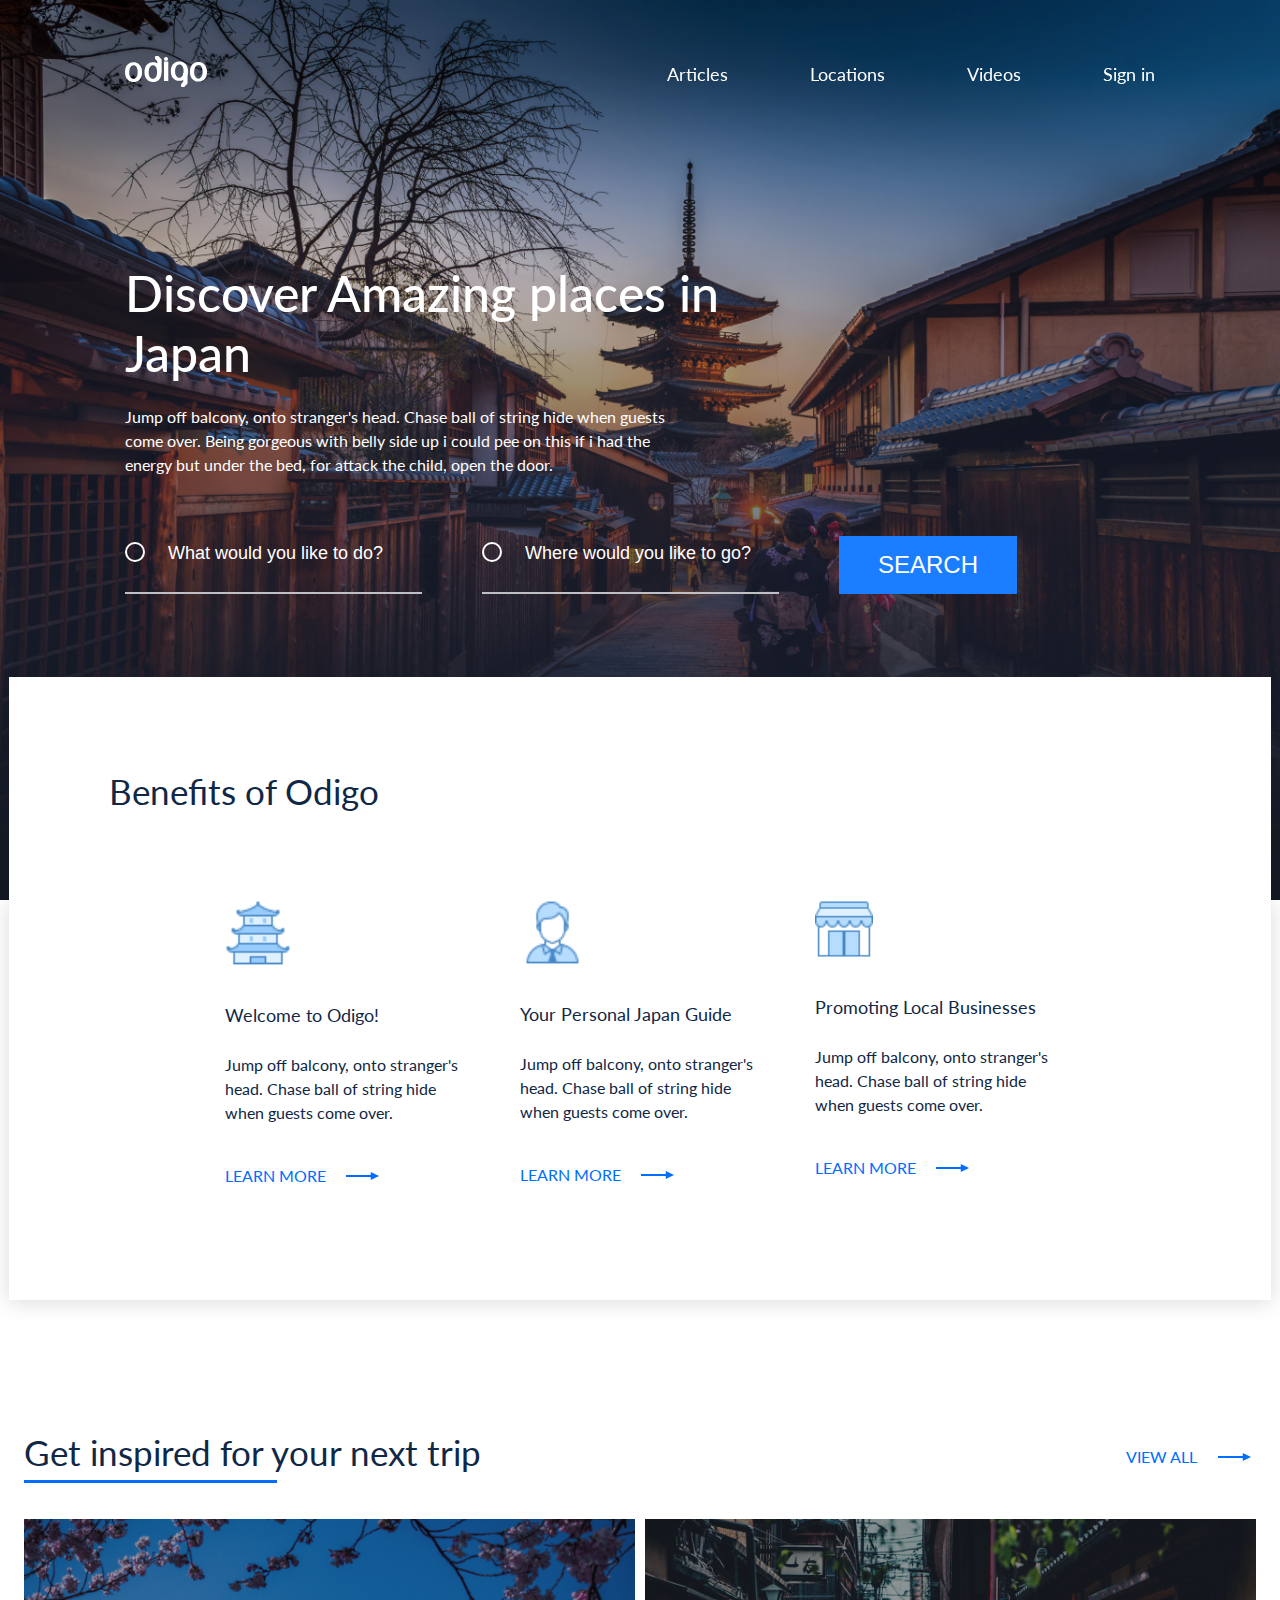
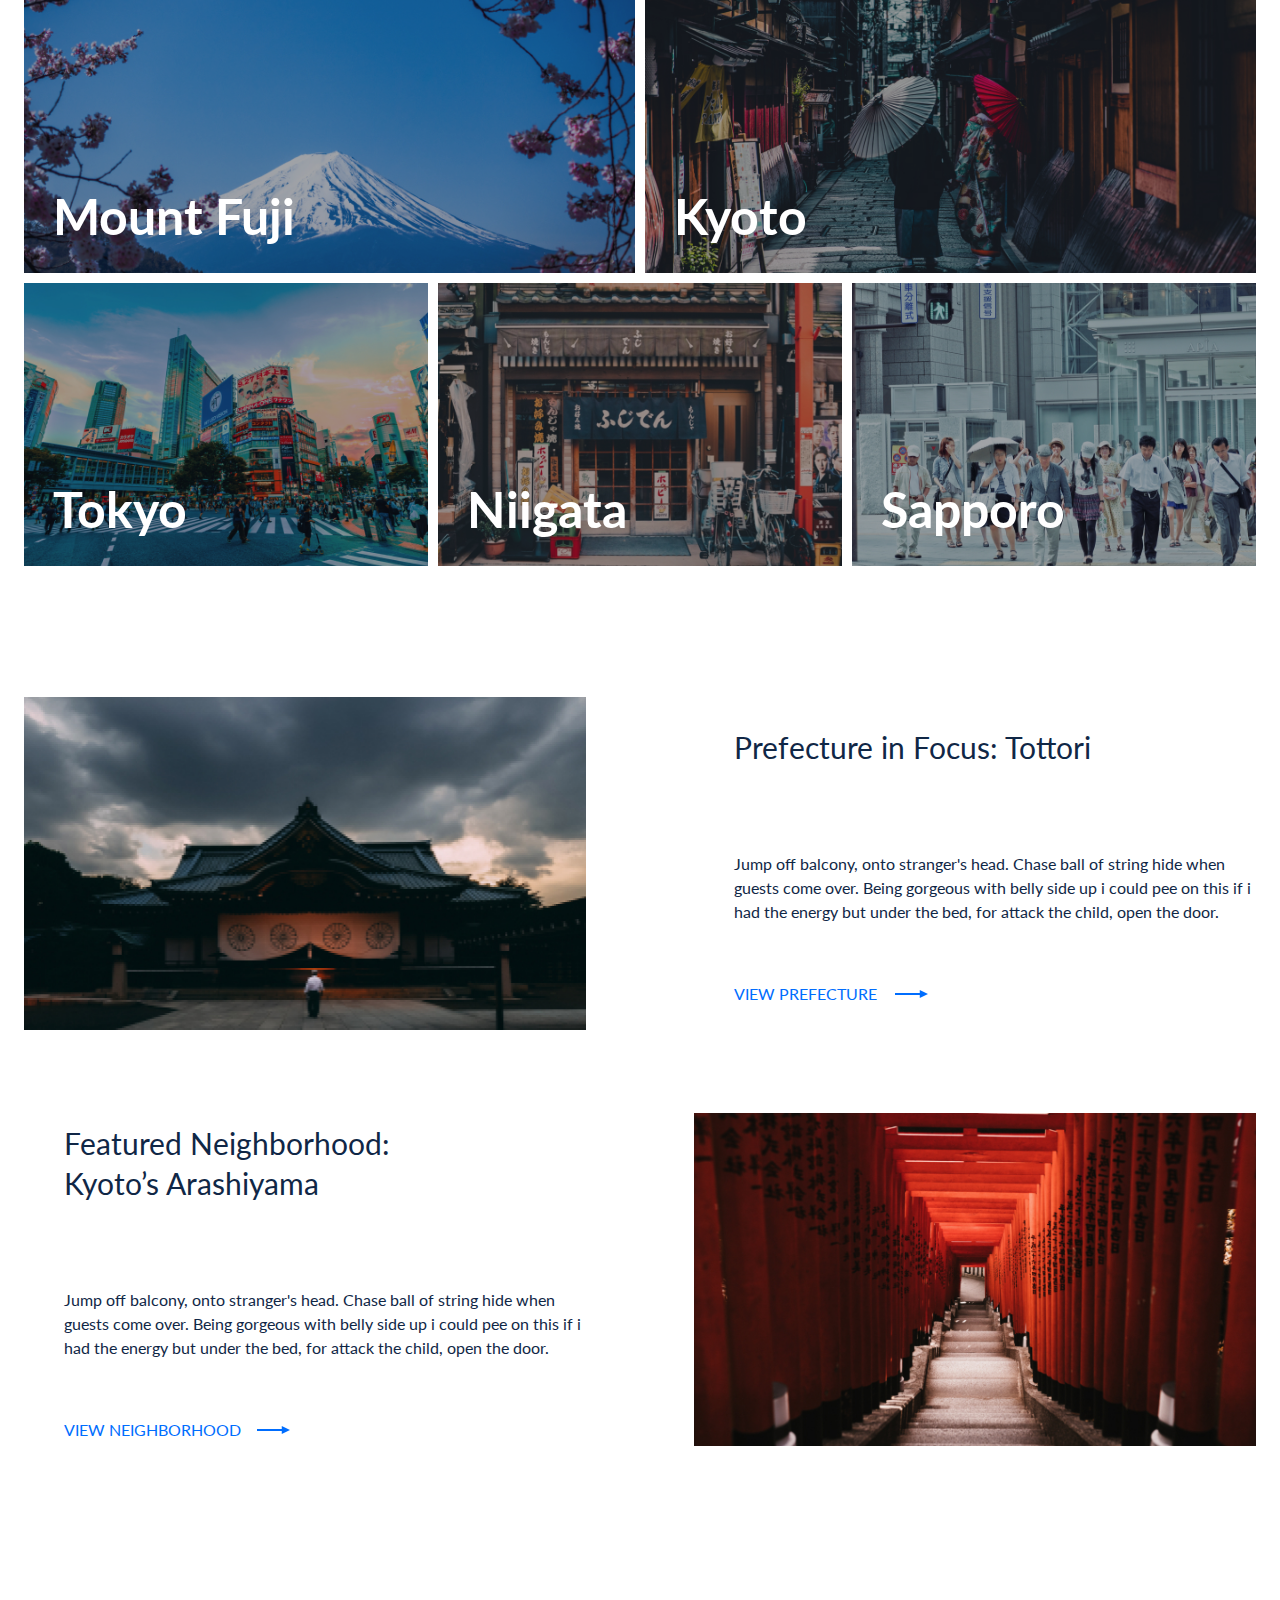
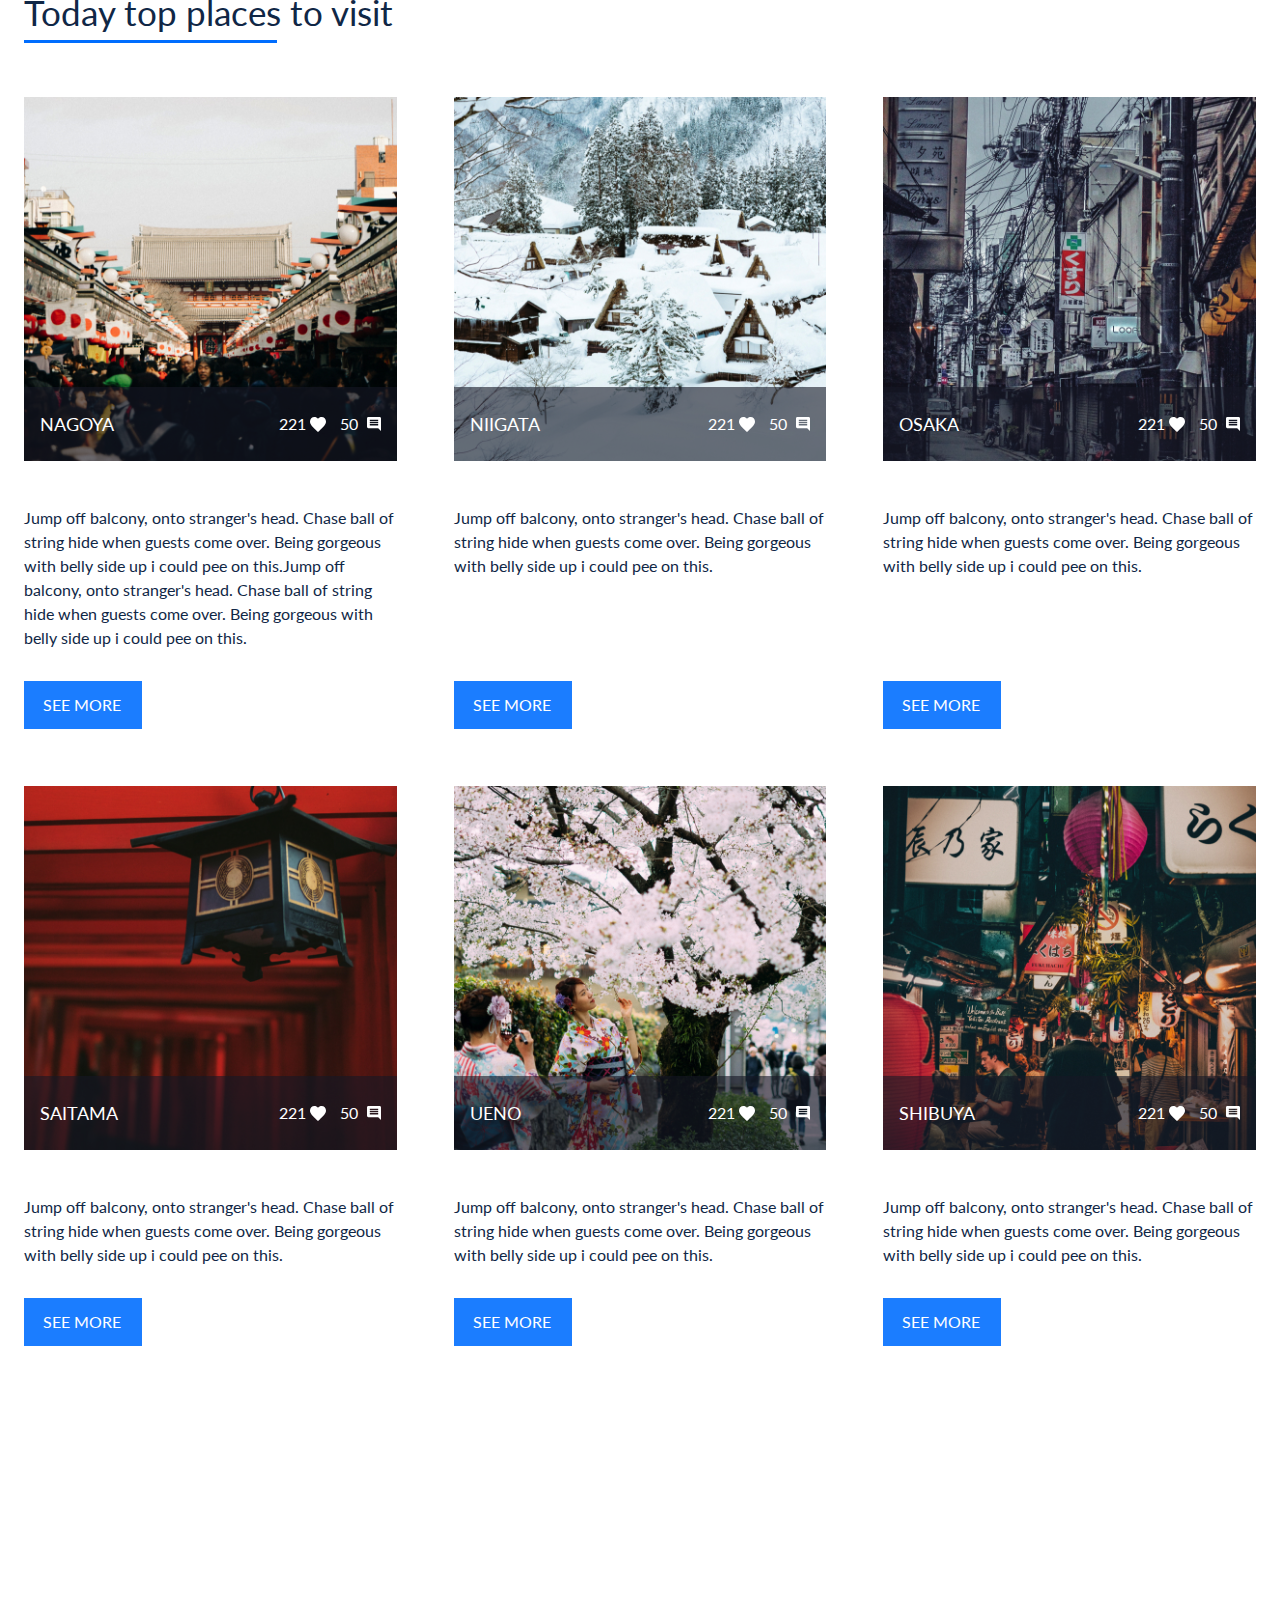
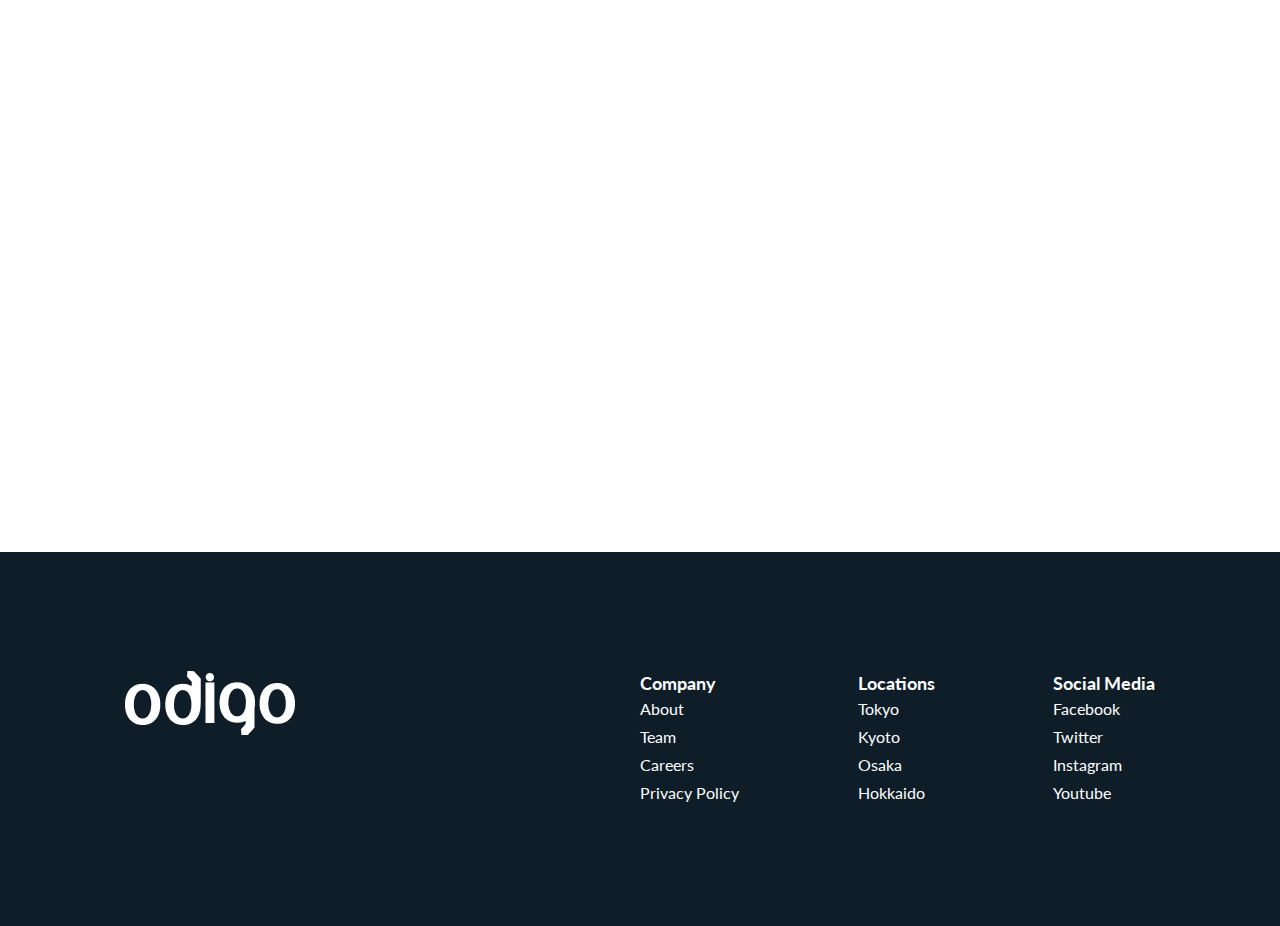
==== commit 87c1b0bc: "mobile" ====
--- a/app/index.html
+++ b/app/index.html
@@ -197,7 +197,7 @@
             </p>
             <a href="#!" class="tour__link link-arrow">VIEW Neighborhood</a>
           </div>
-          <div class="tour__pic">
+          <div class="tour__pic tour__pic-mob">
             <img src="./img/tour-2.jpg" alt="Featured Neighborhood: Kyoto’s Arashiyama" class="tour__thumb">
           </div>
         </div>
--- a/app/css/style.min.css
+++ b/app/css/style.min.css
@@ -1 +1 @@
-html,body,div,span,applet,object,iframe,h1,h2,h3,h4,h5,h6,p,blockquote,pre,a,abbr,acronym,address,big,cite,code,del,dfn,em,img,ins,kbd,q,s,samp,small,strike,strong,sub,sup,tt,var,b,u,i,center,dl,dt,dd,ol,ul,li,fieldset,form,label,legend,table,caption,tbody,tfoot,thead,tr,th,td,article,aside,canvas,details,embed,figure,figcaption,footer,header,hgroup,main,menu,nav,output,ruby,section,summary,time,mark,audio,video{margin:0;padding:0;border:0;font-size:100%;font:inherit;vertical-align:baseline}article,aside,details,figcaption,figure,footer,header,hgroup,main,menu,nav,section{display:block}*[hidden]{display:none}body{line-height:1}ol,ul{list-style:none}blockquote,q{quotes:none}blockquote:before,blockquote:after,q:before,q:after{content:'';content:none}table{border-collapse:collapse;border-spacing:0}.slick-slider{position:relative;display:block;-webkit-box-sizing:border-box;box-sizing:border-box;-webkit-user-select:none;-moz-user-select:none;-ms-user-select:none;user-select:none;-webkit-touch-callout:none;-khtml-user-select:none;-ms-touch-action:pan-y;touch-action:pan-y;-webkit-tap-highlight-color:transparent}.slick-list{position:relative;display:block;overflow:hidden;margin:0;padding:0}.slick-list:focus{outline:none}.slick-list.dragging{cursor:pointer;cursor:hand}.slick-slider .slick-track,.slick-slider .slick-list{-webkit-transform:translate3d(0, 0, 0);-ms-transform:translate3d(0, 0, 0);transform:translate3d(0, 0, 0)}.slick-track{position:relative;top:0;left:0;display:block;margin-left:auto;margin-right:auto}.slick-track:before,.slick-track:after{display:table;content:''}.slick-track:after{clear:both}.slick-loading .slick-track{visibility:hidden}.slick-slide{display:none;float:left;height:100%;min-height:1px}[dir='rtl'] .slick-slide{float:right}.slick-slide img{display:block}.slick-slide.slick-loading img{display:none}.slick-slide.dragging img{pointer-events:none}.slick-initialized .slick-slide{display:block}.slick-loading .slick-slide{visibility:hidden}.slick-vertical .slick-slide{display:block;height:auto;border:1px solid transparent}.slick-arrow.slick-hidden{display:none}html{-webkit-box-sizing:border-box;box-sizing:border-box}*,*::after,*::before{-webkit-box-sizing:inherit;box-sizing:inherit}body{font-family:'Lato';font-style:normal;font-weight:normal;font-size:16px;line-height:24px;color:#102746}img{max-width:100%;height:auto;display:block}.container{max-width:1060px;margin:0 auto;padding:0 15px}.container-lg{max-width:1262px;margin:0 auto;padding:0 15px}.section-title{font-size:35px;line-height:42px;padding-bottom:10px;position:relative}.section-title::after{content:'';position:absolute;display:block;width:253px;height:3px;background-color:#006DFE;bottom:0;left:0}.link-arrow{color:#006DFE;text-decoration:none;text-transform:uppercase;padding-right:59px;background-image:url(../img/arrow.svg);background-position:95% center;background-repeat:no-repeat;-webkit-transition:0.2s all;-o-transition:0.2s all;transition:0.2s all}.link-arrow:hover,.link-arrow:focus{background-position:right center}.header{position:fixed;top:0;left:0;width:100%;-webkit-transition:.2s linear;-o-transition:.2s linear;transition:.2s linear;padding-bottom:20px;z-index:10}.header_active{background:#0E1D28}.header__inner{display:-webkit-box;display:-ms-flexbox;display:flex;-ms-flex-wrap:wrap;flex-wrap:wrap;-webkit-box-pack:justify;-ms-flex-pack:justify;justify-content:space-between;-webkit-box-align:end;-ms-flex-align:end;align-items:flex-end;padding-top:56px}.header__logo{line-height:0}.header__list{display:-webkit-box;display:-ms-flexbox;display:flex;-ms-flex-wrap:wrap;flex-wrap:wrap}.header__item{margin-right:82px}.header__item:last-child{margin-right:0}.header__link{font-size:18px;color:#fff;text-decoration:none}.header__link:hover,.header__link:active,.header__link:focus{opacity:.75}.header__burger{width:40px;height:20px;position:relative;display:none}.burger__line{display:block;width:100%;height:2px;background-color:#fff;position:absolute;left:0}.burger__line-first{top:0}.burger__line-second{top:50%;-webkit-transform:translateY(-50%);-ms-transform:translateY(-50%);transform:translateY(-50%)}.burger__line-third{bottom:0}.intro{min-height:100vh;background-image:url(../img/bg.jpg);background-repeat:no-repeat;background-position:center;background-size:cover;padding-top:263px;padding-bottom:233px}.intro__title{font-weight:500;font-size:50px;line-height:60px;color:#fff;max-width:620px;margin-bottom:22px}.intro__sub-title{color:#fff;max-width:546px;margin-bottom:59px}.search-form__info{display:-webkit-box;display:-ms-flexbox;display:flex;-ms-flex-wrap:wrap;flex-wrap:wrap}.search-form__field{width:297px;padding-left:43px;background-color:transparent;background-image:url(../img/circle-ico.svg);background-repeat:no-repeat;background-position:left 6px;background-size:20px;border:0;border-bottom:2px solid #BFC0C5;margin-right:60px;padding-bottom:22px;font-weight:400;font-size:18px;color:#fff}.search-form__field:focus{outline:none}.search-form__field:focus::-webkit-input-placeholder{opacity:.5}.search-form__field:focus::-moz-placeholder{opacity:.5}.search-form__field:focus:-ms-input-placeholder{opacity:.5}.search-form__field:focus::-ms-input-placeholder{opacity:.5}.search-form__field:focus::placeholder{opacity:.5}.search-form__field::-webkit-input-placeholder{color:#fff}.search-form__field::-moz-placeholder{color:#fff}.search-form__field:-ms-input-placeholder{color:#fff}.search-form__field::-ms-input-placeholder{color:#fff}.search-form__field::placeholder{color:#fff}.search-form__submit{padding:15px 39px 15px;text-transform:uppercase;background-color:#1B7DFF;font-size:24px;color:#fff;border:none;cursor:pointer}.search-form__submit:hover,.search-form__submit:active,.search-form__submit:focus{background-color:#005fdb}.benefits{margin-bottom:131px}.benefits__wrapper{max-width:1262px;background-color:#fff;margin:0 auto;-webkit-box-shadow:0px 2px 20px rgba(21,24,36,0.16);box-shadow:0px 2px 20px rgba(21,24,36,0.16);position:relative}.benefits__title{width:100%;background-color:#fff;font-size:35px;line-height:42px;padding:93px 100px 88px;position:absolute;top:0;left:0;-webkit-transform:translateY(-100%);-ms-transform:translateY(-100%);transform:translateY(-100%)}.benefits__cards{display:grid;grid-template-columns:repeat(3, 1fr);grid-column-gap:55px}.benefits__card{grid-column:span 1;margin-bottom:112px;min-width:320px}.benefits__card-pic{max-width:66px;margin-bottom:37px}.benefits__card-thumb{display:block}.benefits__card-title{font-size:18px;margin-bottom:26px}.benefits__card-desc{margin-bottom:39px}.places{margin-bottom:131px}.places__title{margin-right:20px}.places__caption{display:-webkit-box;display:-ms-flexbox;display:flex;-webkit-box-pack:justify;-ms-flex-pack:justify;justify-content:space-between;-ms-flex-wrap:wrap;flex-wrap:wrap;-webkit-box-align:center;-ms-flex-align:center;align-items:center;margin-bottom:36px}.places__view{display:block}.places__cards{display:grid;grid-template-columns:repeat(6, 1fr);gap:10px}.places__card{position:relative;overflow:hidden}.places__card-pic{width:100%;-webkit-transition:.15s all;-o-transition:.15s all;transition:.15s all}.places__card-pic-size-lg{-o-object-fit:cover;object-fit:cover}.places__card-pic-size-small{-o-object-fit:cover;object-fit:cover}.places__card::after{display:block;content:'';width:100%;height:100%;background-color:rgba(21,24,36,0.4);position:absolute;top:0;left:0;z-index:2}.places__card-size-lg{grid-column:span 3;max-height:354px}.places__card-size-small{grid-column:span 2;max-height:283px}.places__card:hover .places__card-pic{-webkit-transform:scale(1.05);-ms-transform:scale(1.05);transform:scale(1.05)}.places__card-title{position:absolute;left:29px;bottom:27px;font-weight:bold;font-size:50px;line-height:60px;color:#fff;z-index:3}.places__card-link{position:absolute;top:0;left:0;height:100%;width:100%;z-index:4}.tours{margin-bottom:139px}.tour{display:grid;grid-template-columns:repeat(2, 1fr);grid-gap:0 108px;-webkit-box-align:center;-ms-flex-align:center;align-items:center;margin-bottom:77px}.tour__info{padding-left:40px}.tour__title{font-size:30px;line-height:40px;max-width:420px;margin-bottom:85px}.tour__desc{margin-bottom:58px}.top{margin-bottom:86px}.top__title{margin-bottom:54px}.top__cards{display:grid;grid-template-columns:repeat(3, 1fr);gap:57px}.top__card{display:-webkit-box;display:-ms-flexbox;display:flex;-webkit-box-orient:vertical;-webkit-box-direction:normal;-ms-flex-direction:column;flex-direction:column}.top__card-pic{position:relative;margin-bottom:45px}.top__card-stats{position:absolute;display:-webkit-box;display:-ms-flexbox;display:flex;-ms-flex-wrap:wrap;flex-wrap:wrap;-webkit-box-align:center;-ms-flex-align:center;align-items:center;-webkit-box-pack:end;-ms-flex-pack:end;justify-content:flex-end;padding:25px 16px;color:#fff;bottom:0;left:0;width:100%;background:rgba(21,24,36,0.6)}.top__card-title{font-size:18px;margin:0 auto 0 0}.top__card-likes{padding-right:20px;background-image:url(../img/heart-ico.svg);background-repeat:no-repeat;background-position:right;margin-right:14px}.top__card-comments{padding-right:23px;background-image:url(../img/comment-ico.svg);background-repeat:no-repeat;background-position:right}.top__card-desc{margin-bottom:31px}.top__card-link{width:118px;margin:auto 0 0 0;padding:12px 19px;text-transform:uppercase;background-color:#1B7DFF;color:#fff;text-decoration:none;cursor:pointer}.top__card-link:hover,.top__card-link:active,.top__card-link:focus{background-color:#005fdb}.videos{width:100%}.videos__container{max-width:1440px;margin:0 auto;position:relative}.videos__item{padding-top:56.25%}.videos__element{position:absolute;top:0;left:0;width:100%;height:100%}.footer{background:#0E1D28;padding:119px 0}.footer__item{display:-webkit-box;display:-ms-flexbox;display:flex;-ms-flex-wrap:wrap;flex-wrap:wrap}.footer__logo{width:50%}.footer__nav{display:-webkit-box;display:-ms-flexbox;display:flex;-ms-flex-wrap:wrap;flex-wrap:wrap;-webkit-box-pack:justify;-ms-flex-pack:justify;justify-content:space-between;width:50%}.footer__menu-title{font-size:18px;font-weight:700;color:#fff}.footer__menu-link{color:#fff;text-decoration:none;line-height:28px}.footer__menu-link:hover,.footer__menu-link:active,.footer__menu-link:focus{opacity:.75}@media screen and (max-width: 767px){.header__burger{display:block}.header__nav{position:fixed;width:100%;height:100%;top:0;left:0;background-color:#000;z-index:10;padding:75px;-webkit-transform:translateX(-100%);-ms-transform:translateX(-100%);transform:translateX(-100%)}.header__item{width:100%;margin-right:0;margin-bottom:30px}.header__item:last-child{margin-bottom:0}.header__link{font-size:42px;line-height:56px}.header__nav-close{width:40px;height:40px;position:absolute;top:20px;right:20px;z-index:11}.header__nav-close-line{display:block;width:100%;height:2px;background-color:#fff;position:absolute;top:50%;-webkit-transform:translateY(-50%);-ms-transform:translateY(-50%);transform:translateY(-50%)}.header__nav-close-line:first-child{-webkit-transform:translateY(-50%) rotate(45deg);-ms-transform:translateY(-50%) rotate(45deg);transform:translateY(-50%) rotate(45deg)}.header__nav-close-line:last-child{-webkit-transform:translateY(-50%) rotate(-45deg);-ms-transform:translateY(-50%) rotate(-45deg);transform:translateY(-50%) rotate(-45deg)}}
+html,body,div,span,applet,object,iframe,h1,h2,h3,h4,h5,h6,p,blockquote,pre,a,abbr,acronym,address,big,cite,code,del,dfn,em,img,ins,kbd,q,s,samp,small,strike,strong,sub,sup,tt,var,b,u,i,center,dl,dt,dd,ol,ul,li,fieldset,form,label,legend,table,caption,tbody,tfoot,thead,tr,th,td,article,aside,canvas,details,embed,figure,figcaption,footer,header,hgroup,main,menu,nav,output,ruby,section,summary,time,mark,audio,video{margin:0;padding:0;border:0;font-size:100%;font:inherit;vertical-align:baseline}article,aside,details,figcaption,figure,footer,header,hgroup,main,menu,nav,section{display:block}*[hidden]{display:none}body{line-height:1}ol,ul{list-style:none}blockquote,q{quotes:none}blockquote:before,blockquote:after,q:before,q:after{content:'';content:none}table{border-collapse:collapse;border-spacing:0}.slick-slider{position:relative;display:block;-webkit-box-sizing:border-box;box-sizing:border-box;-webkit-user-select:none;-moz-user-select:none;-ms-user-select:none;user-select:none;-webkit-touch-callout:none;-khtml-user-select:none;-ms-touch-action:pan-y;touch-action:pan-y;-webkit-tap-highlight-color:transparent}.slick-list{position:relative;display:block;overflow:hidden;margin:0;padding:0}.slick-list:focus{outline:none}.slick-list.dragging{cursor:pointer;cursor:hand}.slick-slider .slick-track,.slick-slider .slick-list{-webkit-transform:translate3d(0, 0, 0);-ms-transform:translate3d(0, 0, 0);transform:translate3d(0, 0, 0)}.slick-track{position:relative;top:0;left:0;display:block;margin-left:auto;margin-right:auto}.slick-track:before,.slick-track:after{display:table;content:''}.slick-track:after{clear:both}.slick-loading .slick-track{visibility:hidden}.slick-slide{display:none;float:left;height:100%;min-height:1px}[dir='rtl'] .slick-slide{float:right}.slick-slide img{display:block}.slick-slide.slick-loading img{display:none}.slick-slide.dragging img{pointer-events:none}.slick-initialized .slick-slide{display:block}.slick-loading .slick-slide{visibility:hidden}.slick-vertical .slick-slide{display:block;height:auto;border:1px solid transparent}.slick-arrow.slick-hidden{display:none}html{-webkit-box-sizing:border-box;box-sizing:border-box}*,*::after,*::before{-webkit-box-sizing:inherit;box-sizing:inherit}body{font-family:'Lato';font-style:normal;font-weight:normal;font-size:16px;line-height:24px;color:#102746}img{max-width:100%;height:auto}.container{max-width:1060px;margin:0 auto;padding:0 15px}.container-lg{max-width:1262px;margin:0 auto;padding:0 15px}.section-title{font-size:35px;line-height:42px;padding-bottom:10px;position:relative}.section-title::after{content:'';position:absolute;display:block;width:253px;height:3px;background-color:#006DFE;bottom:0;left:0}.link-arrow{color:#006DFE;text-decoration:none;text-transform:uppercase;padding-right:59px;background-image:url(../img/arrow.svg);background-position:95% center;background-repeat:no-repeat;-webkit-transition:0.2s all;-o-transition:0.2s all;transition:0.2s all}.link-arrow:hover,.link-arrow:focus{background-position:right center}.header{position:fixed;top:0;left:0;width:100%;-webkit-transition:.2s linear;-o-transition:.2s linear;transition:.2s linear;padding-bottom:20px;z-index:10}.header_active{background:#0E1D28}.header__inner{display:-webkit-box;display:-ms-flexbox;display:flex;-ms-flex-wrap:wrap;flex-wrap:wrap;-webkit-box-pack:justify;-ms-flex-pack:justify;justify-content:space-between;-webkit-box-align:end;-ms-flex-align:end;align-items:flex-end;padding-top:56px}.header__logo{line-height:0}.header__list{display:-webkit-box;display:-ms-flexbox;display:flex;-ms-flex-wrap:wrap;flex-wrap:wrap}.header__item{margin-right:82px}.header__item:last-child{margin-right:0}.header__link{font-size:18px;color:#fff;text-decoration:none}.header__link:hover,.header__link:active,.header__link:focus{opacity:.75}.header__burger{width:40px;height:20px;position:relative;display:none}.burger__line{display:block;width:100%;height:2px;background-color:#fff;position:absolute;left:0}.burger__line-first{top:0}.burger__line-second{top:50%;-webkit-transform:translateY(-50%);-ms-transform:translateY(-50%);transform:translateY(-50%)}.burger__line-third{bottom:0}.intro{min-height:100vh;background-image:url(../img/bg.jpg);background-repeat:no-repeat;background-position:center;background-size:cover;padding-top:263px;padding-bottom:233px}.intro__title{font-weight:500;font-size:50px;line-height:60px;color:#fff;max-width:620px;margin-bottom:22px}.intro__sub-title{color:#fff;max-width:546px;margin-bottom:59px}.search-form__info{display:-webkit-box;display:-ms-flexbox;display:flex;-ms-flex-wrap:wrap;flex-wrap:wrap}.search-form__field{width:297px;padding-left:43px;background-color:transparent;background-image:url(../img/circle-ico.svg);background-repeat:no-repeat;background-position:left 6px;background-size:20px;border:0;border-bottom:2px solid #BFC0C5;margin-right:60px;padding-bottom:22px;font-weight:400;font-size:18px;color:#fff}.search-form__field:focus{outline:none}.search-form__field:focus::-webkit-input-placeholder{opacity:.5}.search-form__field:focus::-moz-placeholder{opacity:.5}.search-form__field:focus:-ms-input-placeholder{opacity:.5}.search-form__field:focus::-ms-input-placeholder{opacity:.5}.search-form__field:focus::placeholder{opacity:.5}.search-form__field::-webkit-input-placeholder{color:#fff}.search-form__field::-moz-placeholder{color:#fff}.search-form__field:-ms-input-placeholder{color:#fff}.search-form__field::-ms-input-placeholder{color:#fff}.search-form__field::placeholder{color:#fff}.search-form__submit{padding:15px 39px 15px;text-transform:uppercase;background-color:#1B7DFF;font-size:24px;color:#fff;border:none;cursor:pointer}.search-form__submit:hover,.search-form__submit:active,.search-form__submit:focus{background-color:#005fdb}.benefits{margin-bottom:131px}.benefits__wrapper{max-width:1262px;background-color:#fff;margin:0 auto;-webkit-box-shadow:0px 2px 20px rgba(21,24,36,0.16);box-shadow:0px 2px 20px rgba(21,24,36,0.16);position:relative}.benefits__title{width:100%;background-color:#fff;font-size:35px;line-height:42px;padding:93px 100px 88px;position:absolute;top:0;left:0;-webkit-transform:translateY(-100%);-ms-transform:translateY(-100%);transform:translateY(-100%)}.benefits__cards{display:grid;grid-template-columns:repeat(3, 1fr);grid-column-gap:55px;padding:0 100px}.benefits__card{grid-column:span 1;margin-bottom:112px}.benefits__card-pic{max-width:66px;margin-bottom:37px}.benefits__card-thumb{display:block}.benefits__card-title{font-size:18px;margin-bottom:26px}.benefits__card-desc{margin-bottom:39px}.places{margin-bottom:131px}.places__title{margin-right:20px}.places__caption{display:-webkit-box;display:-ms-flexbox;display:flex;-webkit-box-pack:justify;-ms-flex-pack:justify;justify-content:space-between;-ms-flex-wrap:wrap;flex-wrap:wrap;-webkit-box-align:center;-ms-flex-align:center;align-items:center;margin-bottom:36px}.places__view{display:block}.places__cards{display:grid;grid-template-columns:repeat(6, 1fr);gap:10px}.places__card{position:relative;overflow:hidden}.places__card-pic{width:100%;height:100%;-webkit-transition:.15s all;-o-transition:.15s all;transition:.15s all;display:block}.places__card-pic-size-lg{height:354px;-o-object-fit:cover;object-fit:cover}.places__card-pic-size-small{height:283px;-o-object-fit:cover;object-fit:cover}.places__card::after{display:block;content:'';width:100%;height:100%;background-color:rgba(21,24,36,0.4);position:absolute;top:0;left:0;z-index:2}.places__card-size-lg{grid-column:span 3;max-height:354px}.places__card-size-small{grid-column:span 2;max-height:283px}.places__card:hover .places__card-pic{-webkit-transform:scale(1.05);-ms-transform:scale(1.05);transform:scale(1.05)}.places__card-title{position:absolute;left:29px;bottom:27px;font-weight:bold;font-size:50px;line-height:60px;color:#fff;z-index:3}.places__card-link{position:absolute;top:0;left:0;height:100%;width:100%;z-index:4}.tours{margin-bottom:139px}.tour{display:grid;grid-template-columns:repeat(2, 1fr);gap:0 108px;-webkit-box-align:center;-ms-flex-align:center;align-items:center;margin-bottom:77px}.tour__info{padding-left:40px}.tour__title{font-size:30px;line-height:40px;max-width:420px;margin-bottom:85px}.tour__desc{margin-bottom:58px}.top{margin-bottom:86px}.top__title{margin-bottom:54px}.top__cards{display:grid;grid-template-columns:repeat(6, 1fr);gap:57px}.top__card{grid-column:span 2;display:-webkit-box;display:-ms-flexbox;display:flex;-webkit-box-orient:vertical;-webkit-box-direction:normal;-ms-flex-direction:column;flex-direction:column}.top__card-pic{position:relative;margin-bottom:45px}.top__card-thumb{height:100%;width:100%;display:block}.top__card-stats{position:absolute;display:-webkit-box;display:-ms-flexbox;display:flex;-ms-flex-wrap:wrap;flex-wrap:wrap;-webkit-box-align:center;-ms-flex-align:center;align-items:center;-webkit-box-pack:end;-ms-flex-pack:end;justify-content:flex-end;padding:25px 16px;color:#fff;bottom:0;left:0;width:100%;background:rgba(21,24,36,0.6)}.top__card-title{font-size:18px;margin:0 auto 0 0}.top__card-likes{padding-right:20px;background-image:url(../img/heart-ico.svg);background-repeat:no-repeat;background-position:right;margin-right:14px}.top__card-comments{padding-right:23px;background-image:url(../img/comment-ico.svg);background-repeat:no-repeat;background-position:right}.top__card-desc{margin-bottom:31px}.top__card-link{width:118px;margin:auto 0 0 0;padding:12px 19px;text-transform:uppercase;background-color:#1B7DFF;color:#fff;text-decoration:none;cursor:pointer}.top__card-link:hover,.top__card-link:active,.top__card-link:focus{background-color:#005fdb}.videos{width:100%}.videos__container{max-width:1440px;margin:0 auto;position:relative}.videos__item{padding-top:56.25%}.videos__element{position:absolute;top:0;left:0;width:100%;height:100%}.footer{background:#0E1D28;padding:119px 0}.footer__item{display:-webkit-box;display:-ms-flexbox;display:flex;-ms-flex-wrap:wrap;flex-wrap:wrap}.footer__logo{width:50%}.footer__nav{display:-webkit-box;display:-ms-flexbox;display:flex;-ms-flex-wrap:wrap;flex-wrap:wrap;-webkit-box-pack:justify;-ms-flex-pack:justify;justify-content:space-between;width:50%}.footer__menu-title{font-size:18px;font-weight:700;color:#fff}.footer__menu-link{color:#fff;text-decoration:none;line-height:28px}.footer__menu-link:hover,.footer__menu-link:active,.footer__menu-link:focus{opacity:.75}@media screen and (max-width: 960px){.search-form__field{margin-bottom:20px;background-position:left 0px}.benefits__title{padding:55px 15px}.benefits__cards{padding:0;grid-column-gap:35px}.benefits__card{margin-bottom:60px}.benefits__wrapper{-webkit-box-shadow:none;box-shadow:none}.benefits{margin-bottom:70px}.places__card-size-lg{grid-column:span 6}.places__card-size-small{grid-column:span 6}.tour{gap:0 35px}.tour__info{padding-left:0}.tour__title{margin-bottom:15px}.top__cards{gap:75px 25px}.top__card{grid-column:span 3}.top__card-pic{margin-bottom:25px}}@media screen and (max-width: 767px){.header__burger{display:block}.header__nav{position:fixed;width:100%;height:100%;top:0;left:0;background-color:#000;z-index:10;padding:75px;-webkit-transform:translateX(100%);-ms-transform:translateX(100%);transform:translateX(100%);-webkit-transition:.2s all linear;-o-transition:.2s all linear;transition:.2s all linear}.header__nav-active{-webkit-transform:translateX(0);-ms-transform:translateX(0);transform:translateX(0)}.header__item{width:100%;margin-right:0;margin-bottom:30px}.header__item:last-child{margin-bottom:0}.header__link{font-size:36px;line-height:46px}.header__nav-close{width:40px;height:40px;position:absolute;top:28px;right:20px;z-index:11}.header__nav-close-line{display:block;width:100%;height:2px;background-color:#fff;position:absolute;top:50%;-webkit-transform:translateY(-50%);-ms-transform:translateY(-50%);transform:translateY(-50%)}.header__nav-close-line:first-child{-webkit-transform:translateY(-50%) rotate(45deg);-ms-transform:translateY(-50%) rotate(45deg);transform:translateY(-50%) rotate(45deg)}.header__nav-close-line:last-child{-webkit-transform:translateY(-50%) rotate(-45deg);-ms-transform:translateY(-50%) rotate(-45deg);transform:translateY(-50%) rotate(-45deg)}.header__inner{padding-top:28px}.intro{padding-top:100px}.intro__title{font-size:32px;line-height:48px}.intro__subtitle{text-shadow:1px 1px 10px #fff}.benefits__card{grid-column:span 3}.benefits__card-pic{margin-bottom:20px}.benefits__card-title{margin-bottom:10px}.benefits__card-desc{margin-bottom:10px}.places{margin-bottom:70px}.tours{margin-bottom:60px}.tour{margin-bottom:50px}.tour__pic,.tour__info{grid-column:span 2}.tour__pic-mob{grid-row-start:-1}.tour__pic{margin-bottom:12px}.tour__thumb{display:block;margin:0 auto}.tour__desc{margin-bottom:20px}}@media screen and (max-width: 600px){.top__card{grid-column:span 6}.top__card-thumb{height:300px;-o-object-fit:cover;object-fit:cover}.top__card-desc{margin-bottom:20px}}@media screen and (max-width: 500px){.header__nav{padding:75px 30px}.search-form__field{margin-right:20px;width:100%;padding-bottom:12px}.search-form__field::-webkit-input-placeholder{font-size:16px}.search-form__field::-moz-placeholder{font-size:16px}.search-form__field:-ms-input-placeholder{font-size:16px}.search-form__field::-ms-input-placeholder{font-size:16px}.search-form__field::placeholder{font-size:16px}.section-title{font-size:26px;line-height:36px}.section-title::after{width:180px}.places__card-pic-size-lg{height:283px}.places__card-title{left:14px;font-size:36px;line-height:40px}.tour__title{font-size:24px}.footer{padding:60px 0}.footer__logo{width:100%;margin-bottom:12px}.footer__nav{width:100%;font-size:14px}.footer__menu-title{font-size:16px}}
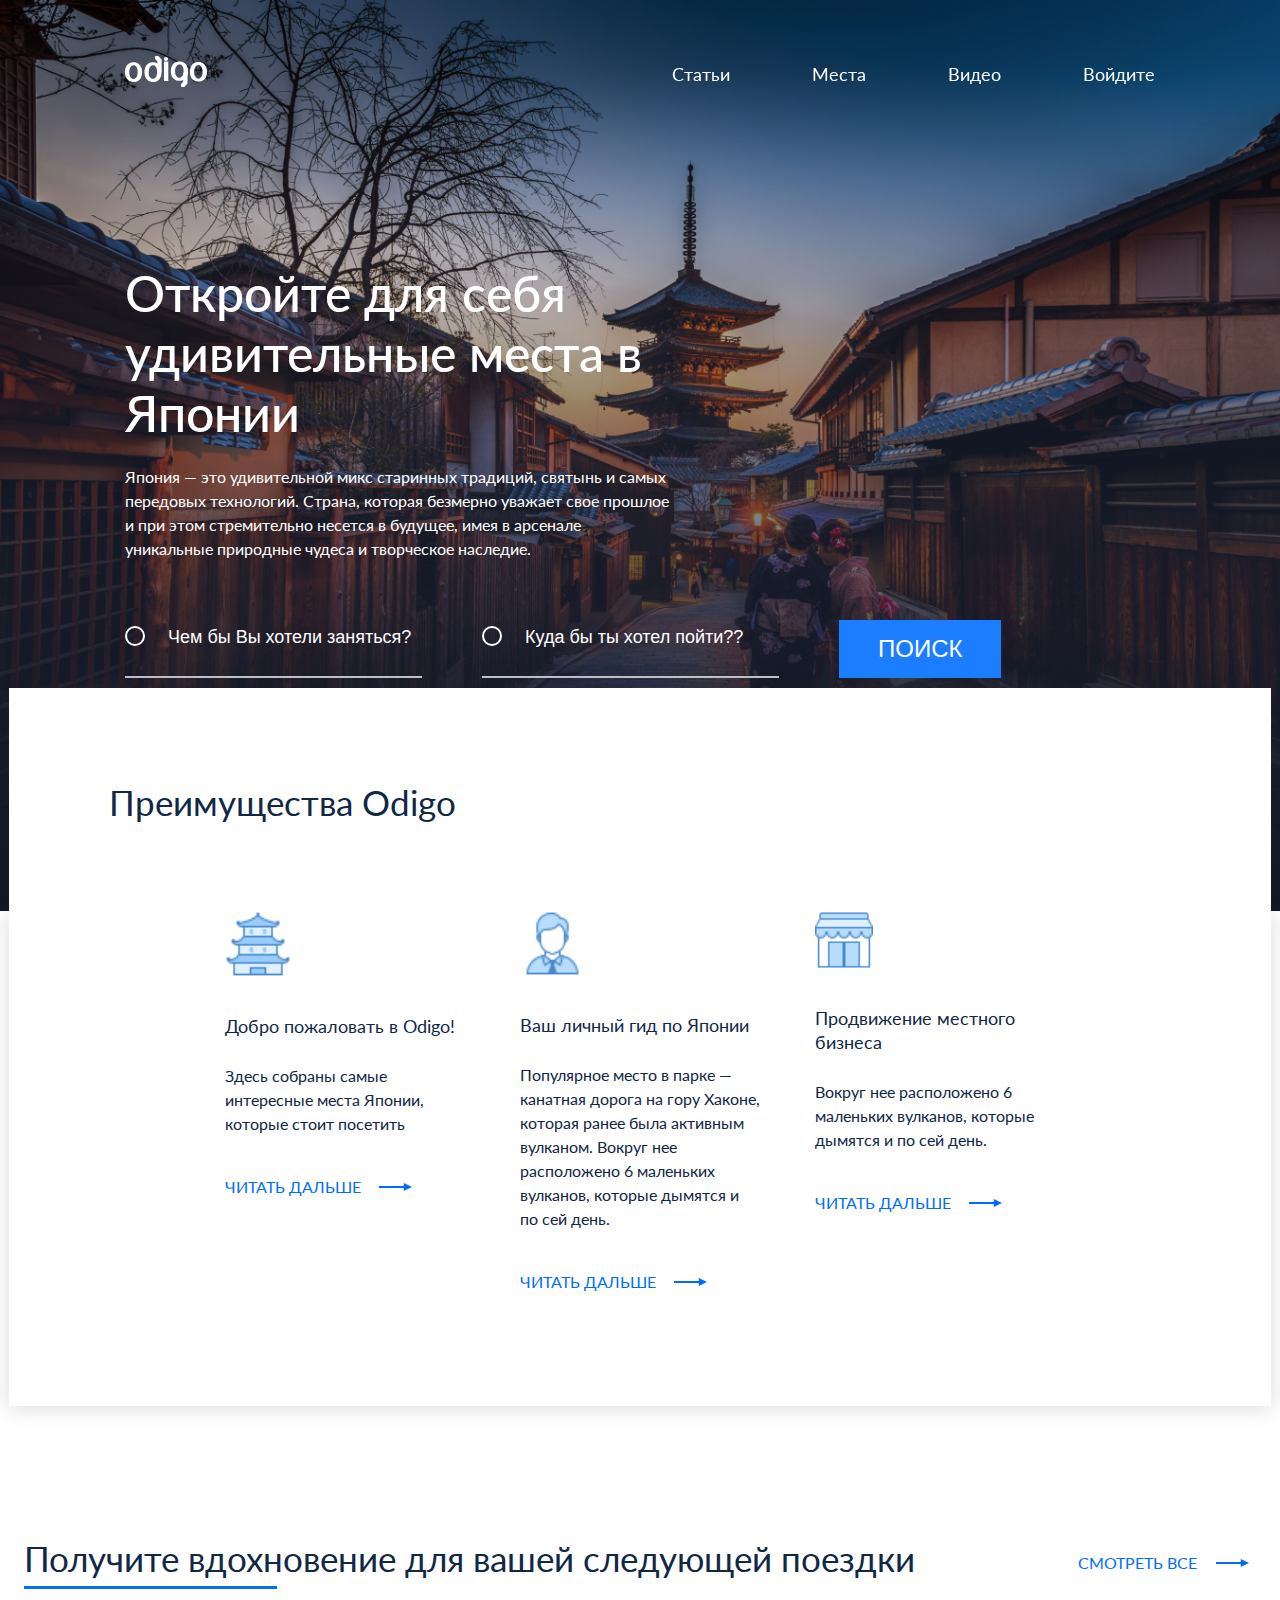
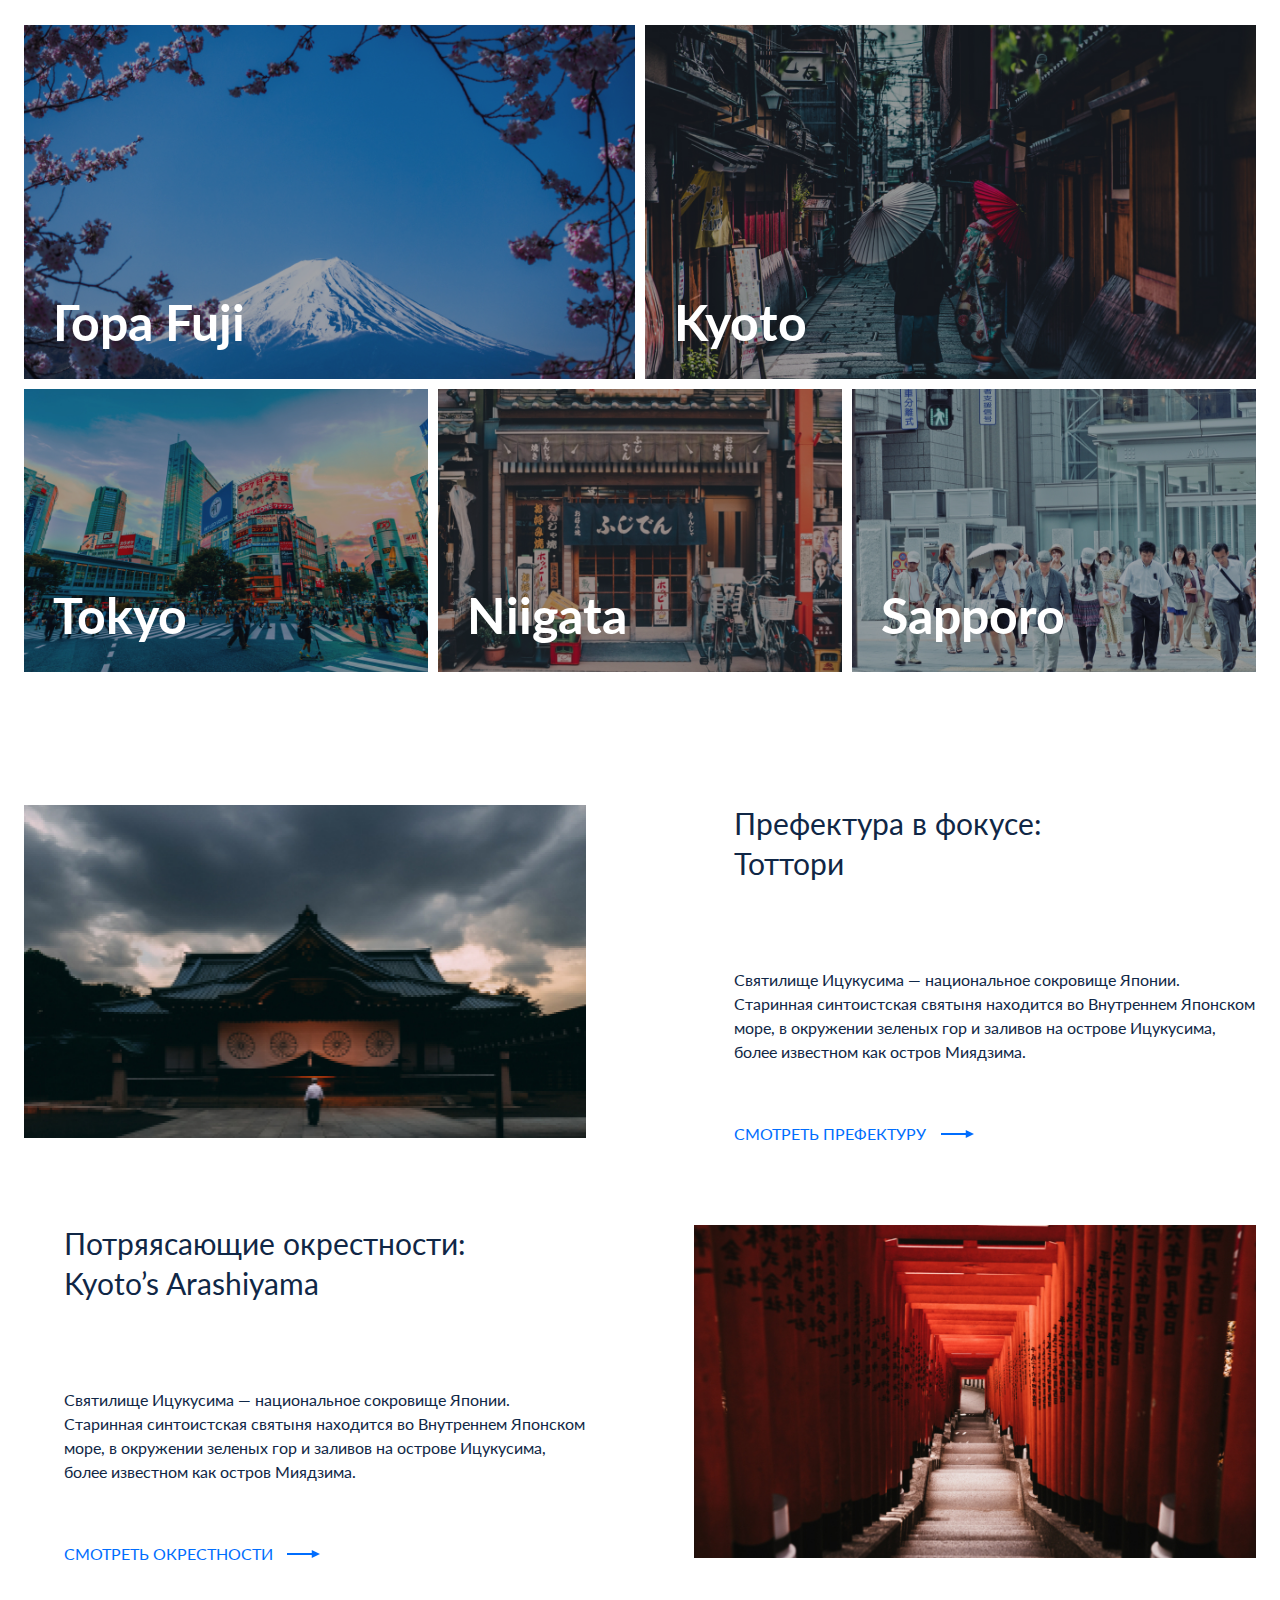
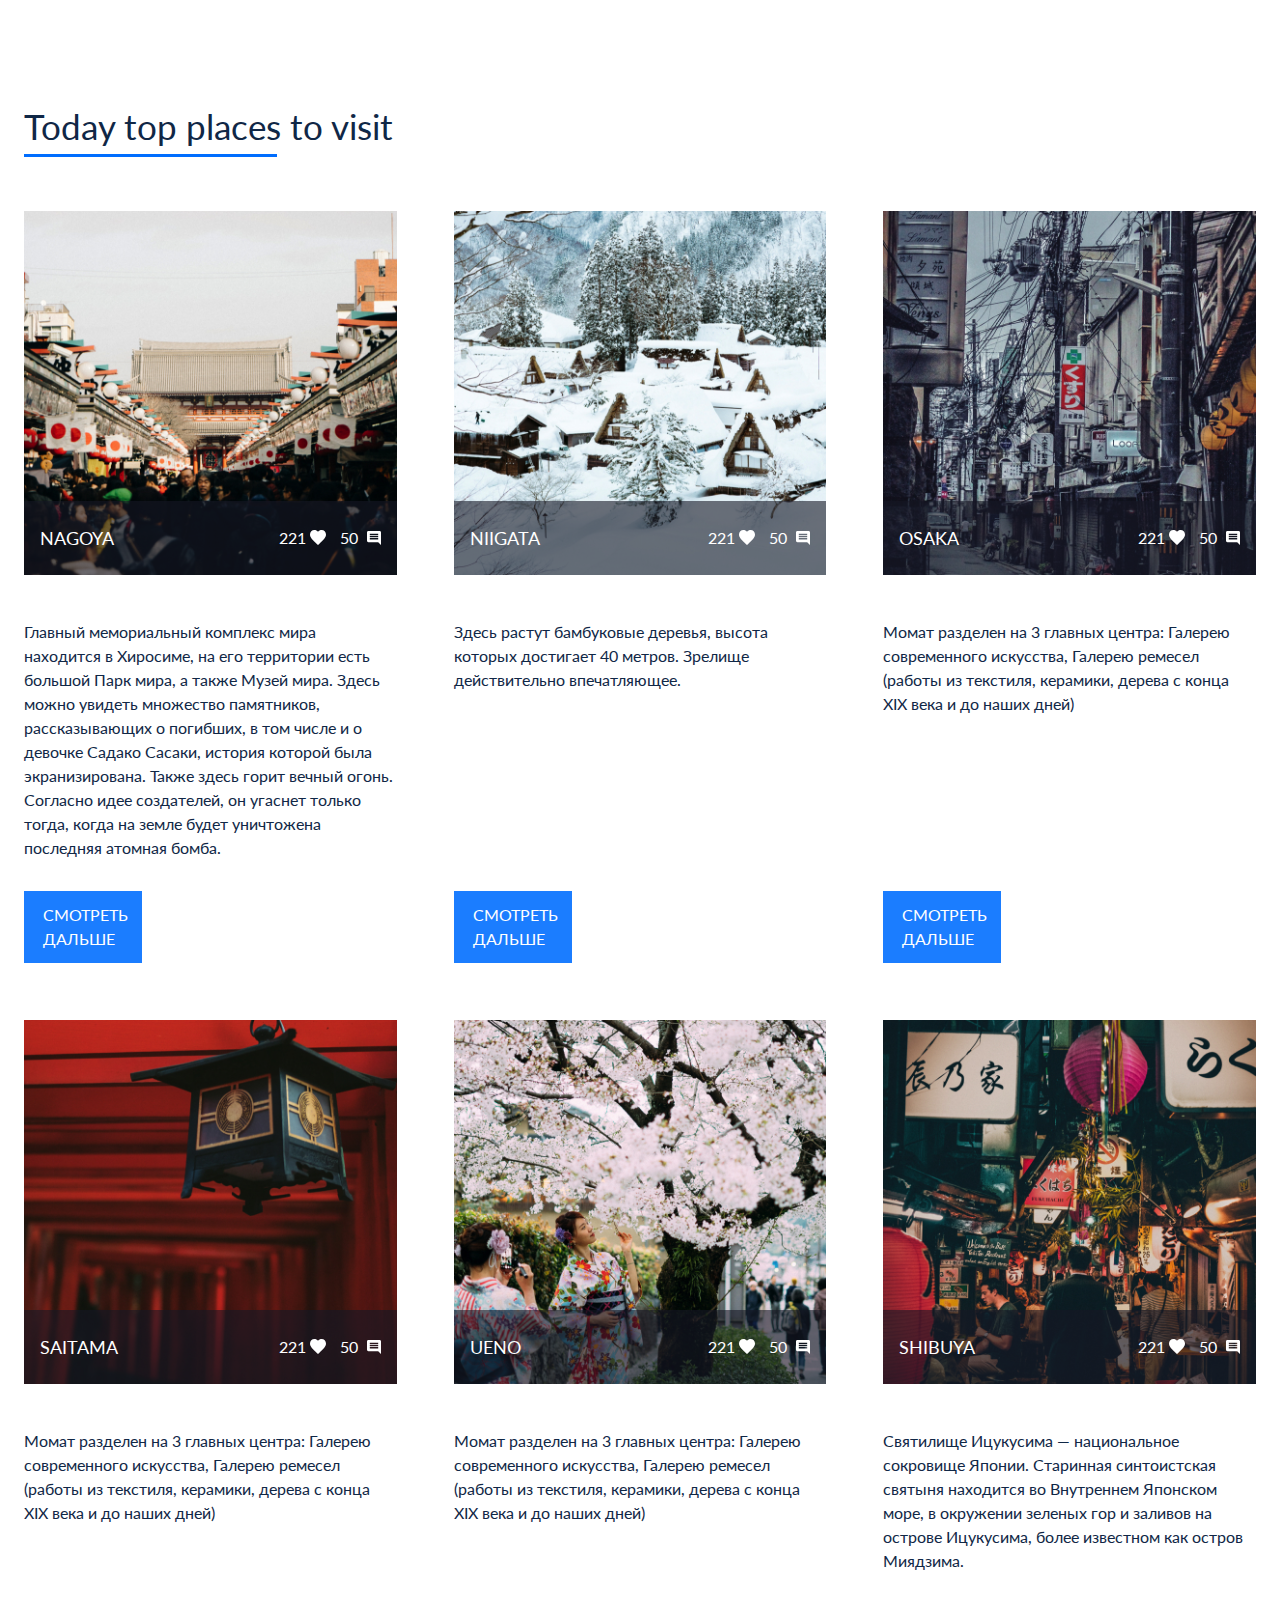
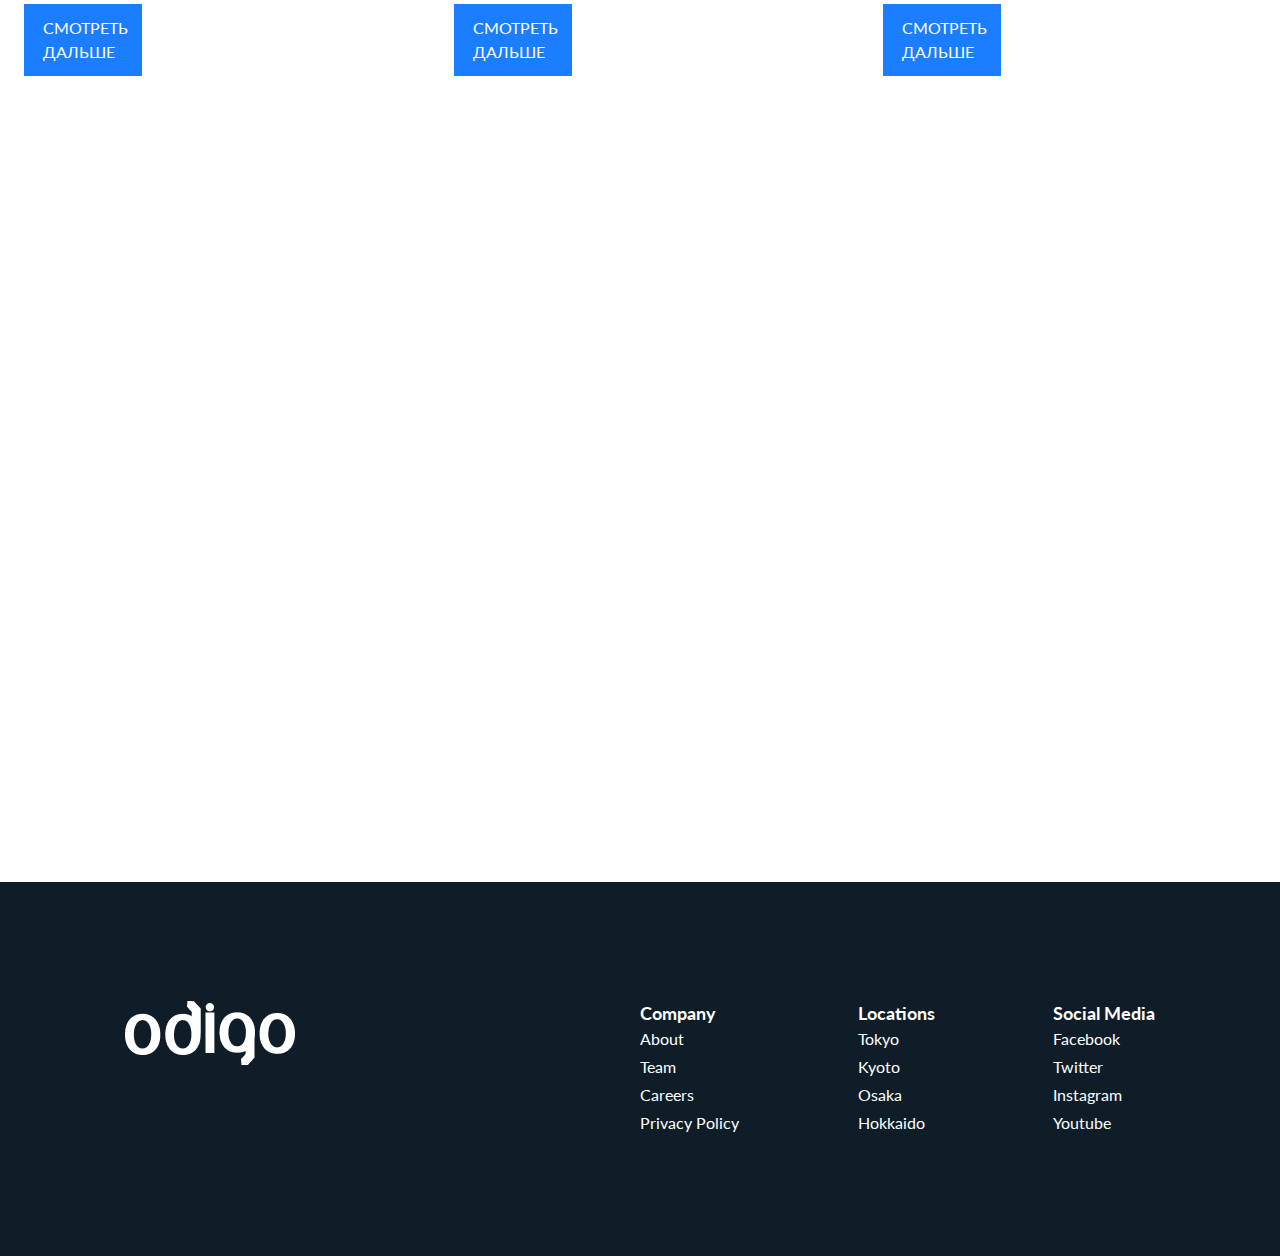
==== commit 7467e3ae: "ru" ====
--- a/app/index.html
+++ b/app/index.html
@@ -17,22 +17,22 @@
       <div class="header__inner">
         <div class="header__logo">
           <a href="#!" class="header__logo-link">
-            <img src="./img/logo.svg" alt="Discover Amazing places in Japan" class="header__logo-pic">
+            <img src="./img/logo.svg" alt="Откройте для себя удивительные места в Японии" class="header__logo-pic">
           </a>
         </div>
         <nav class="header__nav">
           <ul class="header__list">
             <li class="header__item">
-              <a href="#!" class="header__link">Articles</a>
+              <a href="#!" class="header__link">Статьи</a>
             </li>
             <li class="header__item">
-              <a href="#!" class="header__link">Locations</a>
+              <a href="#!" class="header__link">Места</a>
             </li>
             <li class="header__item">
-              <a href="#!" class="header__link">Videos</a>
+              <a href="#!" class="header__link">Видео</a>
             </li>
             <li class="header__item">
-              <a href="#!" class="header__link">Sign in</a>
+              <a href="#!" class="header__link">Войдите</a>
             </li>
           </ul>
           <div class="header__nav-close">
@@ -54,21 +54,21 @@
       <div class="container">
         <div class="intro__inner">
           <h1 class="intro__title">
-            Discover Amazing places in Japan
+            Откройте для себя удивительные места в Японии
           </h1>
           <p class="intro__sub-title">
-            Jump off balcony, onto stranger's head. Chase ball of string hide when guests come over. Being gorgeous with
-            belly side up i could pee on this if i had the energy but under the bed, for attack the child, open the
-            door.
+            Япония — это удивительной микс старинных традиций, святынь и самых передовых технологий. 
+            Страна, которая безмерно уважает свое прошлое и при этом стремительно несется в будущее, 
+            имея в арсенале уникальные природные чудеса и творческое наследие.
           </p>
           <form class="search-form">
             <fieldset class="search-form__wrap">
               <p class="search-form__info">
-                <input type="text" class="search-form__field" placeholder="What would you like to do?"
+                <input type="text" class="search-form__field" placeholder="Чем бы Вы хотели заняться?"
                   name="user-like-to-do">
-                <input type="text" class="search-form__field" placeholder="Where would you like to go?"
+                <input type="text" class="search-form__field" placeholder="Куда бы ты хотел пойти??"
                   name="user-like-to-go">
-                <button type="submit" class="search-form__submit">search</button>
+                <button type="submit" class="search-form__submit">Поиск</button>
               </p>
             </fieldset>
           </form>
@@ -79,7 +79,7 @@
       <div class="benefits__wrapper">
         <div class="container">
           <h2 class="benefits__title">
-            Benefits of Odigo
+            Преимущества Odigo
           </h2>
           <div class="benefits__cards">
             <div class="benefits__card">
@@ -87,34 +87,36 @@
                 <img src="./img/benefits-ico1.svg" alt="" class="benefits__card-thumb">
               </div>
               <h3 class="benefits__card-title">
-                Welcome to Odigo!
+                Добро пожаловать в Odigo!
               </h3>
               <p class="benefits__card-desc">
-                Jump off balcony, onto stranger's head. Chase ball of string hide when guests come over.
+                Здесь собраны самые интересные места Японии, которые стоит посетить
               </p>
-              <a href="#!" class="benefits__card-more link-arrow">LEARN MORE</a>
+              <a href="#!" class="benefits__card-more link-arrow">Читать дальше</a>
             </div>
             <div class="benefits__card">
               <div class="benefits__card-pic">
                 <img src="./img/benefits-ico2.svg" alt="" class="benefits__card-thumb">
               </div>
               <h3 class="benefits__card-title">
-                Your Personal Japan Guide
+                Ваш личный гид по Японии
               </h3>
               <p class="benefits__card-desc">
-                Jump off balcony, onto stranger's head. Chase ball of string hide when guests come over. </p>
-              <a href="#!" class="benefits__card-more link-arrow">LEARN MORE</a>
+                Популярное место в парке — канатная дорога на гору Хаконе, которая ранее была активным вулканом. 
+                Вокруг нее расположено 6 маленьких вулканов, которые дымятся и по сей день.  
+              </p>
+              <a href="#!" class="benefits__card-more link-arrow">Читать дальше</a>
             </div>
             <div class="benefits__card">
               <div class="benefits__card-pic">
                 <img src="./img/benefits-ico3.svg" alt="" class="benefits__card-thumb">
               </div>
               <h3 class="benefits__card-title">
-                Promoting Local Businesses
+                Продвижение местного бизнеса
               </h3>
               <p class="benefits__card-desc">
-                Jump off balcony, onto stranger's head. Chase ball of string hide when guests come over. </p>
-              <a href="#!" class="benefits__card-more link-arrow">LEARN MORE</a>
+                Вокруг нее расположено 6 маленьких вулканов, которые дымятся и по сей день.   </p>
+              <a href="#!" class="benefits__card-more link-arrow">Читать дальше</a>
             </div>
           </div>
         </div>
@@ -124,8 +126,10 @@
     <section class="places">
       <div class="container-lg">
         <div class="places__caption">
-          <h2 class="places__title section-title">Get inspired for your next trip</h2>
-          <a href="#!" class="places__view link-arrow">VIEW ALL</a>
+          <h2 class="places__title section-title">
+            Получите вдохновение для вашей следующей поездки
+          </h2>
+          <a href="#!" class="places__view link-arrow">СМОТРЕТЬ ВСЕ</a>
         </div>
 
         <div class="places__cards">
@@ -133,7 +137,7 @@
 
           <figure class="places__card places__card-size-lg">
             <img src="./img/place1.jpg" alt="Mount Fuji" class="places__card-pic places__card-pic-size-lg">
-            <figcaption class="places__card-title">Mount Fuji</figcaption>
+            <figcaption class="places__card-title">Гора Fuji</figcaption>
             <a href="#!" class="places__card-link"></a>
           </figure>
 
@@ -178,24 +182,24 @@
             <img src="./img/tour-1.jpg" alt="Prefecture in Focus: Tottori" class="tour__thumb">
           </div>
           <div class="tour__info">
-            <h3 class="tour__title">Prefecture in Focus: Tottori</h3>
+            <h3 class="tour__title">Префектура в фокусе: Тоттори</h3>
             <p class="tour__desc">
-              Jump off balcony, onto stranger's head. Chase ball of string hide when guests come over. Being gorgeous
-              with belly side up i could pee on this if i had the energy but under the bed, for attack the child, open
-              the door.
-            </p>
-            <a href="#!" class="tour__link link-arrow">VIEW PREFECTURE</a>
+              Святилище Ицукусима — национальное сокровище Японии. Старинная синтоистская святыня находится во 
+              Внутреннем Японском море, 
+              в окружении зеленых гор и заливов на острове Ицукусима, более известном как остров Миядзима.
+            </p>
+            <a href="#!" class="tour__link link-arrow">Смотреть префектуру</a>
           </div>
         </div>
         <div class="tour">
           <div class="tour__info">
-            <h3 class="tour__title">Featured Neighborhood: Kyoto’s Arashiyama</h3>
+            <h3 class="tour__title">Потряясающие окрестности: Kyoto’s Arashiyama</h3>
             <p class="tour__desc">
-              Jump off balcony, onto stranger's head. Chase ball of string hide when guests come over. Being gorgeous
-              with belly side up i could pee on this if i had the energy but under the bed, for attack the child, open
-              the door.
-            </p>
-            <a href="#!" class="tour__link link-arrow">VIEW Neighborhood</a>
+              Святилище Ицукусима — национальное сокровище Японии. Старинная синтоистская святыня находится во 
+              Внутреннем Японском море, 
+              в окружении зеленых гор и заливов на острове Ицукусима, более известном как остров Миядзима.
+            </p>
+            <a href="#!" class="tour__link link-arrow">Смотреть окрестности</a>
           </div>
           <div class="tour__pic tour__pic-mob">
             <img src="./img/tour-2.jpg" alt="Featured Neighborhood: Kyoto’s Arashiyama" class="tour__thumb">
@@ -234,12 +238,12 @@
 
             </div>
             <p class="top__card-desc">
-              Jump off balcony, onto stranger's head. Chase ball of string hide when guests come over. Being gorgeous
-              with belly side up i could pee on this.Jump off balcony, onto stranger's head. Chase ball of string hide
-              when guests come over. Being gorgeous
-              with belly side up i could pee on this.
-            </p>
-            <a href="#!" class="top__card-link">See more</a>
+              Главный мемориальный комплекс мира находится в Хиросиме, на его территории есть большой Парк мира, а также Музей мира. 
+              Здесь можно увидеть множество памятников, рассказывающих о погибших, в том числе и о девочке Садако Сасаки, 
+              история которой была экранизирована. Также здесь горит вечный огонь. Согласно идее создателей, 
+              он угаснет только тогда, когда на земле будет уничтожена последняя атомная бомба.
+            </p>
+            <a href="#!" class="top__card-link">Смотреть дальше</a>
           </div>
           <div class="top__card">
             <div class="top__card-pic">
@@ -262,10 +266,9 @@
 
             </div>
             <p class="top__card-desc">
-              Jump off balcony, onto stranger's head. Chase ball of string hide when guests come over. Being gorgeous
-              with belly side up i could pee on this.
-            </p>
-            <a href="#!" class="top__card-link">See more</a>
+              Здесь растут бамбуковые деревья, высота которых достигает 40 метров. Зрелище действительно впечатляющее. 
+            </p>
+            <a href="#!" class="top__card-link">Смотреть дальше</a>
           </div>
           <div class="top__card">
             <div class="top__card-pic">
@@ -288,10 +291,10 @@
 
             </div>
             <p class="top__card-desc">
-              Jump off balcony, onto stranger's head. Chase ball of string hide when guests come over. Being gorgeous
-              with belly side up i could pee on this.
-            </p>
-            <a href="#!" class="top__card-link">See more</a>
+              Момат разделен на 3 главных центра: Галерею современного искусства, 
+              Галерею ремесел (работы из текстиля, керамики, дерева с конца XIX века и до наших дней)
+            </p>
+            <a href="#!" class="top__card-link">Смотреть дальше</a>
           </div>
           <div class="top__card">
             <div class="top__card-pic">
@@ -314,10 +317,11 @@
 
             </div>
             <p class="top__card-desc">
-              Jump off balcony, onto stranger's head. Chase ball of string hide when guests come over. Being gorgeous
-              with belly side up i could pee on this.
-            </p>
-            <a href="#!" class="top__card-link">See more</a>
+
+              Момат разделен на 3 главных центра: Галерею современного искусства, 
+              Галерею ремесел (работы из текстиля, керамики, дерева с конца XIX века и до наших дней)
+            </p>
+            <a href="#!" class="top__card-link">Смотреть дальше</a>
           </div>
           <div class="top__card">
             <div class="top__card-pic">
@@ -340,10 +344,10 @@
 
             </div>
             <p class="top__card-desc">
-              Jump off balcony, onto stranger's head. Chase ball of string hide when guests come over. Being gorgeous
-              with belly side up i could pee on this.
-            </p>
-            <a href="#!" class="top__card-link">See more</a>
+              Момат разделен на 3 главных центра: Галерею современного искусства, 
+              Галерею ремесел (работы из текстиля, керамики, дерева с конца XIX века и до наших дней)
+            </p>
+            <a href="#!" class="top__card-link">Смотреть дальше</a>
           </div>
           <div class="top__card">
             <div class="top__card-pic">
@@ -366,10 +370,11 @@
 
             </div>
             <p class="top__card-desc">
-              Jump off balcony, onto stranger's head. Chase ball of string hide when guests come over. Being gorgeous
-              with belly side up i could pee on this.
-            </p>
-            <a href="#!" class="top__card-link">See more</a>
+              Святилище Ицукусима — национальное сокровище Японии. 
+              Старинная синтоистская святыня находится во Внутреннем Японском море, 
+              в окружении зеленых гор и заливов на острове Ицукусима, более известном как остров Миядзима.
+            </p>
+            <a href="#!" class="top__card-link">Смотреть дальше</a>
           </div>
         </div>
       </div>
@@ -429,4 +434,4 @@
   <script src="./js/main.js"></script>
 </body>
 
-</html>+</html>
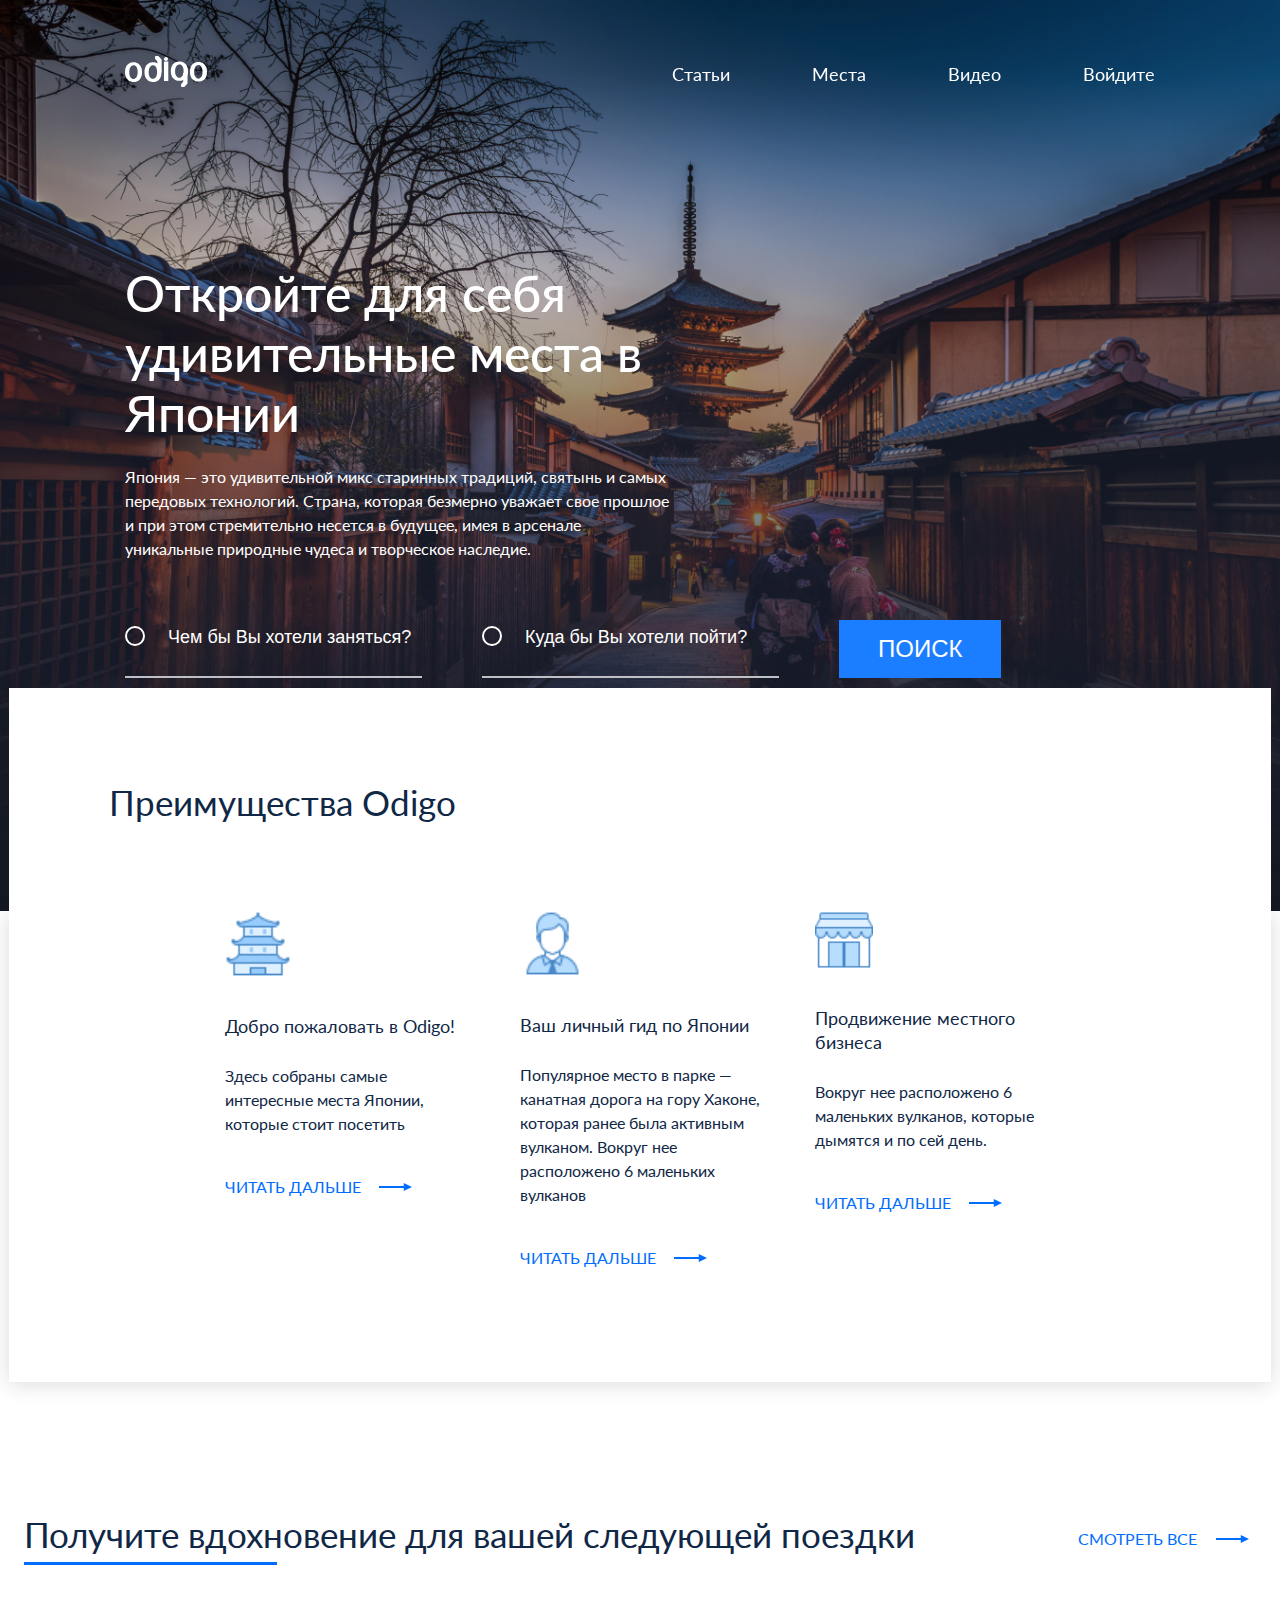
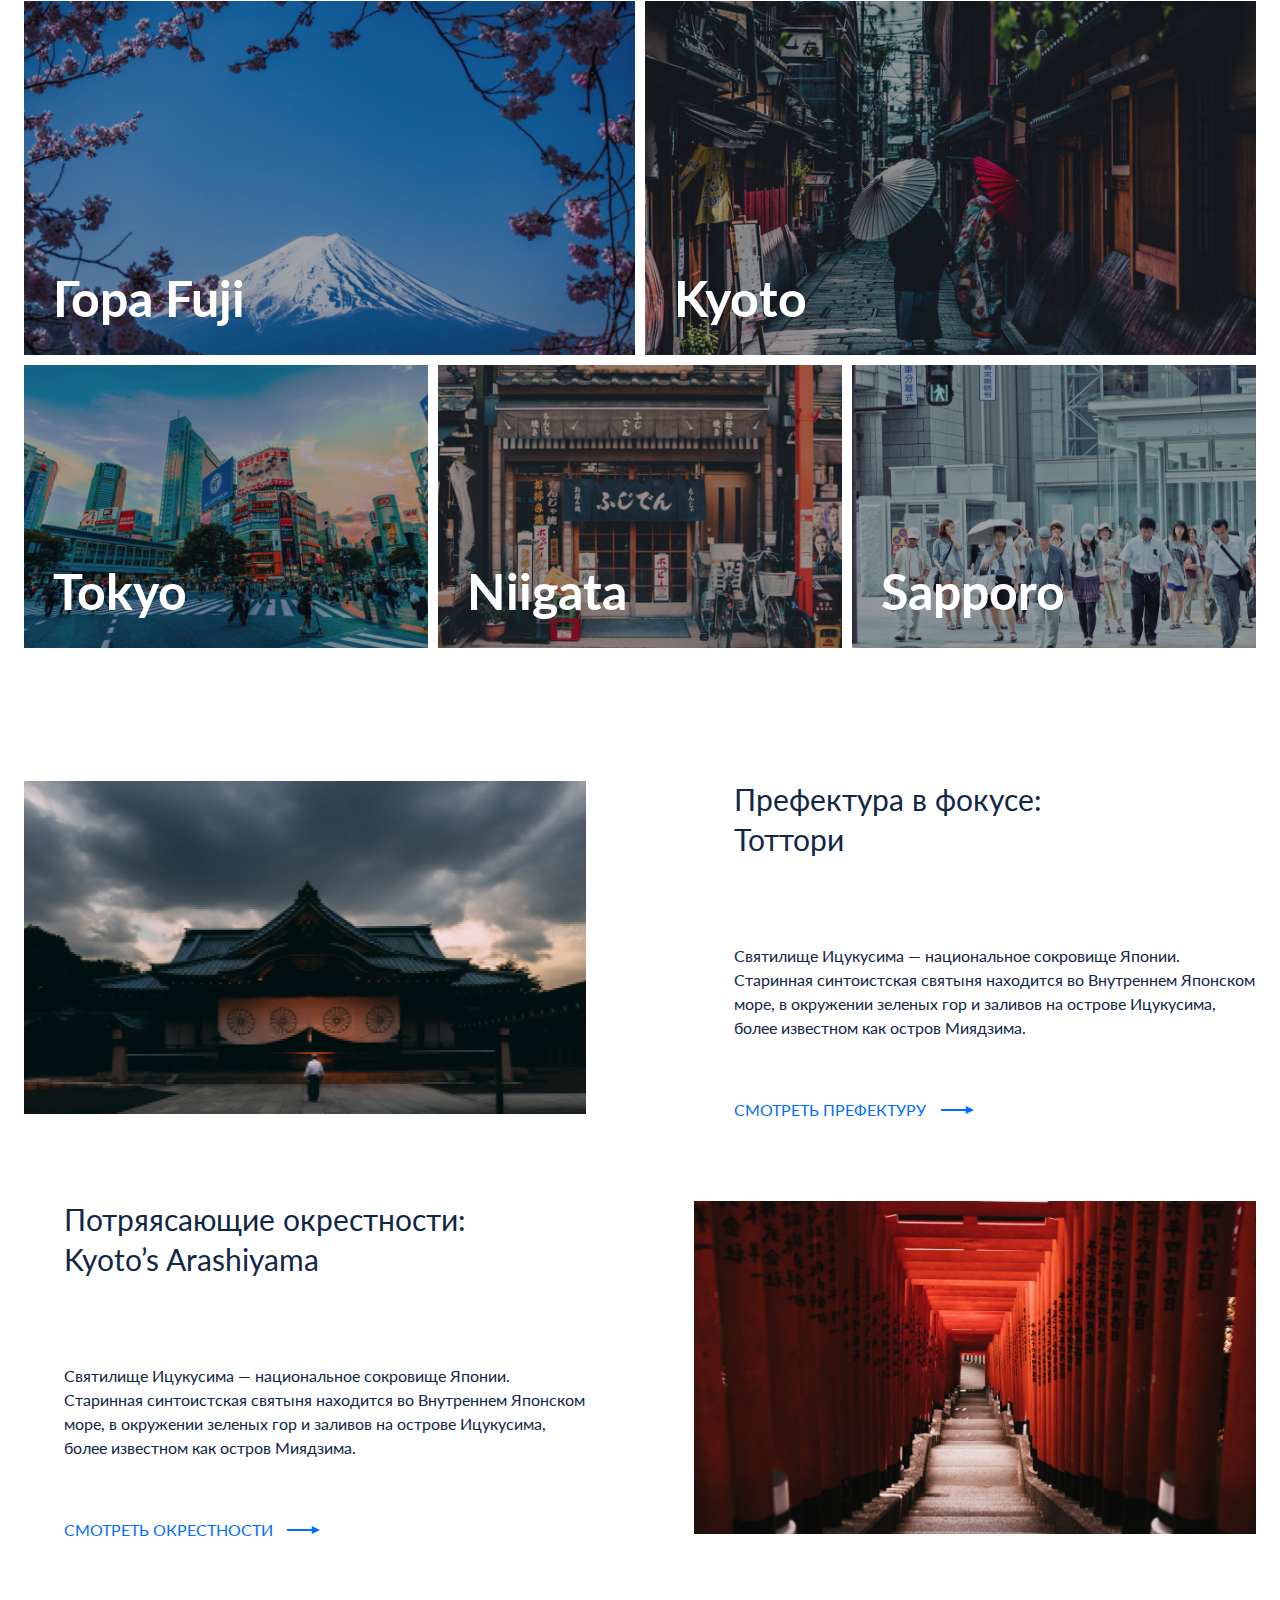
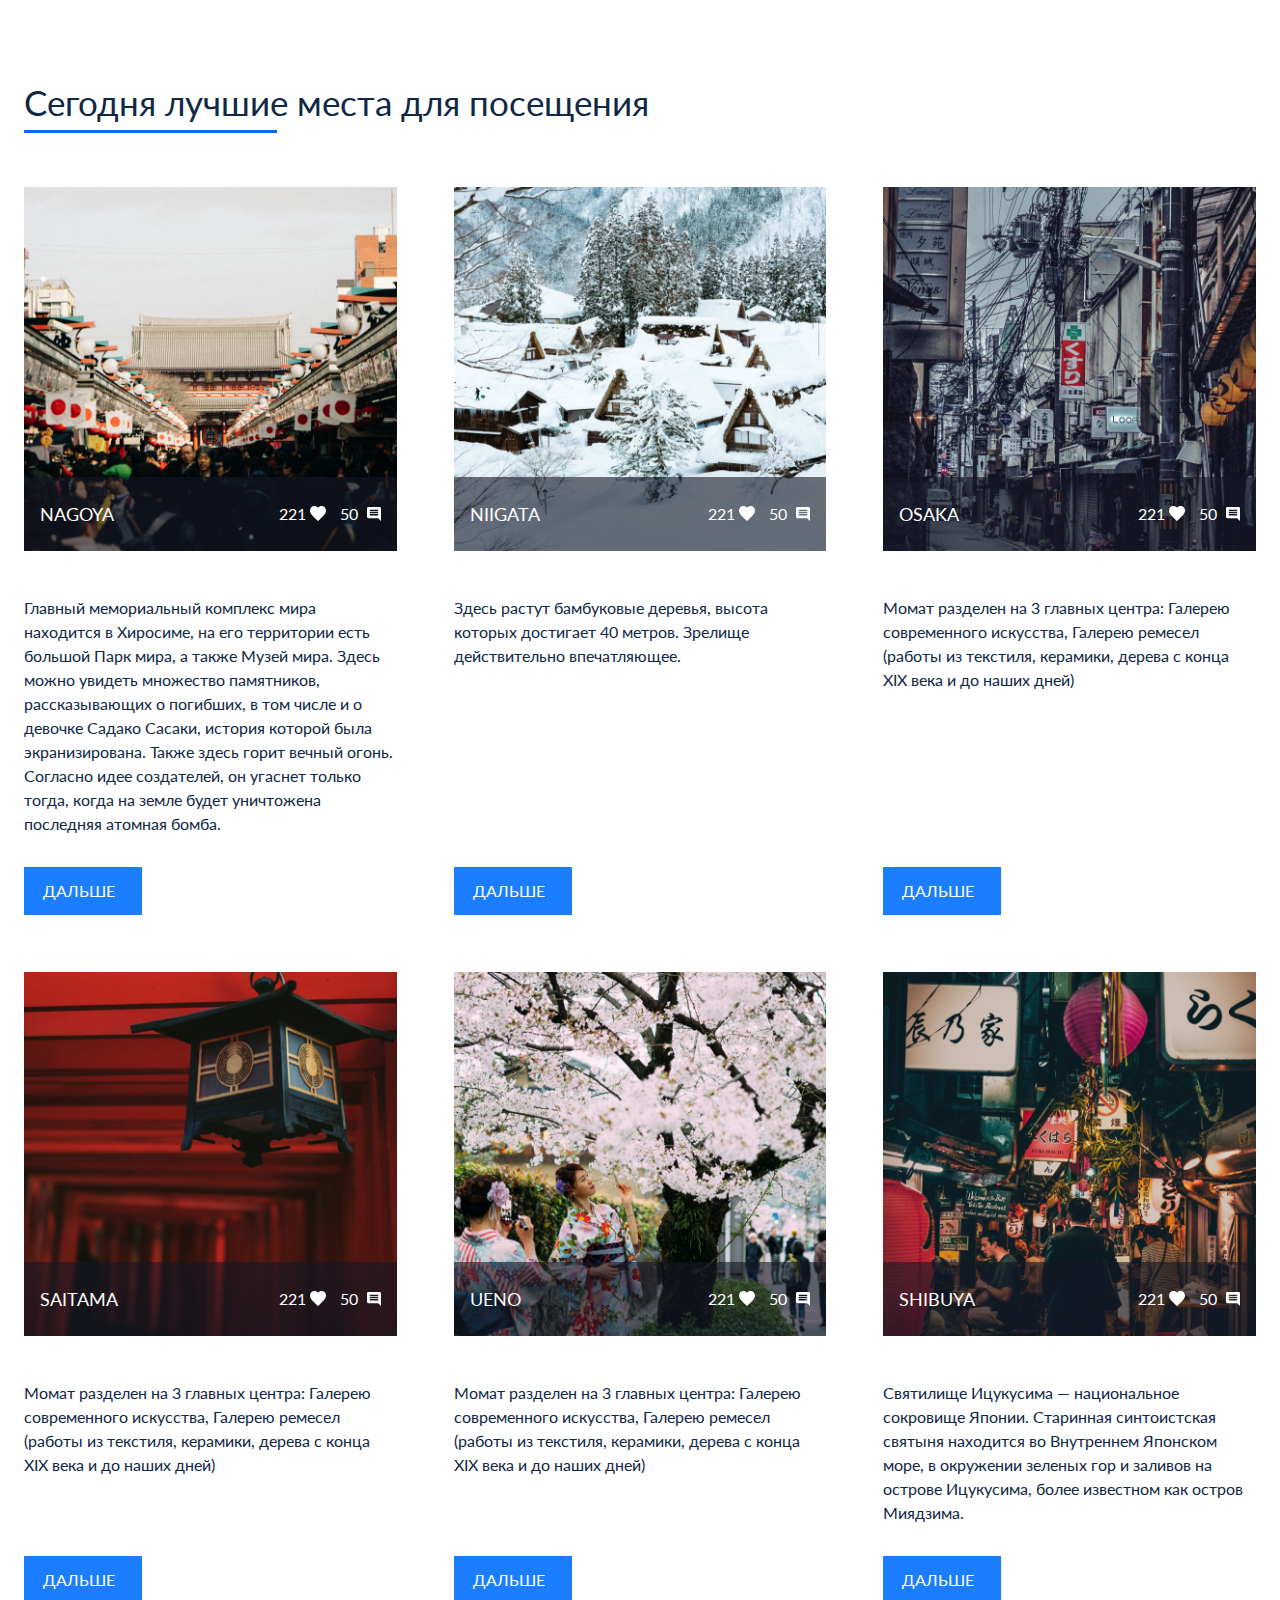
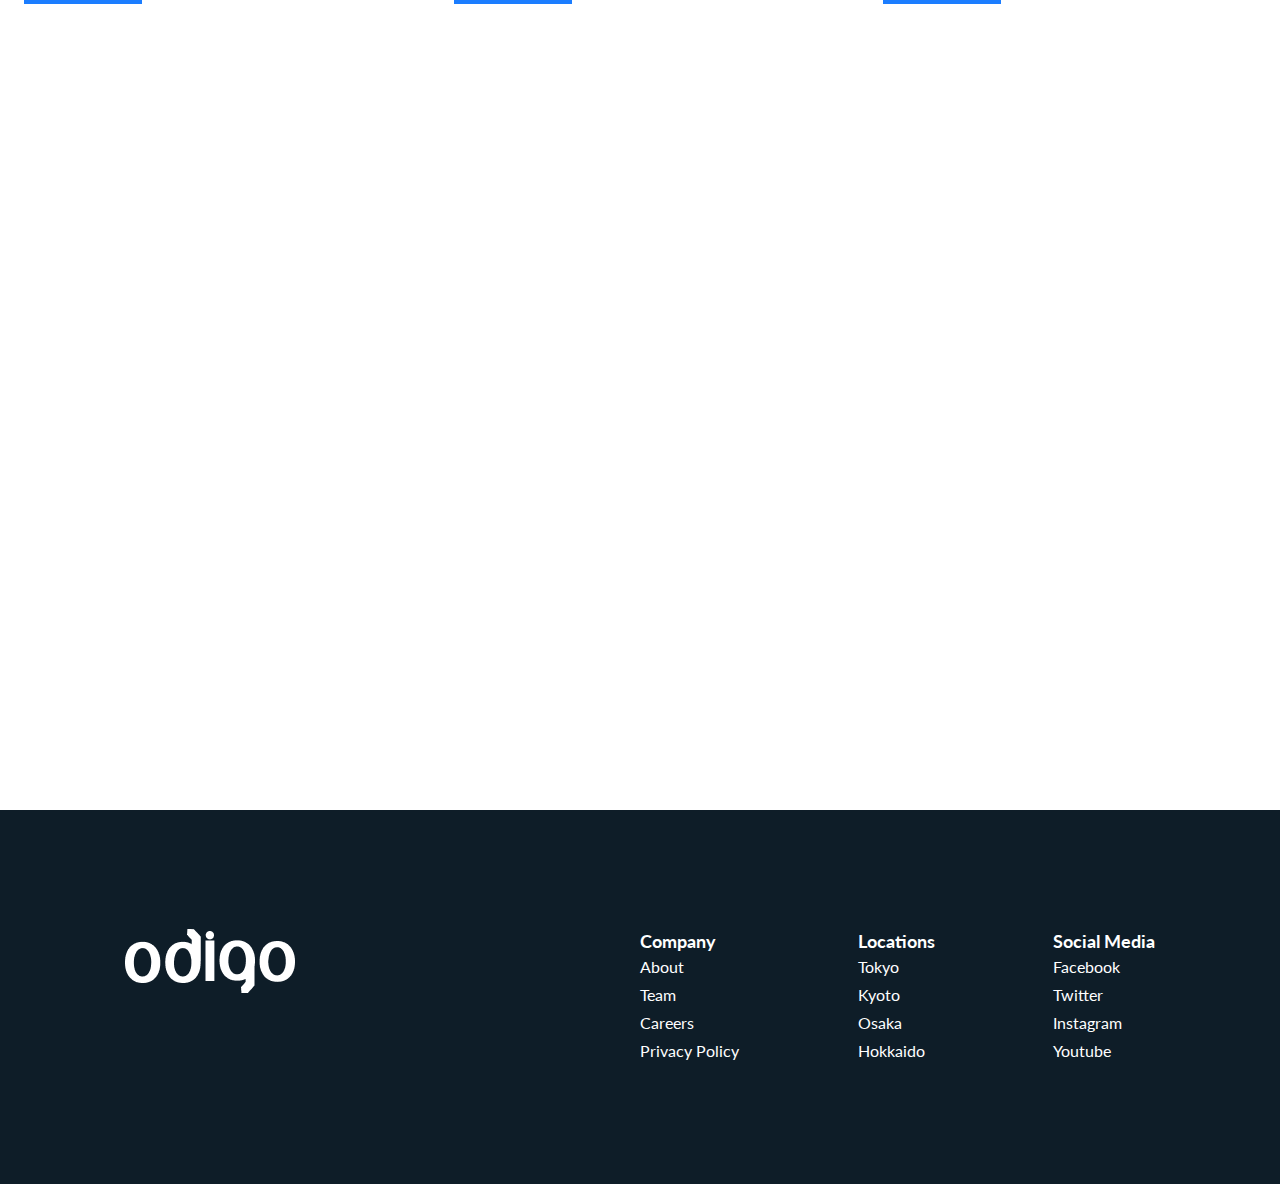
==== commit 4a2ccc4e: "ru2" ====
--- a/app/index.html
+++ b/app/index.html
@@ -66,7 +66,7 @@
               <p class="search-form__info">
                 <input type="text" class="search-form__field" placeholder="Чем бы Вы хотели заняться?"
                   name="user-like-to-do">
-                <input type="text" class="search-form__field" placeholder="Куда бы ты хотел пойти??"
+                <input type="text" class="search-form__field" placeholder="Куда бы Вы хотели пойти?"
                   name="user-like-to-go">
                 <button type="submit" class="search-form__submit">Поиск</button>
               </p>
@@ -103,7 +103,7 @@
               </h3>
               <p class="benefits__card-desc">
                 Популярное место в парке — канатная дорога на гору Хаконе, которая ранее была активным вулканом. 
-                Вокруг нее расположено 6 маленьких вулканов, которые дымятся и по сей день.  
+                Вокруг нее расположено 6 маленьких вулканов  
               </p>
               <a href="#!" class="benefits__card-more link-arrow">Читать дальше</a>
             </div>
@@ -214,7 +214,7 @@
     <section class="top">
       <div class="container-lg">
         <h2 class="top__title section-title">
-          Today top places to visit
+          Сегодня лучшие места для посещения
         </h2>
         <div class="top__cards">
           <div class="top__card">
@@ -243,7 +243,7 @@
               история которой была экранизирована. Также здесь горит вечный огонь. Согласно идее создателей, 
               он угаснет только тогда, когда на земле будет уничтожена последняя атомная бомба.
             </p>
-            <a href="#!" class="top__card-link">Смотреть дальше</a>
+            <a href="#!" class="top__card-link">Дальше</a>
           </div>
           <div class="top__card">
             <div class="top__card-pic">
@@ -268,7 +268,7 @@
             <p class="top__card-desc">
               Здесь растут бамбуковые деревья, высота которых достигает 40 метров. Зрелище действительно впечатляющее. 
             </p>
-            <a href="#!" class="top__card-link">Смотреть дальше</a>
+            <a href="#!" class="top__card-link">Дальше</a>
           </div>
           <div class="top__card">
             <div class="top__card-pic">
@@ -294,7 +294,7 @@
               Момат разделен на 3 главных центра: Галерею современного искусства, 
               Галерею ремесел (работы из текстиля, керамики, дерева с конца XIX века и до наших дней)
             </p>
-            <a href="#!" class="top__card-link">Смотреть дальше</a>
+            <a href="#!" class="top__card-link">Дальше</a>
           </div>
           <div class="top__card">
             <div class="top__card-pic">
@@ -321,7 +321,7 @@
               Момат разделен на 3 главных центра: Галерею современного искусства, 
               Галерею ремесел (работы из текстиля, керамики, дерева с конца XIX века и до наших дней)
             </p>
-            <a href="#!" class="top__card-link">Смотреть дальше</a>
+            <a href="#!" class="top__card-link">Дальше</a>
           </div>
           <div class="top__card">
             <div class="top__card-pic">
@@ -347,7 +347,7 @@
               Момат разделен на 3 главных центра: Галерею современного искусства, 
               Галерею ремесел (работы из текстиля, керамики, дерева с конца XIX века и до наших дней)
             </p>
-            <a href="#!" class="top__card-link">Смотреть дальше</a>
+            <a href="#!" class="top__card-link">Дальше</a>
           </div>
           <div class="top__card">
             <div class="top__card-pic">
@@ -374,7 +374,7 @@
               Старинная синтоистская святыня находится во Внутреннем Японском море, 
               в окружении зеленых гор и заливов на острове Ицукусима, более известном как остров Миядзима.
             </p>
-            <a href="#!" class="top__card-link">Смотреть дальше</a>
+            <a href="#!" class="top__card-link">Дальше</a>
           </div>
         </div>
       </div>
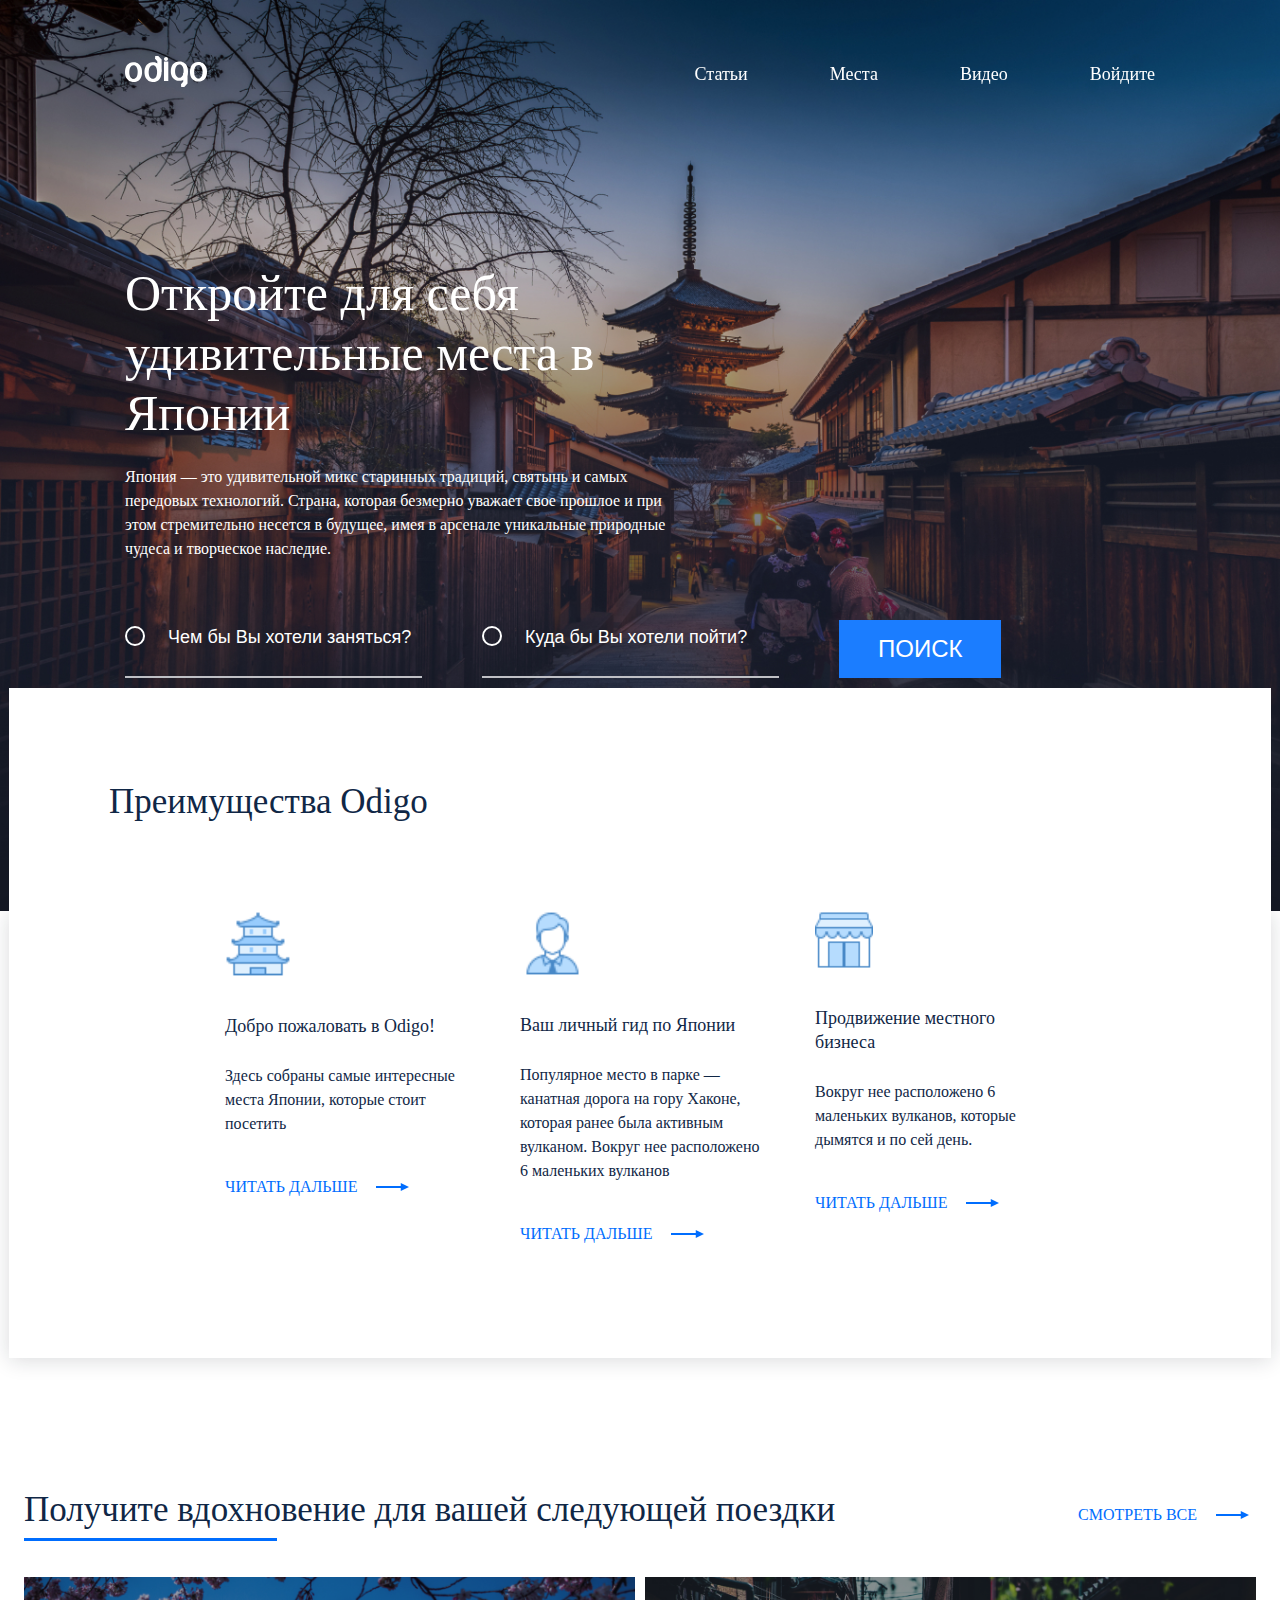
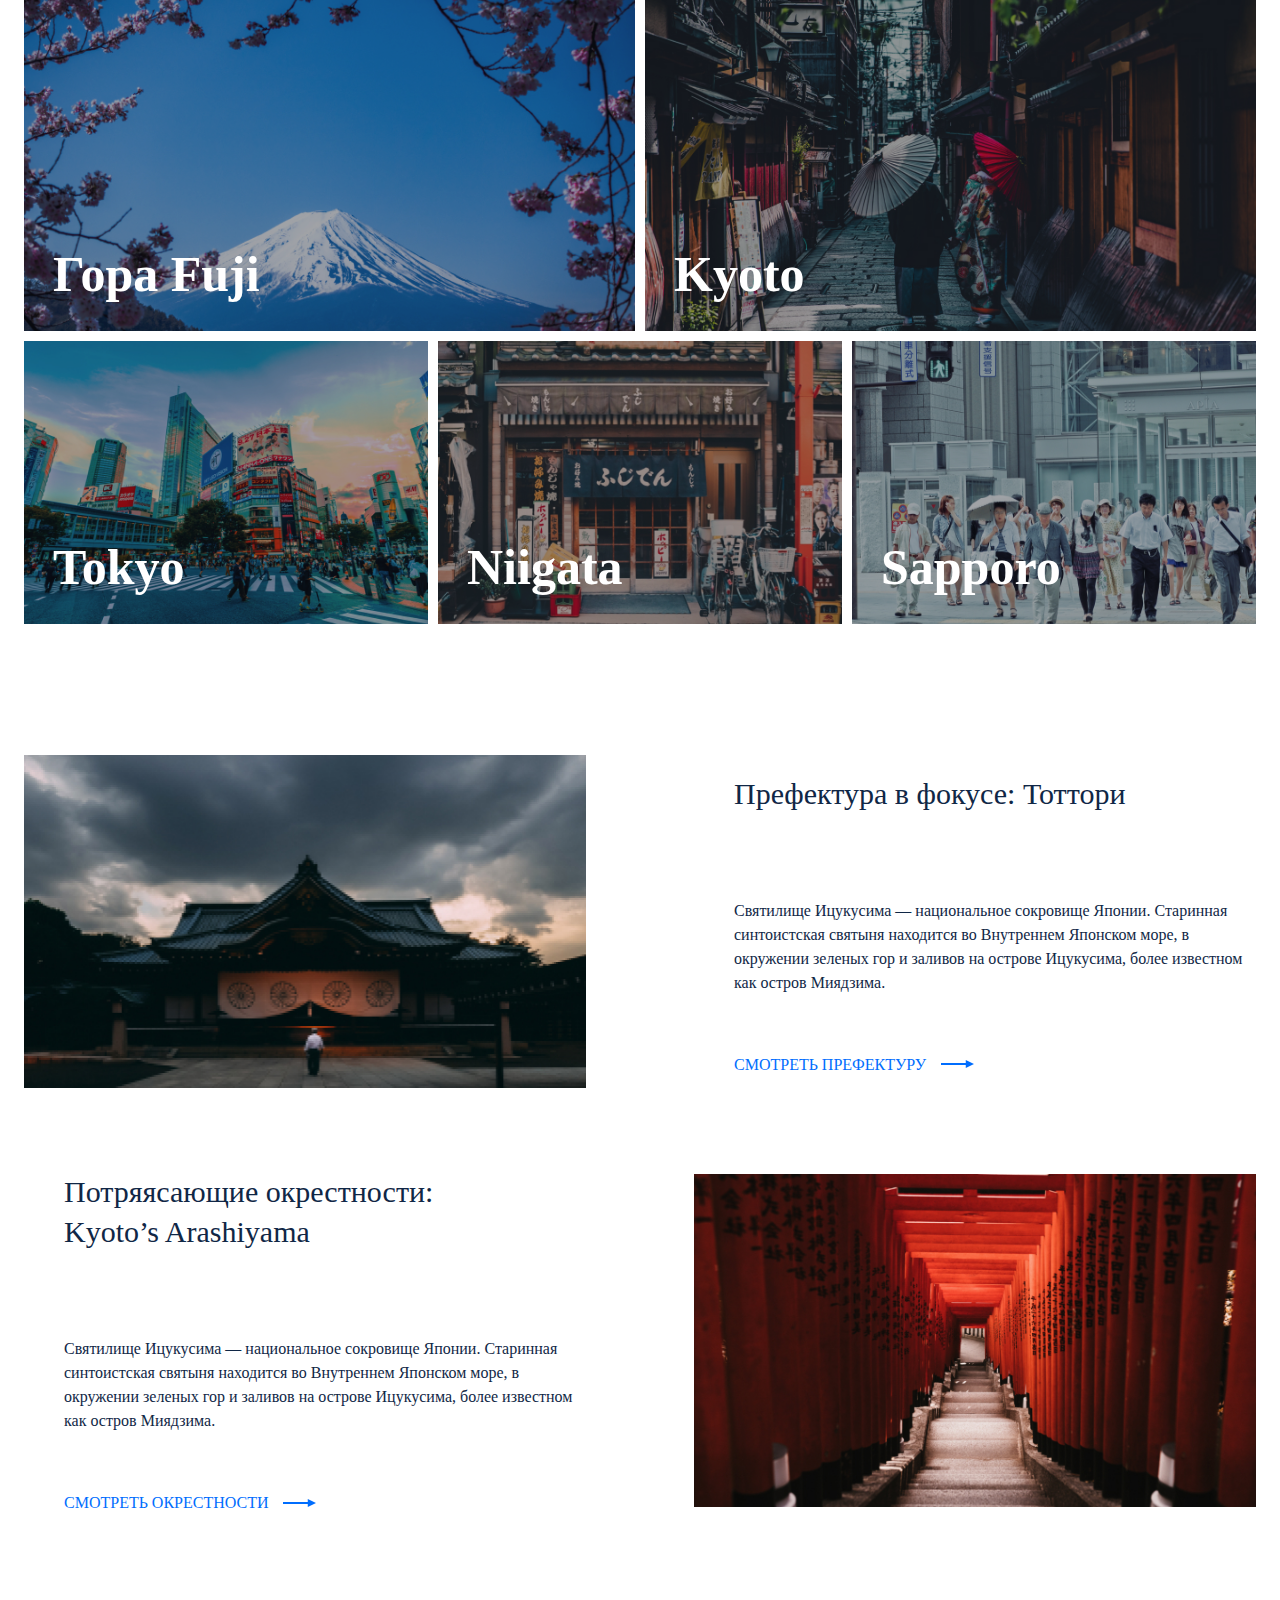
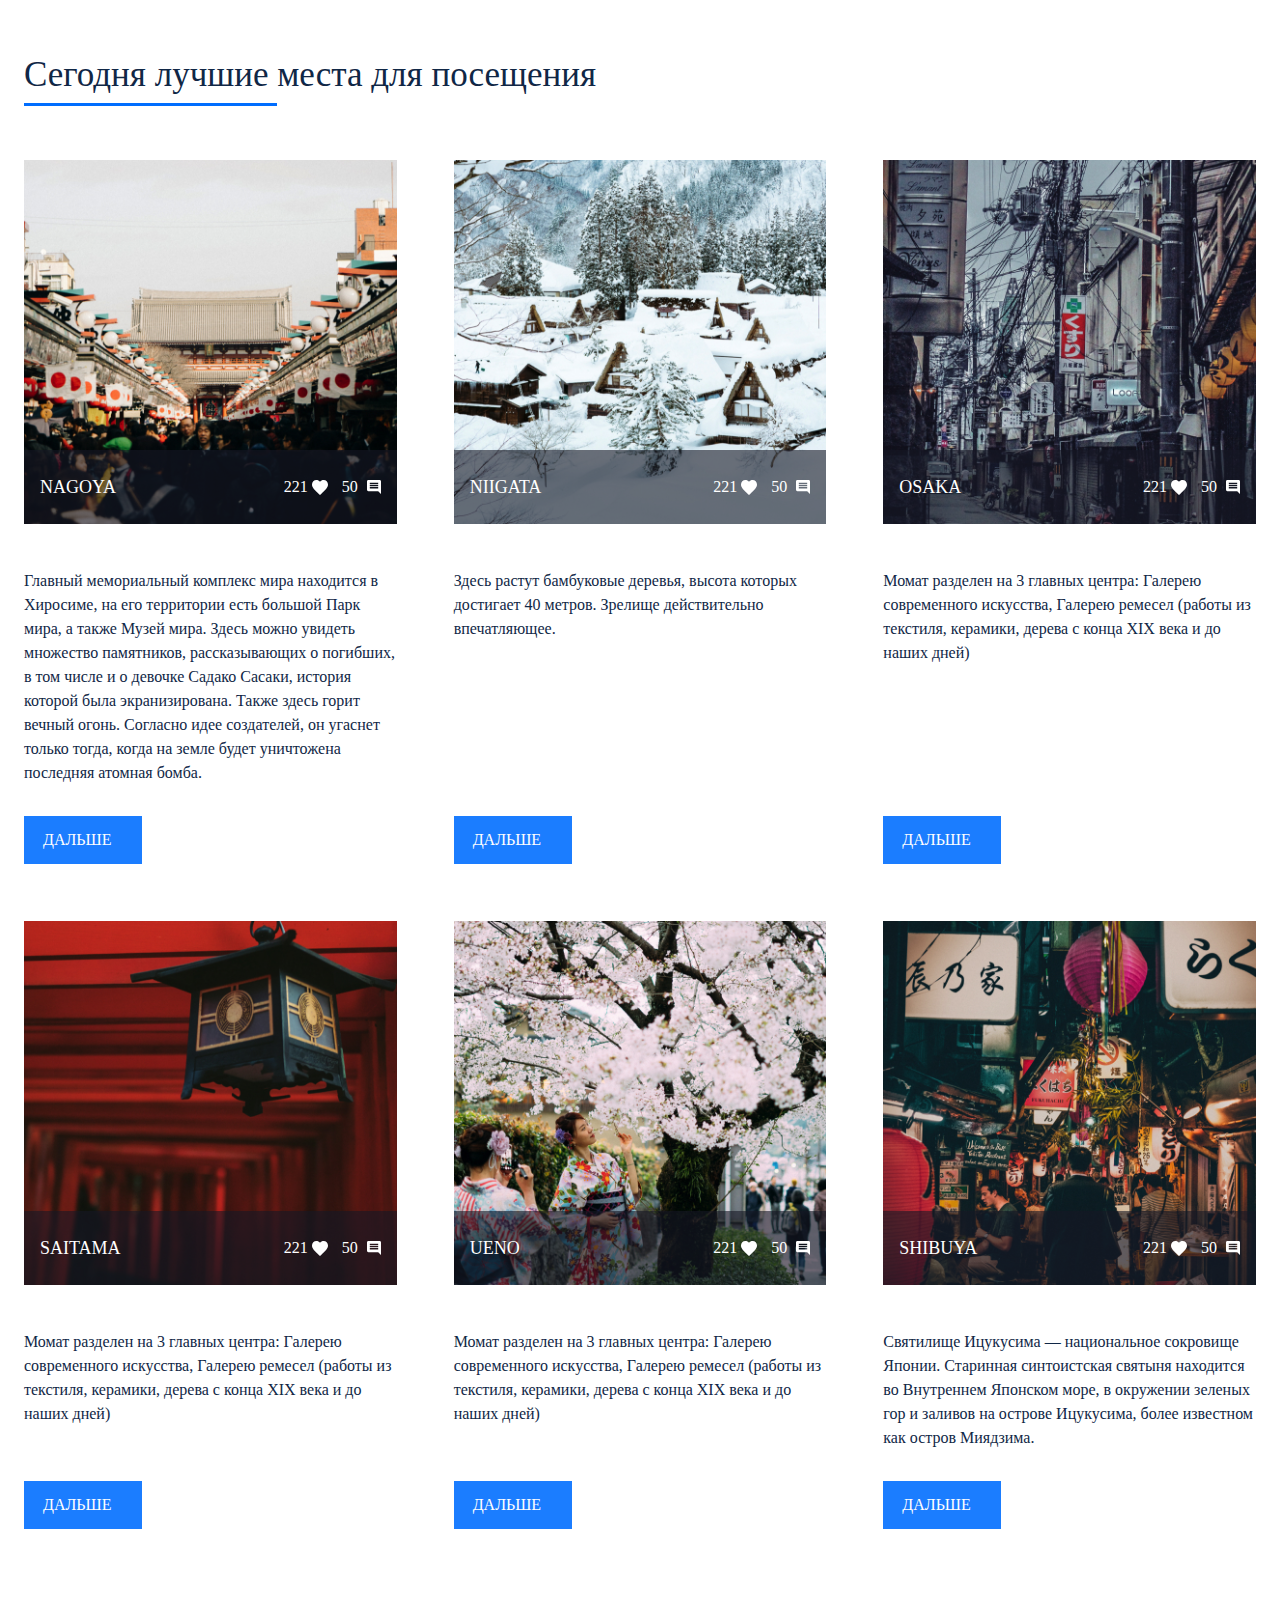
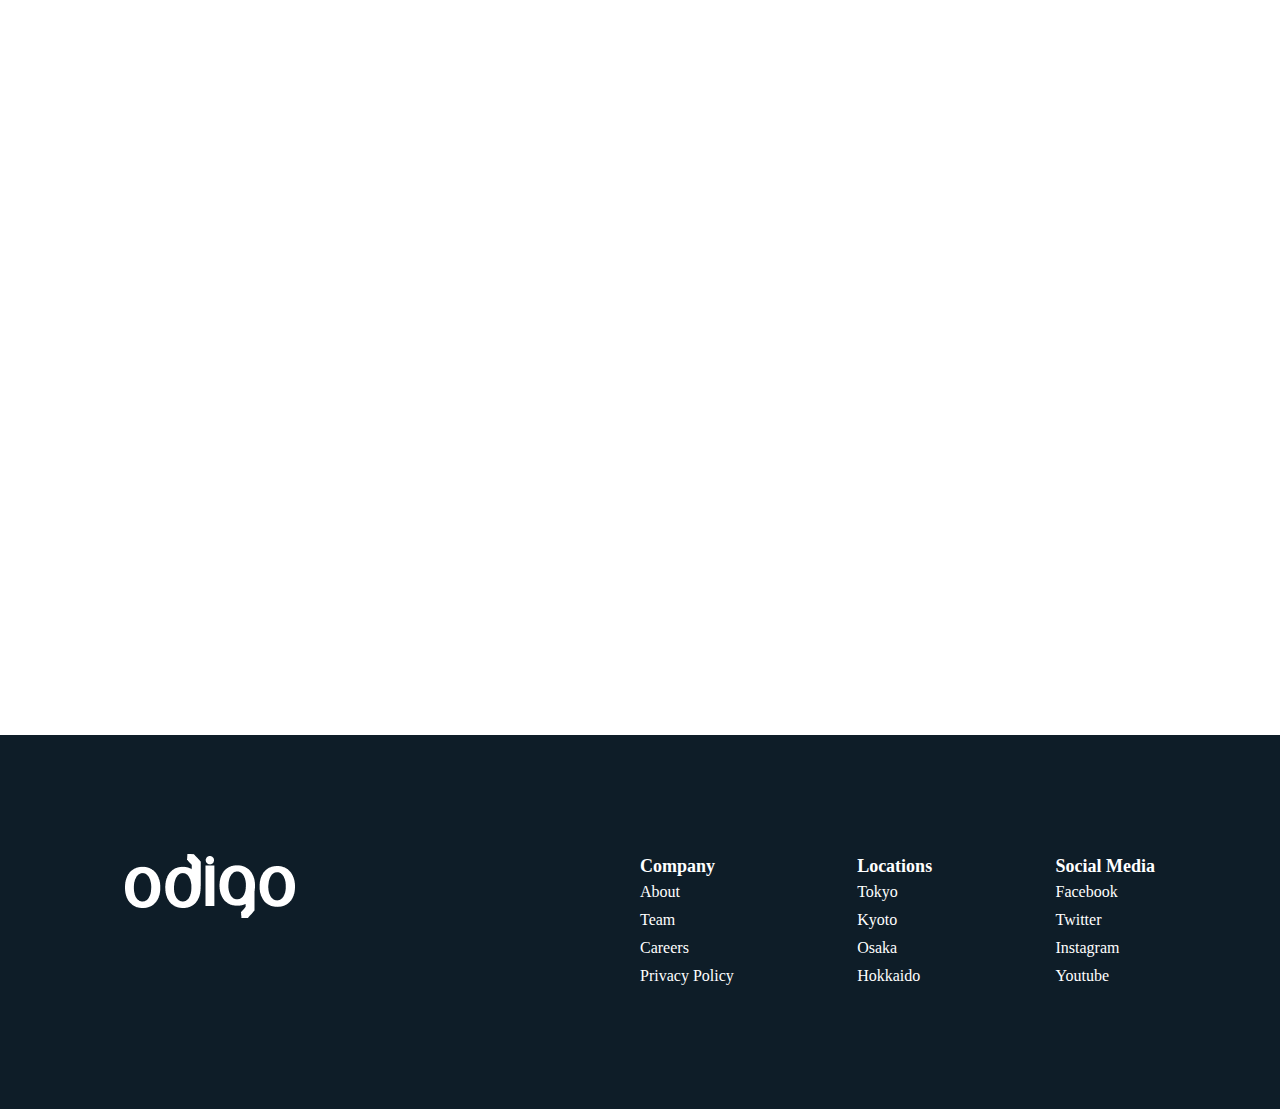
==== commit 63b22ce4: "fonts" ====
--- a/app/index.html
+++ b/app/index.html
@@ -6,7 +6,7 @@
   <meta name="viewport" content="width=device-width, initial-scale=1.0">
   <meta http-equiv="X-UA-Compatible" content="ie=edge">
   <title>Discover Amazing places in Japan</title>
-  <link href="https://fonts.googleapis.com/css?family=Lato:400,700,900&display=swap" rel="stylesheet">
+  <link href="https://fonts.googleapis.com/css2?family=Roboto:wght@400;700;900&display=swap" rel="stylesheet">
   <link rel="stylesheet" href="css/style.min.css">
 </head>
 
